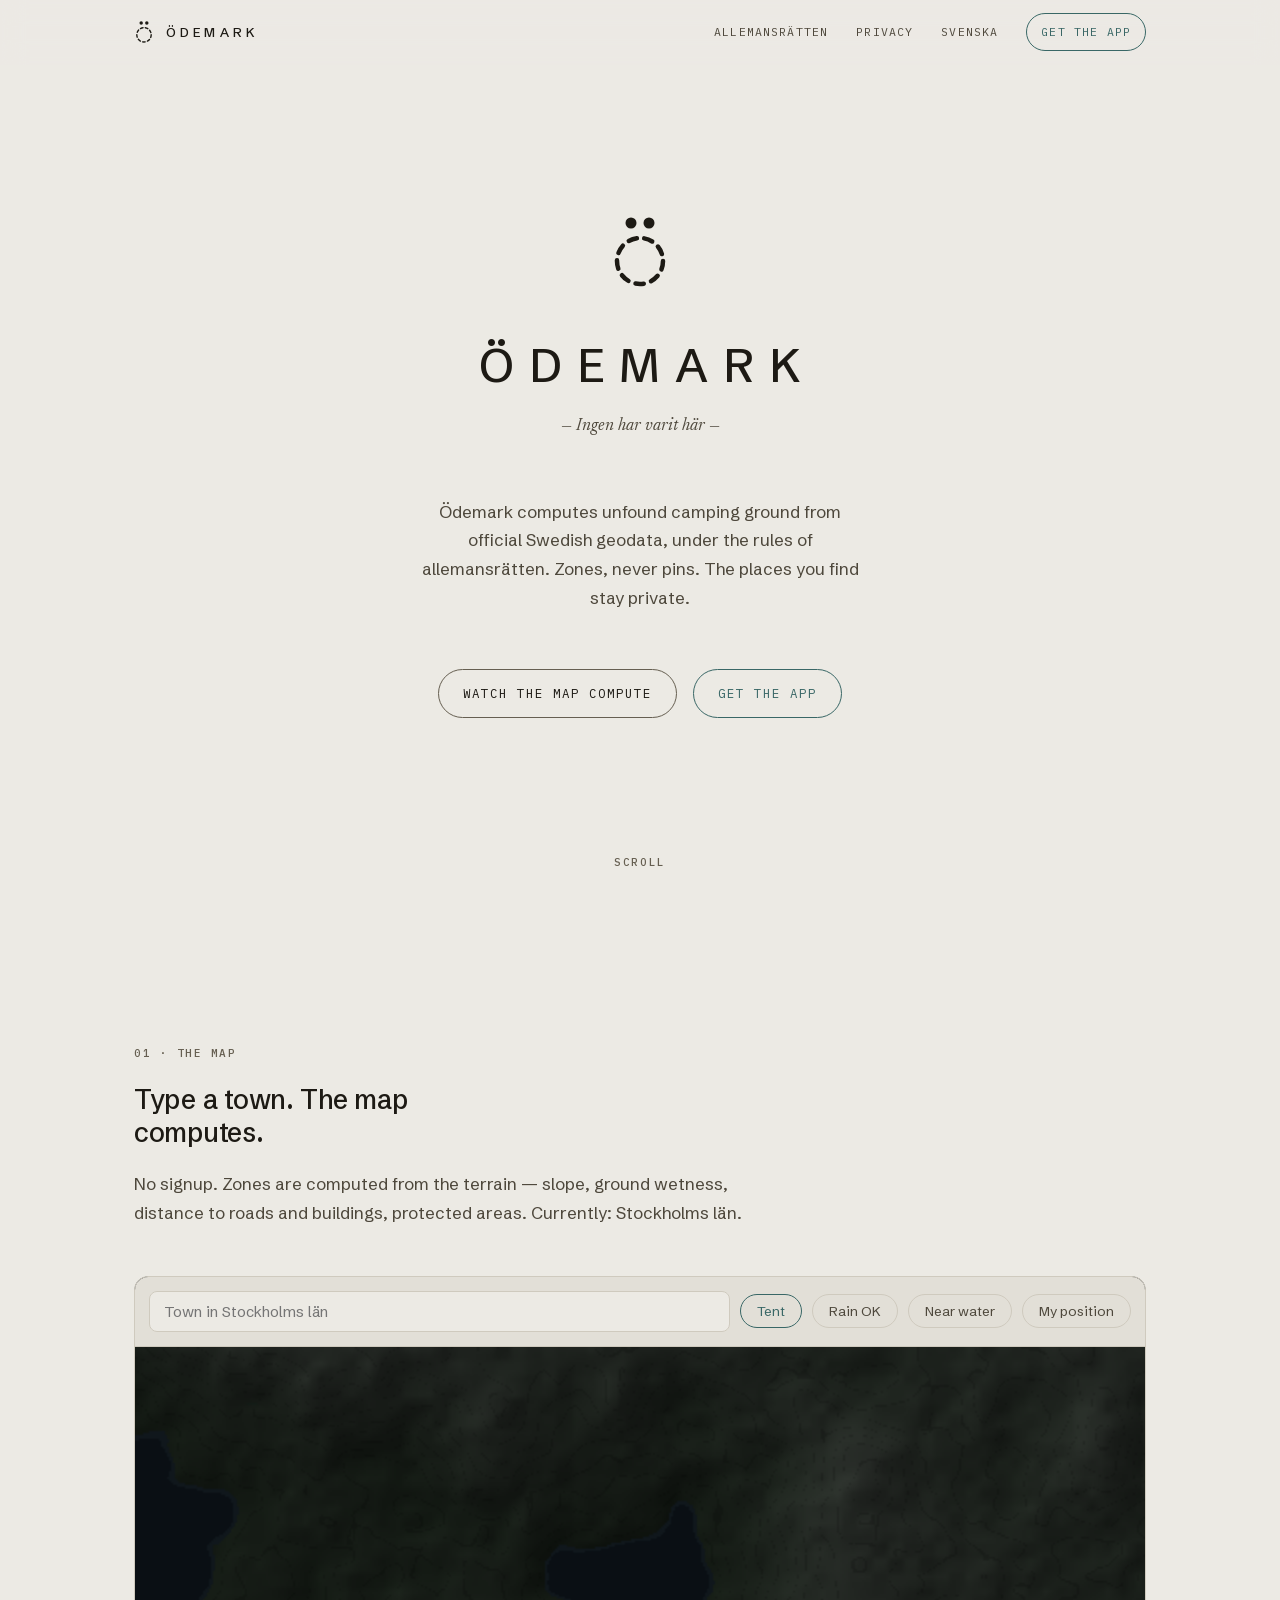
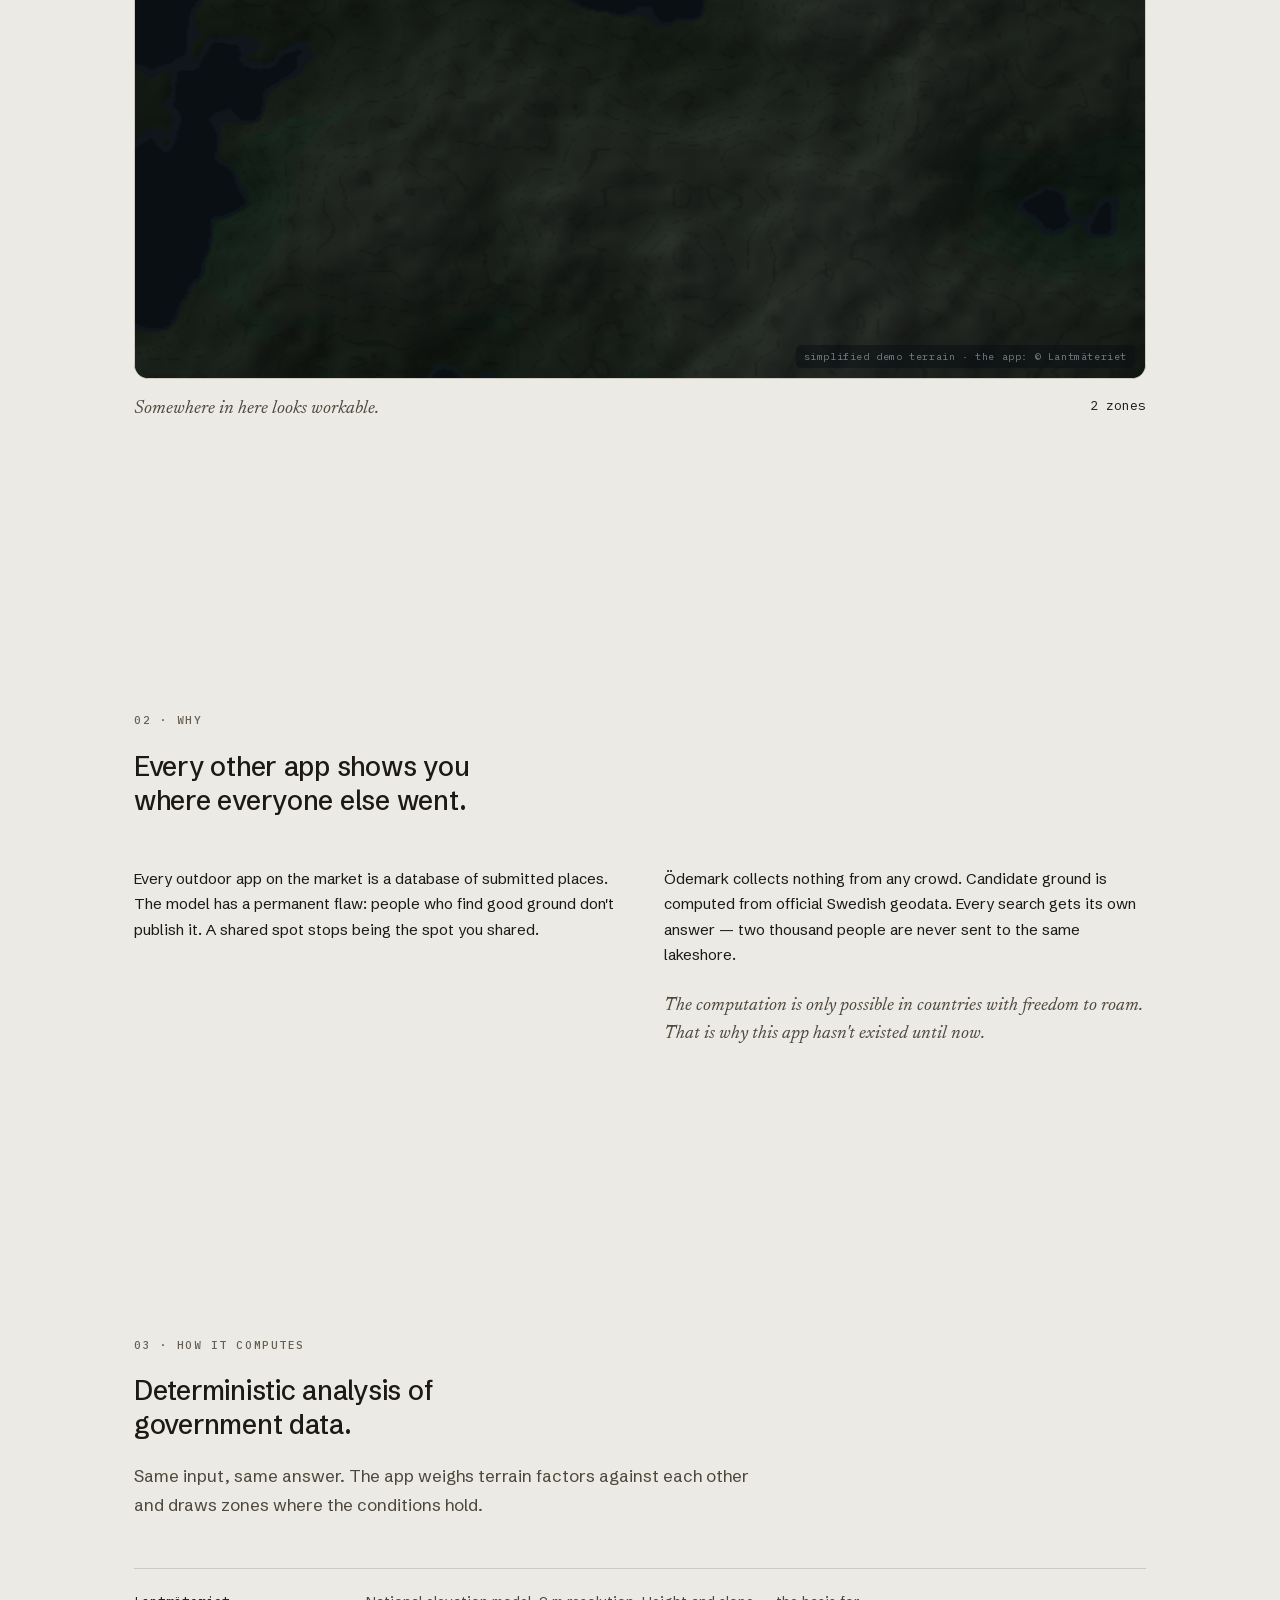
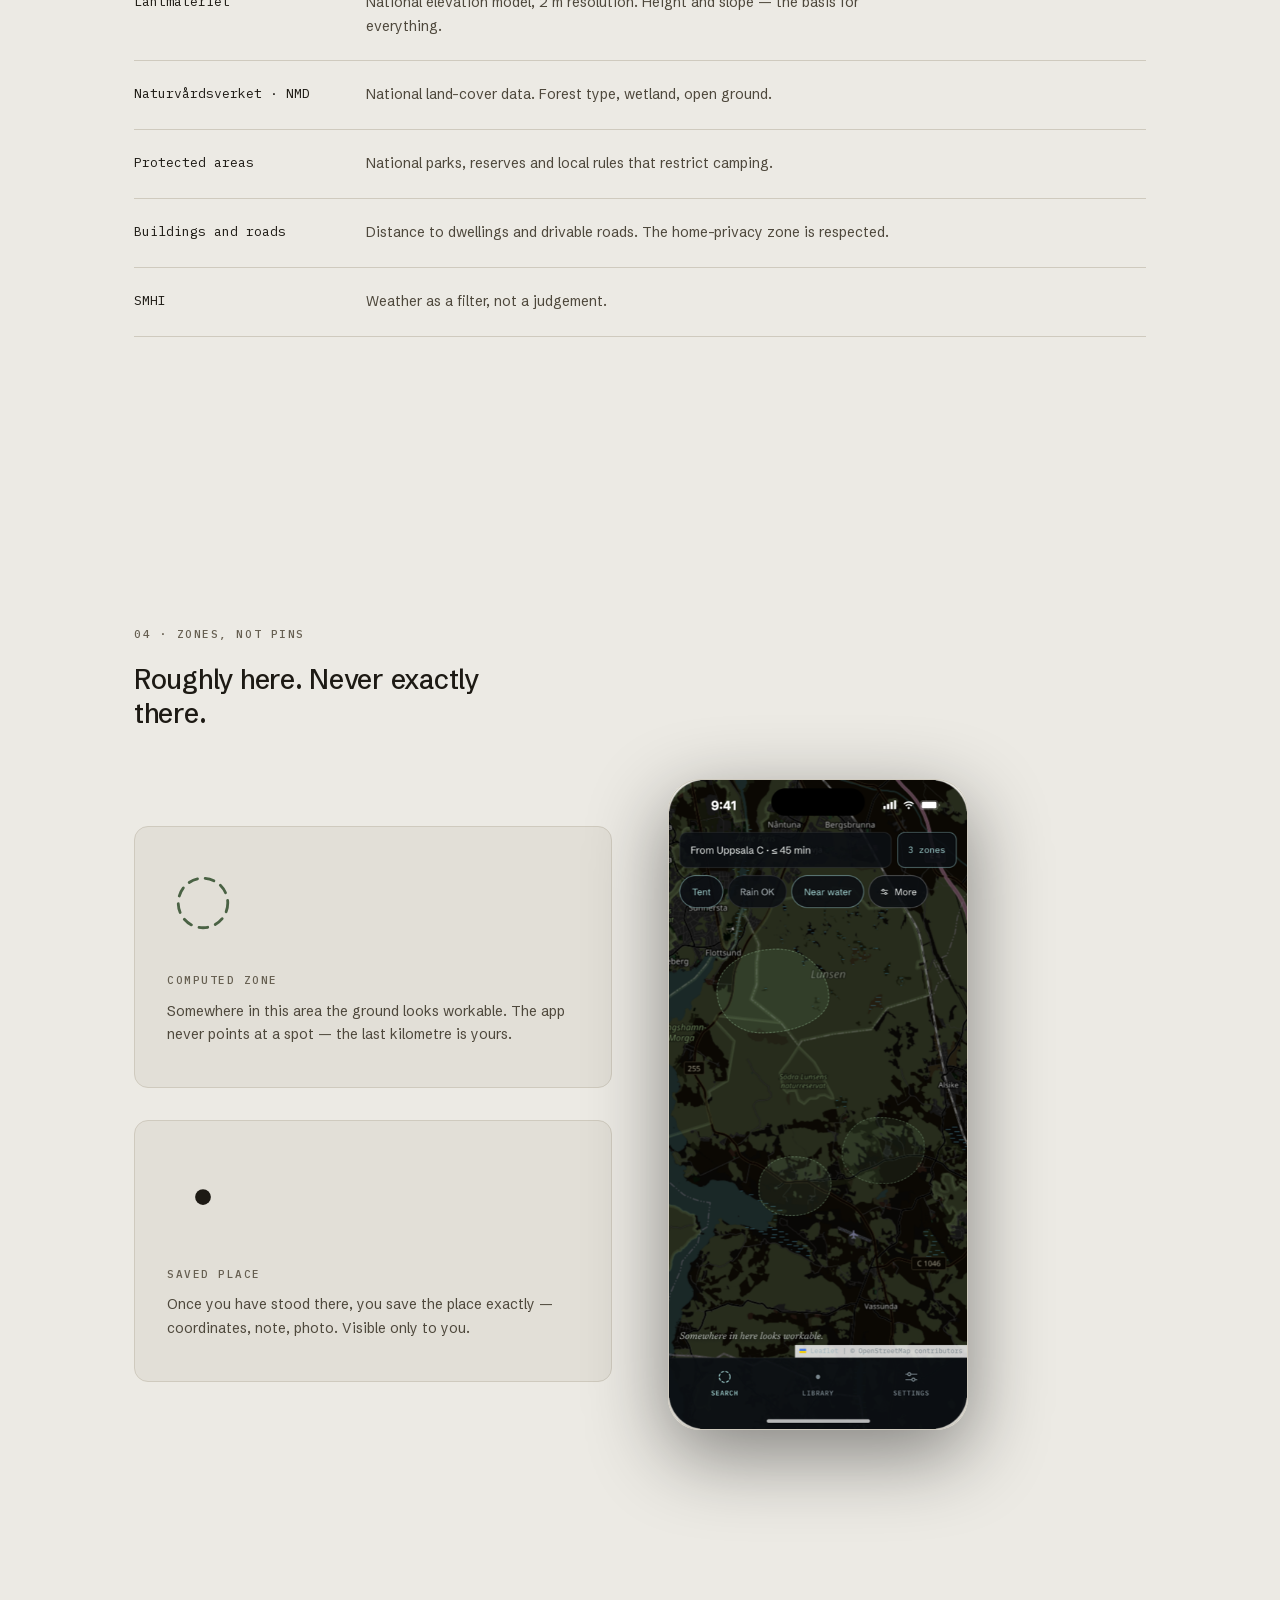
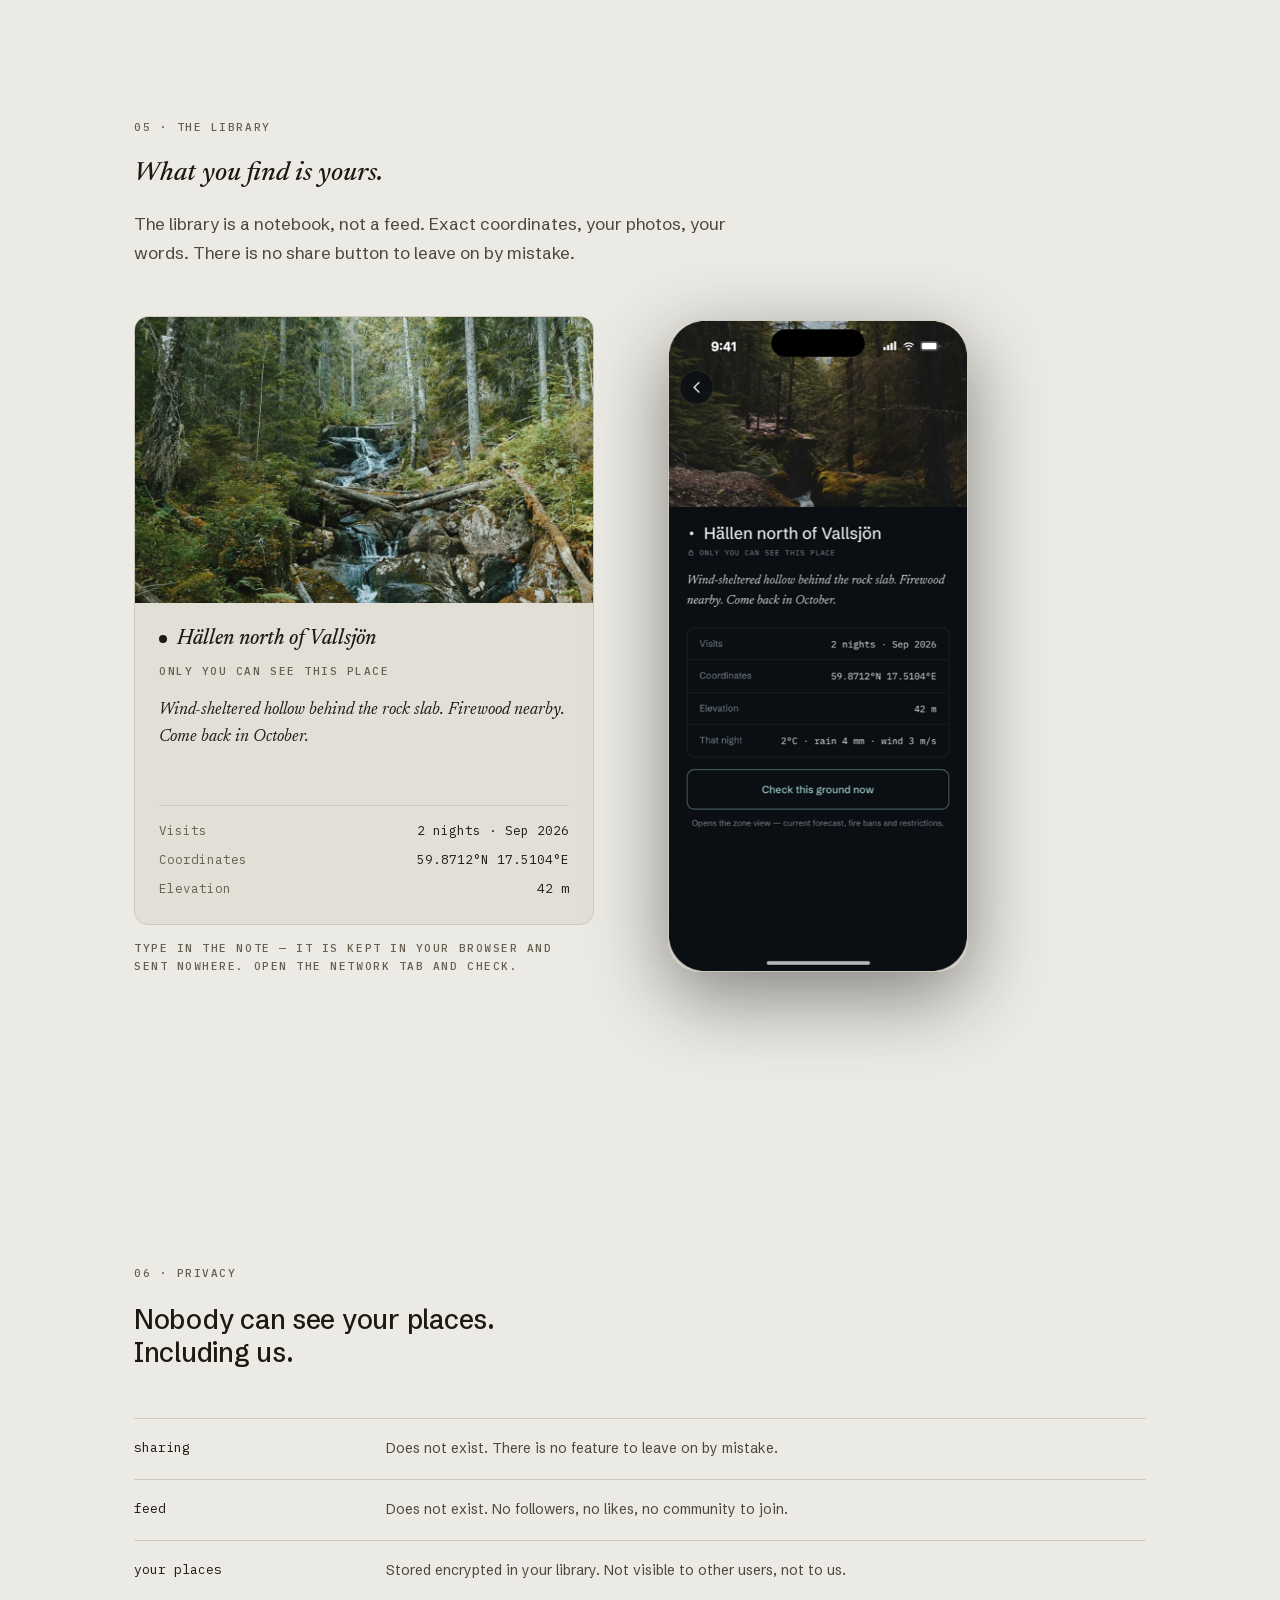
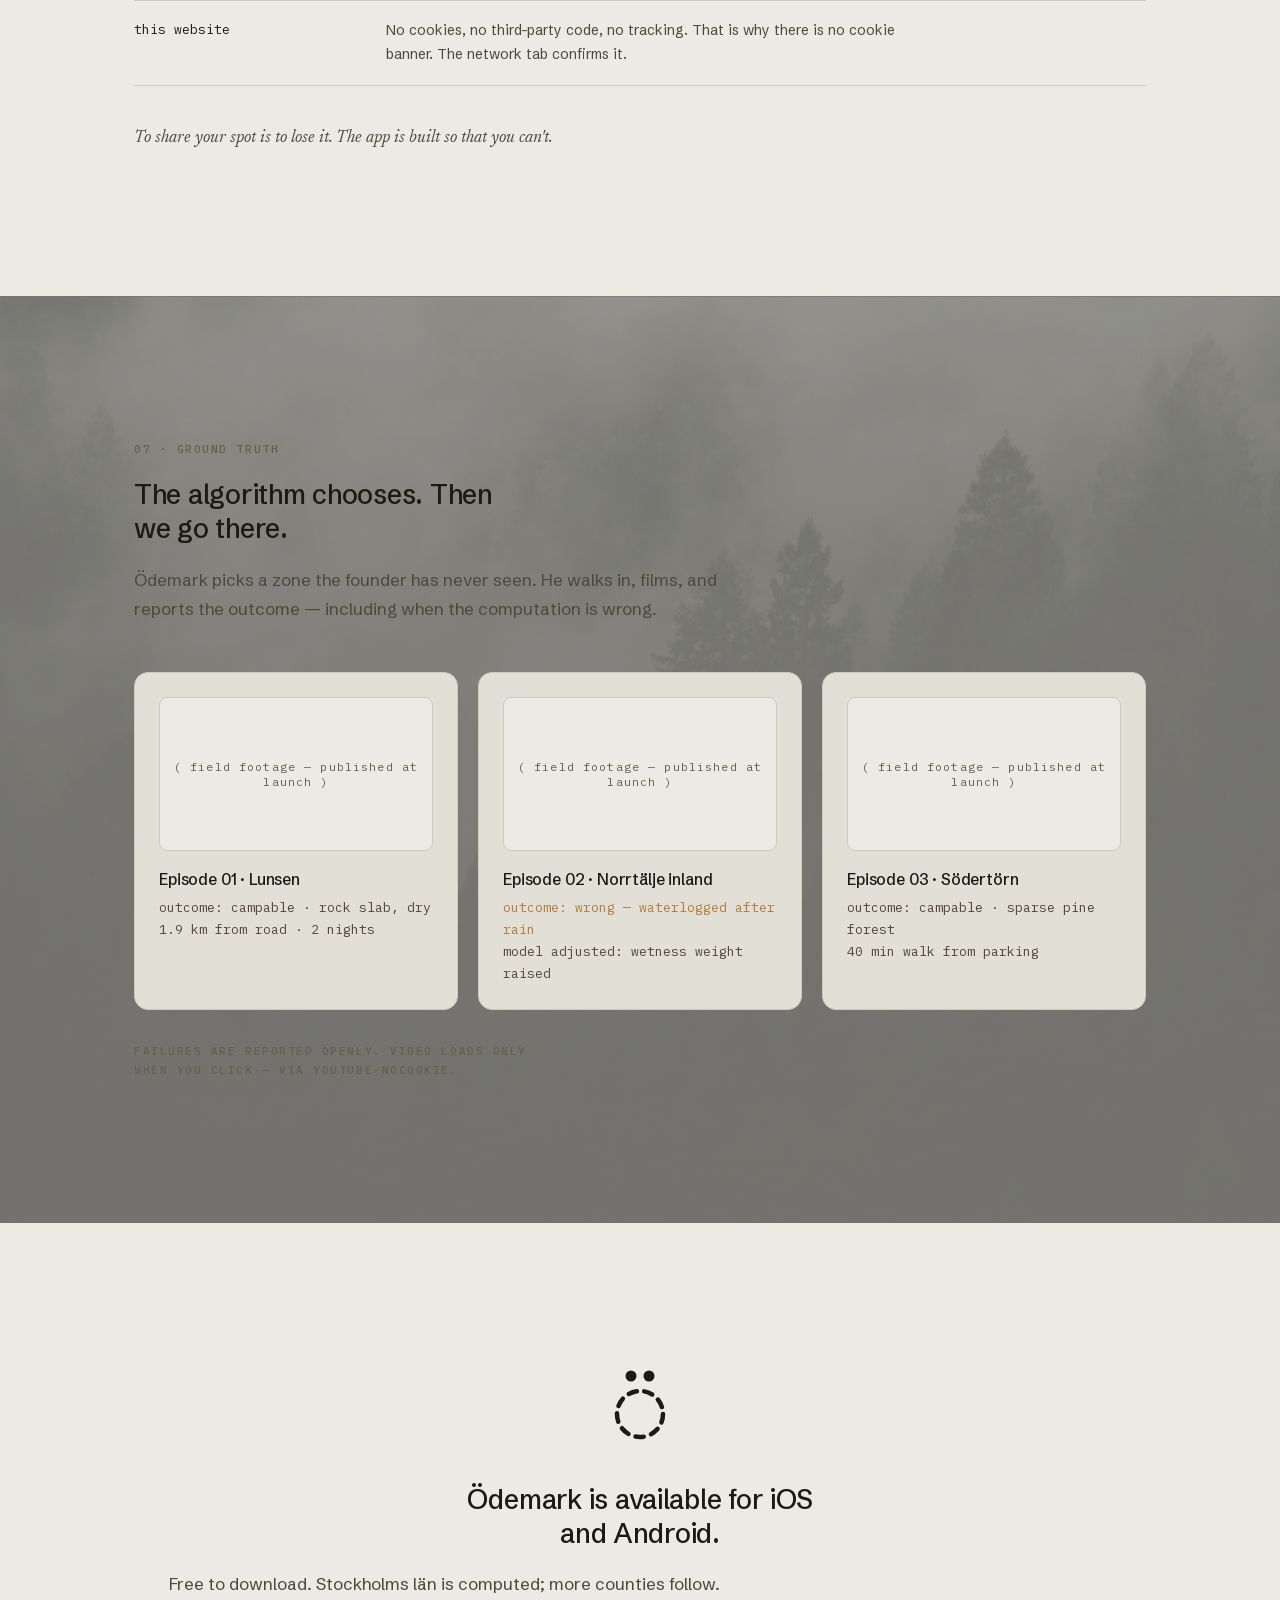
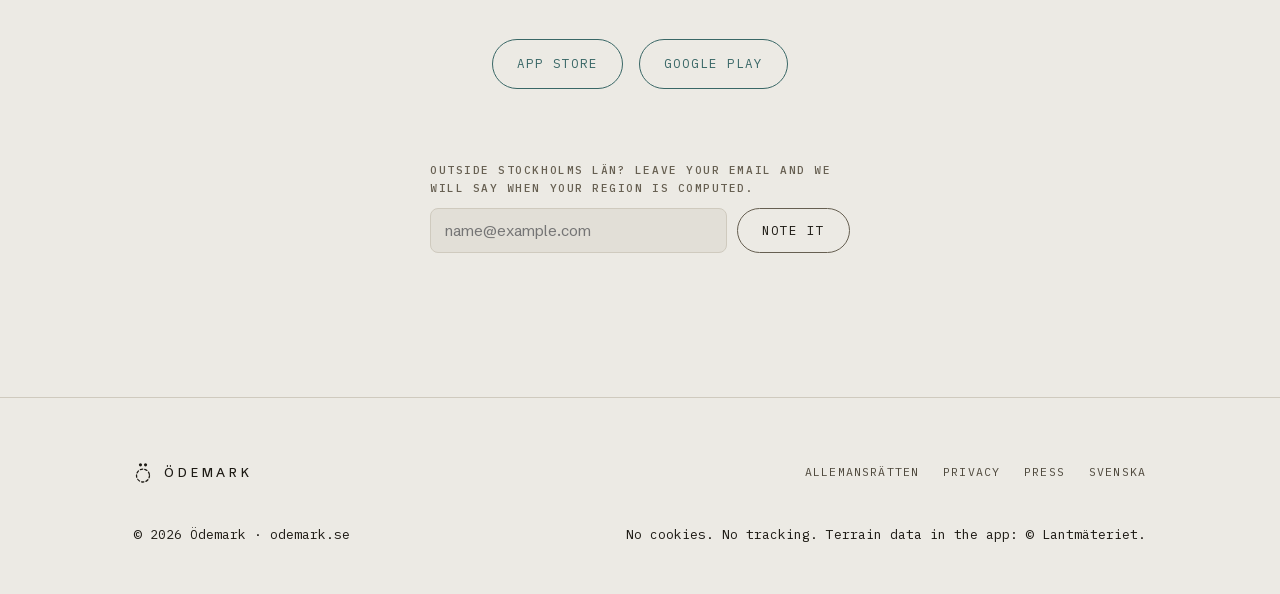
==== en/index.html @ 14883371 "starts website" ====
<!DOCTYPE html>
<html lang="en">
<head>
<meta charset="utf-8">
<meta name="viewport" content="width=device-width, initial-scale=1">
<title>Ödemark — computed camping ground. Ingen har varit här.</title>
<meta name="description" content="Ödemark computes unfound camping ground from official Swedish geodata, under the rules of allemansrätten. Zones, never pins. The places you find stay private.">
<link rel="canonical" href="https://odemark.se/en/">
<link rel="alternate" hreflang="sv" href="https://odemark.se/">
<link rel="alternate" hreflang="en" href="https://odemark.se/en/">
<link rel="alternate" hreflang="x-default" href="https://odemark.se/en/">
<meta name="color-scheme" content="dark light">
<meta name="theme-color" content="#0B0F13">
<meta property="og:title" content="Ödemark — Ingen har varit här">
<meta property="og:description" content="Computed camping ground from public geodata. Zones, never pins. Private, permanently.">
<meta property="og:image" content="https://odemark.se/img/og.png">
<meta property="og:type" content="website">
<meta property="og:url" content="https://odemark.se/en/">
<meta name="twitter:card" content="summary_large_image">
<link rel="icon" href="/img/odemark-app-icon.png">
<link rel="apple-touch-icon" href="/img/odemark-app-icon.png">
<!-- app store smart banner — real app id at launch -->
<!-- <meta name="apple-itunes-app" content="app-id=XXXXXXXXX"> -->
<link rel="preload" href="/fonts/schibsted-grotesk-500-latin.woff2" as="font" type="font/woff2" crossorigin>
<link rel="preload" href="/fonts/newsreader-400-italic-latin.woff2" as="font" type="font/woff2" crossorigin>
<link rel="preload" href="/fonts/ibm-plex-mono-400-latin.woff2" as="font" type="font/woff2" crossorigin>
<link rel="stylesheet" href="/css/fonts.css">
<link rel="stylesheet" href="/css/main.css">
</head>
<body>
<a class="skip" href="#main">Skip to content</a>

<header class="nav">
  <div class="nav-inner">
    <a class="nav-brand" href="/en/" aria-label="Ödemark — home">
      <svg viewBox="0 0 64 76" aria-hidden="true"><circle cx="32" cy="47" r="23" fill="none" stroke="currentColor" stroke-width="4.5" stroke-dasharray="8.5 7.5" stroke-linecap="round"/><circle cx="23" cy="9" r="5.5" fill="currentColor"/><circle cx="41" cy="9" r="5.5" fill="currentColor"/></svg>
      <span>Ödemark</span>
    </a>
    <a class="nav-link nav-optional" href="/en/allemansratten.html">Allemansrätten</a>
    <a class="nav-link nav-optional" href="/en/privacy.html">Privacy</a>
    <a class="nav-link" href="/" lang="sv">Svenska</a>
    <a class="nav-cta" href="#get">Get the app</a>
  </div>
</header>

<main id="main">

  <!-- arrival: nearly nothing -->
  <section class="hero" aria-labelledby="hero-title">
    <div>
      <svg class="hero-symbol" viewBox="0 0 64 76" aria-hidden="true">
        <circle class="ring" cx="32" cy="47" r="23" fill="none" stroke="currentColor" stroke-width="4.5" stroke-dasharray="8.5 7.5" stroke-linecap="round"/>
        <circle cx="23" cy="9" r="5.5" fill="currentColor"/>
        <circle cx="41" cy="9" r="5.5" fill="currentColor"/>
      </svg>
      <h1 id="hero-title" class="display">Ödemark</h1>
      <p class="tagline" lang="sv">— Ingen har varit här —</p>
      <p class="hero-line">Ödemark computes unfound camping ground from official
      Swedish geodata, under the rules of allemansrätten. Zones, never pins.
      The places you find stay private.</p>
      <div class="hero-actions">
        <a class="btn" href="#map">Watch the map compute</a>
        <a class="btn btn-accent" href="#get">Get the app</a>
      </div>
    </div>
    <span class="hero-scroll caption" aria-hidden="true">Scroll</span>
  </section>

  <!-- the demo: the site runs the algorithm -->
  <section id="map" aria-labelledby="map-title">
    <div class="wrap">
      <div class="section-head reveal">
        <span class="caption">01 · The map</span>
        <h2 id="map-title">Type a town. The map computes.</h2>
        <p class="lede">No signup. Zones are computed from the terrain — slope,
        ground wetness, distance to roads and buildings, protected areas.
        Currently: Stockholms län.</p>
      </div>

      <div class="demo-frame reveal" style="--stagger:1">
        <div class="demo-toolbar">
          <input type="text" id="demo-place" list="towns" placeholder="Town in Stockholms län"
                 aria-label="Town in Stockholms län" autocomplete="off" spellcheck="false">
          <datalist id="towns">
            <option>Stockholm</option><option>Norrtälje</option><option>Nynäshamn</option>
            <option>Södertälje</option><option>Vaxholm</option><option>Gustavsberg</option>
            <option>Åkersberga</option><option>Märsta</option><option>Hallstavik</option>
            <option>Rimbo</option><option>Dalarö</option><option>Grisslehamn</option>
          </datalist>
          <button class="chip" data-filter="tent" aria-pressed="true">Tent</button>
          <button class="chip" data-filter="rainok" aria-pressed="false">Rain OK</button>
          <button class="chip" data-filter="water" aria-pressed="false">Near water</button>
          <button class="chip" id="demo-locate">My position</button>
        </div>
        <div class="demo-stage" id="demo-stage">
          <canvas id="terrain-canvas" aria-label="Terrain map with computed zones" role="img"></canvas>
          <svg id="zones-svg" aria-label="Computed zones"></svg>
          <div class="demo-log" id="demo-log" aria-hidden="true"></div>
          <div class="demo-readout" id="demo-readout" role="status"></div>
          <div class="demo-empty" id="demo-empty">
            <div>
              <p>Not computed here yet. Coverage rolls out county by county —
              Stockholms län is first.</p>
              <a class="btn" href="#region">Tell me when my region is computed</a>
            </div>
          </div>
          <span class="demo-attrib">simplified demo terrain · the app: © Lantmäteriet</span>
        </div>
      </div>

      <div class="demo-note reveal" style="--stagger:2">
        <p class="quiet">Somewhere in here looks workable.</p>
        <span class="data" id="demo-count" aria-live="polite"></span>
      </div>
    </div>
  </section>

  <!-- the inversion -->
  <section aria-labelledby="why-title">
    <div class="wrap">
      <div class="section-head reveal">
        <span class="caption">02 · Why</span>
        <h2 id="why-title">Every other app shows you where everyone else went.</h2>
      </div>
      <div class="two-col">
        <div class="reveal" style="--stagger:1">
          <p>Every outdoor app on the market is a database of submitted places.
          The model has a permanent flaw: people who find good ground don't
          publish it. A shared spot stops being the spot you shared.</p>
        </div>
        <div class="reveal" style="--stagger:2">
          <p>Ödemark collects nothing from any crowd. Candidate ground is computed
          from official Swedish geodata. Every search gets its own answer — two
          thousand people are never sent to the same lakeshore.</p>
          <p class="quiet" style="margin-top:24px">The computation is only possible in
          countries with freedom to roam. That is why this app hasn't existed
          until now.</p>
        </div>
      </div>
    </div>
  </section>

  <!-- how it works -->
  <section aria-labelledby="how-title">
    <div class="wrap">
      <div class="section-head reveal">
        <span class="caption">03 · How it computes</span>
        <h2 id="how-title">Deterministic analysis of government data.</h2>
        <p class="lede">Same input, same answer. The app weighs terrain factors
        against each other and draws zones where the conditions hold.</p>
      </div>
      <div class="sources reveal" style="--stagger:1">
        <div class="source-row">
          <span class="data">Lantmäteriet</span>
          <p>National elevation model, 2 m resolution. Height and slope — the basis for everything.</p>
        </div>
        <div class="source-row">
          <span class="data">Naturvårdsverket · NMD</span>
          <p>National land-cover data. Forest type, wetland, open ground.</p>
        </div>
        <div class="source-row">
          <span class="data">Protected areas</span>
          <p>National parks, reserves and local rules that restrict camping.</p>
        </div>
        <div class="source-row">
          <span class="data">Buildings and roads</span>
          <p>Distance to dwellings and drivable roads. The home-privacy zone is respected.</p>
        </div>
        <div class="source-row">
          <span class="data">SMHI</span>
          <p>Weather as a filter, not a judgement.</p>
        </div>
      </div>
    </div>
  </section>

  <!-- zones, not pins -->
  <section aria-labelledby="zones-title">
    <div class="wrap">
      <div class="section-head reveal">
        <span class="caption">04 · Zones, not pins</span>
        <h2 id="zones-title">Roughly here. Never exactly there.</h2>
      </div>
      <div class="library-grid">
        <div>
          <div class="zones-figure" style="margin-top:0">
            <div class="zone-card reveal" style="--stagger:1">
              <svg viewBox="0 0 64 64" aria-hidden="true"><circle cx="32" cy="32" r="22" fill="none" stroke="var(--zone)" stroke-width="2.5" stroke-dasharray="8 7" stroke-linecap="round"/></svg>
              <span class="caption">Computed zone</span>
              <p>Somewhere in this area the ground looks workable. The app never
              points at a spot — the last kilometre is yours.</p>
            </div>
            <div class="zone-card reveal" style="--stagger:2">
              <svg viewBox="0 0 64 64" aria-hidden="true"><circle cx="32" cy="32" r="7" fill="currentColor"/></svg>
              <span class="caption">Saved place</span>
              <p>Once you have stood there, you save the place exactly —
              coordinates, note, photo. Visible only to you.</p>
            </div>
          </div>
        </div>
        <div class="reveal" style="--stagger:3">
          <img class="phone" src="/img/02-search.png" width="880" height="1913"
               loading="lazy" decoding="async"
               alt="The app's search view: dark terrain map of Lunsen with three dashed zones and the filters Tent, Rain OK, Near water">
        </div>
      </div>
    </div>
  </section>

  <!-- the library — the register shifts here -->
  <section id="library" class="library" aria-labelledby="lib-title">
    <div class="wrap">
      <div class="section-head reveal">
        <span class="caption">05 · The library</span>
        <h2 id="lib-title">What you find is yours.</h2>
        <p class="lede">The library is a notebook, not a feed. Exact coordinates,
        your photos, your words. There is no share button to leave on by mistake.</p>
      </div>
      <div class="library-grid">
        <div class="reveal" style="--stagger:1">
          <div class="spot-card">
            <img class="photo" src="/img/spot-photo.jpg" width="1200" height="1500"
                 loading="lazy" decoding="async"
                 alt="Conifer forest with a stream and mossy boulders">
            <div class="body">
              <div class="spot-title"><span class="dot" aria-hidden="true"></span><h3>Hällen north of Vallsjön</h3></div>
              <span class="caption only-you">Only you can see this place</span>
              <label class="caption" for="field-note" style="display:none">Field note</label>
              <textarea class="spot-note" id="field-note" rows="3"
                spellcheck="false">Wind-sheltered hollow behind the rock slab. Firewood nearby. Come back in October.</textarea>
              <dl class="spot-meta">
                <div><dt>Visits</dt><dd>2 nights · Sep 2026</dd></div>
                <div><dt>Coordinates</dt><dd>59.8712°N 17.5104°E</dd></div>
                <div><dt>Elevation</dt><dd>42 m</dd></div>
              </dl>
            </div>
          </div>
          <p class="caption net-proof">Type in the note — it is kept in your browser
          and sent nowhere. Open the network tab and check.</p>
        </div>
        <div class="reveal" style="--stagger:2">
          <img class="phone" src="/img/07-spot-detail.png" width="880" height="1913"
               loading="lazy" decoding="async"
               alt="The app's place view: Hällen north of Vallsjön, only you can see this place, an italic serif note and exact coordinates">
        </div>
      </div>
    </div>
  </section>

  <!-- privacy, stated flatly -->
  <section class="privacy-flat" aria-labelledby="priv-title">
    <div class="wrap">
      <div class="section-head reveal">
        <span class="caption">06 · Privacy</span>
        <h2 id="priv-title">Nobody can see your places. Including us.</h2>
      </div>
      <div class="rows reveal" style="--stagger:1">
        <div>
          <span class="data">sharing</span>
          <p>Does not exist. There is no feature to leave on by mistake.</p>
        </div>
        <div>
          <span class="data">feed</span>
          <p>Does not exist. No followers, no likes, no community to join.</p>
        </div>
        <div>
          <span class="data">your places</span>
          <p>Stored encrypted in your library. Not visible to other users, not to us.</p>
        </div>
        <div>
          <span class="data">this website</span>
          <p>No cookies, no third-party code, no tracking. That is why there is no
          cookie banner. The network tab confirms it.</p>
        </div>
      </div>
      <p class="quiet reveal" style="--stagger:2; margin-top:40px">To share your spot is
      to lose it. The app is built so that you can't.</p>
    </div>
  </section>

  <!-- ground truth -->
  <section class="ground-truth" aria-labelledby="ground-title">
    <div class="backdrop" style="--mist-url:url('/img/mist.jpg')" aria-hidden="true"></div>
    <div class="wrap">
      <div class="section-head reveal">
        <span class="caption">07 · Ground truth</span>
        <h2 id="ground-title">The algorithm chooses. Then we go there.</h2>
        <p class="lede">Ödemark picks a zone the founder has never seen. He walks in,
        films, and reports the outcome — including when the computation is wrong.</p>
      </div>
      <div class="episodes">
        <article class="episode reveal" style="--stagger:1">
          <button class="thumb" data-yt="" data-title="Episode 01 · Lunsen" disabled>( field footage — published at launch )</button>
          <h3>Episode 01 · Lunsen</h3>
          <span class="data">outcome: campable · rock slab, dry</span>
          <span class="data">1.9 km from road · 2 nights</span>
        </article>
        <article class="episode reveal" style="--stagger:2">
          <button class="thumb" data-yt="" data-title="Episode 02 · Norrtälje inland" disabled>( field footage — published at launch )</button>
          <h3>Episode 02 · Norrtälje inland</h3>
          <span class="data verdict-bad">outcome: wrong — waterlogged after rain</span>
          <span class="data">model adjusted: wetness weight raised</span>
        </article>
        <article class="episode reveal" style="--stagger:3">
          <button class="thumb" data-yt="" data-title="Episode 03 · Södertörn" disabled>( field footage — published at launch )</button>
          <h3>Episode 03 · Södertörn</h3>
          <span class="data">outcome: campable · sparse pine forest</span>
          <span class="data">40 min walk from parking</span>
        </article>
      </div>
      <p class="caption reveal" style="--stagger:4; margin-top:32px">Failures are reported
      openly. Video loads only when you click — via youtube-nocookie.</p>
    </div>
  </section>

  <!-- install -->
  <section id="get" class="install" aria-labelledby="get-title">
    <div class="wrap">
      <svg class="hero-symbol reveal" viewBox="0 0 64 76" aria-hidden="true">
        <circle cx="32" cy="47" r="23" fill="none" stroke="currentColor" stroke-width="4.5" stroke-dasharray="8.5 7.5" stroke-linecap="round"/>
        <circle cx="23" cy="9" r="5.5" fill="currentColor"/>
        <circle cx="41" cy="9" r="5.5" fill="currentColor"/>
      </svg>
      <h2 id="get-title" class="reveal" style="--stagger:1">Ödemark is available for iOS and Android.</h2>
      <p class="lede reveal" style="--stagger:2">Free to download. Stockholms län is
      computed; more counties follow.</p>
      <div class="store-row reveal" style="--stagger:3">
        <a class="btn btn-accent" href="https://apps.apple.com/se/app/odemark" rel="noopener">App Store</a>
        <a class="btn btn-accent" href="https://play.google.com/store/apps/details?id=se.odemark.app" rel="noopener">Google Play</a>
      </div>

      <form id="region-form" class="region-form reveal" style="--stagger:4" data-endpoint="">
        <label class="caption" id="region" for="region-email">Outside Stockholms län?
        Leave your email and we will say when your region is computed.</label>
        <div class="row">
          <input type="email" id="region-email" name="email" required
                 placeholder="name@example.com" autocomplete="email">
          <button class="btn" type="submit">Note it</button>
        </div>
        <p class="confirm" role="status">Noted. One row in a list — not a newsletter.</p>
      </form>
    </div>
  </section>

</main>

<footer>
  <div class="wrap">
    <div class="foot-grid">
      <div class="foot-brand">
        <svg viewBox="0 0 64 76" aria-hidden="true"><circle cx="32" cy="47" r="23" fill="none" stroke="currentColor" stroke-width="4.5" stroke-dasharray="8.5 7.5" stroke-linecap="round"/><circle cx="23" cy="9" r="5.5" fill="currentColor"/><circle cx="41" cy="9" r="5.5" fill="currentColor"/></svg>
        <span>Ödemark</span>
      </div>
      <nav class="foot-links" aria-label="Footer">
        <a href="/en/allemansratten.html">Allemansrätten</a>
        <a href="/en/privacy.html">Privacy</a>
        <a href="/press.html">Press</a>
        <a href="/" lang="sv">Svenska</a>
      </nav>
    </div>
    <div class="foot-meta">
      <span class="data">© 2026 Ödemark · odemark.se</span>
      <span class="data">No cookies. No tracking. Terrain data in the app: © Lantmäteriet.</span>
    </div>
  </div>
</footer>

<script>
window.ODEMARK_DEMO_I18N = {
  log: [
    "reading elevation model (2 m)",
    "slope < 15°",
    "ground wetness",
    "distance to road > 200 m",
    "distance to building > 150 m",
    "protected areas",
    "allemansrätten"
  ],
  grounds: [
    "dry moraine · sparse pine",
    "rock slab with moss",
    "sandy heath",
    "firm ground above wet seam"
  ],
  zoneLabel: "zone",
  zones: "zones",
  fromRoad: "from nearest road"
};
</script>
<script src="/js/main.js" defer></script>
<script src="/js/terrain.js" defer></script>
</body>
</html>
---- css/fonts.css ----
/* latin-ext */
@font-face {
  font-family: 'IBM Plex Mono';
  font-style: normal;
  font-weight: 400;
  font-display: swap;
  src: url(../fonts/ibm-plex-mono-400-latin-ext.woff2) format('woff2');
  unicode-range: U+0100-02BA, U+02BD-02C5, U+02C7-02CC, U+02CE-02D7, U+02DD-02FF, U+0304, U+0308, U+0329, U+1D00-1DBF, U+1E00-1E9F, U+1EF2-1EFF, U+2020, U+20A0-20AB, U+20AD-20C0, U+2113, U+2C60-2C7F, U+A720-A7FF;
}
/* latin */
@font-face {
  font-family: 'IBM Plex Mono';
  font-style: normal;
  font-weight: 400;
  font-display: swap;
  src: url(../fonts/ibm-plex-mono-400-latin.woff2) format('woff2');
  unicode-range: U+0000-00FF, U+0131, U+0152-0153, U+02BB-02BC, U+02C6, U+02DA, U+02DC, U+0304, U+0308, U+0329, U+2000-206F, U+20AC, U+2122, U+2191, U+2193, U+2212, U+2215, U+FEFF, U+FFFD;
}
/* latin-ext */
@font-face {
  font-family: 'IBM Plex Mono';
  font-style: normal;
  font-weight: 500;
  font-display: swap;
  src: url(../fonts/ibm-plex-mono-500-latin-ext.woff2) format('woff2');
  unicode-range: U+0100-02BA, U+02BD-02C5, U+02C7-02CC, U+02CE-02D7, U+02DD-02FF, U+0304, U+0308, U+0329, U+1D00-1DBF, U+1E00-1E9F, U+1EF2-1EFF, U+2020, U+20A0-20AB, U+20AD-20C0, U+2113, U+2C60-2C7F, U+A720-A7FF;
}
/* latin */
@font-face {
  font-family: 'IBM Plex Mono';
  font-style: normal;
  font-weight: 500;
  font-display: swap;
  src: url(../fonts/ibm-plex-mono-500-latin.woff2) format('woff2');
  unicode-range: U+0000-00FF, U+0131, U+0152-0153, U+02BB-02BC, U+02C6, U+02DA, U+02DC, U+0304, U+0308, U+0329, U+2000-206F, U+20AC, U+2122, U+2191, U+2193, U+2212, U+2215, U+FEFF, U+FFFD;
}
/* latin-ext */
@font-face {
  font-family: 'Newsreader';
  font-style: italic;
  font-weight: 400;
  font-display: swap;
  src: url(../fonts/newsreader-400-italic-latin-ext.woff2) format('woff2');
  unicode-range: U+0100-02BA, U+02BD-02C5, U+02C7-02CC, U+02CE-02D7, U+02DD-02FF, U+0304, U+0308, U+0329, U+1D00-1DBF, U+1E00-1E9F, U+1EF2-1EFF, U+2020, U+20A0-20AB, U+20AD-20C0, U+2113, U+2C60-2C7F, U+A720-A7FF;
}
/* latin */
@font-face {
  font-family: 'Newsreader';
  font-style: italic;
  font-weight: 400;
  font-display: swap;
  src: url(../fonts/newsreader-400-italic-latin.woff2) format('woff2');
  unicode-range: U+0000-00FF, U+0131, U+0152-0153, U+02BB-02BC, U+02C6, U+02DA, U+02DC, U+0304, U+0308, U+0329, U+2000-206F, U+20AC, U+2122, U+2191, U+2193, U+2212, U+2215, U+FEFF, U+FFFD;
}
/* latin-ext */
@font-face {
  font-family: 'Newsreader';
  font-style: italic;
  font-weight: 500;
  font-display: swap;
  src: url(../fonts/newsreader-500-italic-latin-ext.woff2) format('woff2');
  unicode-range: U+0100-02BA, U+02BD-02C5, U+02C7-02CC, U+02CE-02D7, U+02DD-02FF, U+0304, U+0308, U+0329, U+1D00-1DBF, U+1E00-1E9F, U+1EF2-1EFF, U+2020, U+20A0-20AB, U+20AD-20C0, U+2113, U+2C60-2C7F, U+A720-A7FF;
}
/* latin */
@font-face {
  font-family: 'Newsreader';
  font-style: italic;
  font-weight: 500;
  font-display: swap;
  src: url(../fonts/newsreader-500-italic-latin.woff2) format('woff2');
  unicode-range: U+0000-00FF, U+0131, U+0152-0153, U+02BB-02BC, U+02C6, U+02DA, U+02DC, U+0304, U+0308, U+0329, U+2000-206F, U+20AC, U+2122, U+2191, U+2193, U+2212, U+2215, U+FEFF, U+FFFD;
}
/* latin-ext */
@font-face {
  font-family: 'Schibsted Grotesk';
  font-style: normal;
  font-weight: 400;
  font-display: swap;
  src: url(../fonts/schibsted-grotesk-400-latin-ext.woff2) format('woff2');
  unicode-range: U+0100-02BA, U+02BD-02C5, U+02C7-02CC, U+02CE-02D7, U+02DD-02FF, U+0304, U+0308, U+0329, U+1D00-1DBF, U+1E00-1E9F, U+1EF2-1EFF, U+2020, U+20A0-20AB, U+20AD-20C0, U+2113, U+2C60-2C7F, U+A720-A7FF;
}
/* latin */
@font-face {
  font-family: 'Schibsted Grotesk';
  font-style: normal;
  font-weight: 400;
  font-display: swap;
  src: url(../fonts/schibsted-grotesk-400-latin.woff2) format('woff2');
  unicode-range: U+0000-00FF, U+0131, U+0152-0153, U+02BB-02BC, U+02C6, U+02DA, U+02DC, U+0304, U+0308, U+0329, U+2000-206F, U+20AC, U+2122, U+2191, U+2193, U+2212, U+2215, U+FEFF, U+FFFD;
}
/* latin-ext */
@font-face {
  font-family: 'Schibsted Grotesk';
  font-style: normal;
  font-weight: 500;
  font-display: swap;
  src: url(../fonts/schibsted-grotesk-500-latin-ext.woff2) format('woff2');
  unicode-range: U+0100-02BA, U+02BD-02C5, U+02C7-02CC, U+02CE-02D7, U+02DD-02FF, U+0304, U+0308, U+0329, U+1D00-1DBF, U+1E00-1E9F, U+1EF2-1EFF, U+2020, U+20A0-20AB, U+20AD-20C0, U+2113, U+2C60-2C7F, U+A720-A7FF;
}
/* latin */
@font-face {
  font-family: 'Schibsted Grotesk';
  font-style: normal;
  font-weight: 500;
  font-display: swap;
  src: url(../fonts/schibsted-grotesk-500-latin.woff2) format('woff2');
  unicode-range: U+0000-00FF, U+0131, U+0152-0153, U+02BB-02BC, U+02C6, U+02DA, U+02DC, U+0304, U+0308, U+0329, U+2000-206F, U+20AC, U+2122, U+2191, U+2193, U+2212, U+2215, U+FEFF, U+FFFD;
}
/* latin-ext */
@font-face {
  font-family: 'Schibsted Grotesk';
  font-style: normal;
  font-weight: 700;
  font-display: swap;
  src: url(../fonts/schibsted-grotesk-700-latin-ext.woff2) format('woff2');
  unicode-range: U+0100-02BA, U+02BD-02C5, U+02C7-02CC, U+02CE-02D7, U+02DD-02FF, U+0304, U+0308, U+0329, U+1D00-1DBF, U+1E00-1E9F, U+1EF2-1EFF, U+2020, U+20A0-20AB, U+20AD-20C0, U+2113, U+2C60-2C7F, U+A720-A7FF;
}
/* latin */
@font-face {
  font-family: 'Schibsted Grotesk';
  font-style: normal;
  font-weight: 700;
  font-display: swap;
  src: url(../fonts/schibsted-grotesk-700-latin.woff2) format('woff2');
  unicode-range: U+0000-00FF, U+0131, U+0152-0153, U+02BB-02BC, U+02C6, U+02DA, U+02DC, U+0304, U+0308, U+0329, U+2000-206F, U+20AC, U+2122, U+2191, U+2193, U+2212, U+2215, U+FEFF, U+FFFD;
}
---- css/main.css ----
/* ————————————————————————————————————————————————
   Ödemark — odemark.se
   Palette, type and motion per Brand Guidelines v1.0.
   Motion extensions per docs/motion-charter.md.
   ———————————————————————————————————————————————— */

:root {
  /* dark — primary */
  --night: #0B0F13;
  --panel: #151C22;
  --bone: #E8ECEA;
  --haze: #79868D;
  --haze-strong: #93A0A7;   /* AA-safe secondary at small sizes */
  --glacier: oklch(82% 0.05 195);
  --glacier-deep: oklch(48% 0.05 195);
  --line: #232B32;

  /* data — reserved, never brand */
  --zone: #74906E;
  --zone-fill: rgba(96, 128, 90, 0.16);
  --caution: #B07C3E;
  --fireban: #BC5F49;

  /* live tokens */
  --bg: var(--night);
  --bg-card: var(--panel);
  --fg: var(--bone);
  --fg-2: var(--haze-strong);
  --fg-3: var(--haze);
  --accent: var(--glacier);
  --edge: var(--line);

  --sans: "Schibsted Grotesk", Helvetica, "Helvetica Neue", Arial, sans-serif;
  --serif: "Newsreader", Georgia, serif;
  --mono: "IBM Plex Mono", ui-monospace, SFMono-Regular, Menlo, monospace;

  --ease: cubic-bezier(0.2, 0, 0, 1);
  --t-ui: 300ms;
  --t-surface: 1600ms;

  --w: 1060px;
  color-scheme: dark;
}

@media (prefers-color-scheme: light) {
  :root {
    --bg: #E9EBE9;
    --bg-card: #DFE2DF;
    --fg: #12181D;
    --fg-2: #3E4A51;
    --fg-3: #5A666D;
    --accent: var(--glacier-deep);
    --edge: #C9CEC9;
    --zone: #4A6244;
    --zone-fill: rgba(74, 98, 68, 0.14);
    color-scheme: light;
  }
}

/* the register shift — search is an instrument, the library is a notebook.
   the whole surface warms a step when you cross over. */
html.register-library {
  --bg: #12110F;
  --bg-card: #1B1916;
  --fg: #ECE9E2;
  --fg-2: #A29B8E;
  --fg-3: #877F72;
  --edge: #2B2822;
}
@media (prefers-color-scheme: light) {
  html.register-library {
    --bg: #ECEAE4;
    --bg-card: #E2DFD7;
    --fg: #1D1A14;
    --fg-2: #4E483C;
    --fg-3: #665F51;
    --edge: #CFCABE;
  }
}

* { margin: 0; padding: 0; box-sizing: border-box; }

html { scroll-behavior: smooth; }

body {
  background: var(--bg);
  color: var(--fg);
  font-family: var(--sans);
  font-size: 15px;
  line-height: 1.7;
  font-weight: 400;
  -webkit-font-smoothing: antialiased;
  transition: background-color var(--t-surface) var(--ease),
              color var(--t-surface) var(--ease);
}

::selection { background: var(--glacier-deep); color: var(--bone); }

/* —— type scale (guidelines p.05) —— */

h1, h2, h3 { font-weight: 500; line-height: 1.25; letter-spacing: -0.01em; }
h1 { font-size: clamp(27px, 4.6vw, 46px); }
h2 { font-size: clamp(22px, 3vw, 27px); }
h3 { font-size: 19px; }

.display {
  font-size: clamp(28px, 5vw, 46px);
  font-weight: 500;
  letter-spacing: 0.32em;
  text-transform: uppercase;
  text-indent: 0.32em; /* optical centre for tracked caps */
}

.caption {
  font-family: var(--mono);
  font-size: 11px;
  font-weight: 500;
  letter-spacing: 0.14em;
  text-transform: uppercase;
  color: var(--fg-3);
}

.data { font-family: var(--mono); font-size: 13px; font-weight: 400; }

.quiet {
  font-family: var(--serif);
  font-style: italic;
  font-weight: 400;
  font-size: 1.25em;
  line-height: 1.5;
  color: var(--fg-2);
}

p { max-width: 62ch; }
a { color: inherit; text-decoration-color: var(--fg-3); text-underline-offset: 3px; }
a:hover { text-decoration-color: var(--accent); }
a:focus-visible, button:focus-visible, input:focus-visible, [tabindex]:focus-visible {
  outline: 2px solid var(--accent);
  outline-offset: 3px;
  border-radius: 2px;
}

img { max-width: 100%; height: auto; display: block; }

/* —— layout —— */

.wrap { max-width: var(--w); margin: 0 auto; padding: 0 24px; }

section { padding: clamp(96px, 16vh, 180px) 0; }

.section-head { margin-bottom: 48px; }
.section-head .caption { display: block; margin-bottom: 20px; }
.section-head h2 { max-width: 24ch; }

.lede { font-size: 17px; color: var(--fg-2); margin-top: 20px; }

hr.rule { border: 0; border-top: 1px solid var(--edge); }

/* —— nav —— */

.nav {
  position: fixed; inset: 0 0 auto 0; z-index: 50;
  background: color-mix(in srgb, var(--bg) 82%, transparent);
  backdrop-filter: blur(12px);
  -webkit-backdrop-filter: blur(12px);
  border-bottom: 1px solid transparent;
  transition: border-color var(--t-ui) var(--ease),
              background-color var(--t-surface) var(--ease);
}
.nav.is-scrolled { border-bottom-color: var(--edge); }
.nav-inner {
  max-width: var(--w); margin: 0 auto; padding: 0 24px;
  height: 64px; display: flex; align-items: center; gap: 28px;
}
.nav-brand {
  display: flex; align-items: center; gap: 12px;
  text-decoration: none; margin-right: auto;
}
.nav-brand svg { width: 20px; height: 24px; }
.nav-brand span {
  font-size: 13px; font-weight: 500;
  letter-spacing: 0.32em; text-transform: uppercase;
}
.nav a.nav-link {
  font-family: var(--mono); font-size: 11.5px; letter-spacing: 0.1em;
  text-transform: uppercase; text-decoration: none; color: var(--fg-2);
}
.nav a.nav-link:hover { color: var(--fg); }
.nav a.nav-cta {
  font-family: var(--mono); font-size: 11.5px; letter-spacing: 0.1em;
  text-transform: uppercase; text-decoration: none;
  color: var(--accent); border: 1px solid var(--glacier-deep);
  padding: 8px 14px; border-radius: 999px;
  transition: border-color var(--t-ui) var(--ease);
}
.nav a.nav-cta:hover { border-color: var(--accent); }
@media (max-width: 640px) { .nav a.nav-link.nav-optional { display: none; } }

/* —— hero: the empty arrival —— */

.hero {
  min-height: 100svh;
  display: grid; place-items: center;
  text-align: center;
  padding: 96px 24px 64px;
  position: relative;
}
.hero-symbol { width: 64px; height: 76px; margin: 0 auto 40px; }
.hero-symbol .ring {
  stroke-dashoffset: 0;
}
@media (prefers-reduced-motion: no-preference) {
  .hero-symbol .ring {
    stroke-dasharray: 8.5 7.5;
    animation: none;
  }
  .hero-symbol.draw .ring {
    animation: ring-in 400ms var(--ease) both;
  }
  @keyframes ring-in { from { opacity: 0; } to { opacity: 1; } }
}
.hero .tagline {
  font-family: var(--serif); font-style: italic;
  font-size: 17px; color: var(--fg-2);
  margin-top: 18px;
}
.hero .hero-line {
  margin: 56px auto 0; max-width: 44ch;
  font-size: 17px; color: var(--fg-2);
}
.hero-actions {
  margin-top: 56px; display: flex; gap: 16px; justify-content: center; flex-wrap: wrap;
}
.hero-scroll {
  position: absolute; bottom: 28px; left: 50%; transform: translateX(-50%);
}

/* buttons — glacier is chrome, never a bright block */
.btn {
  display: inline-block;
  font-family: var(--mono); font-size: 12.5px; letter-spacing: 0.08em;
  text-transform: uppercase; text-decoration: none;
  color: var(--fg);
  border: 1px solid var(--fg-3);
  padding: 13px 24px; border-radius: 999px;
  background: transparent; cursor: pointer;
  transition: border-color var(--t-ui) var(--ease), color var(--t-ui) var(--ease);
}
.btn:hover { border-color: var(--fg); }
.btn.btn-accent { color: var(--accent); border-color: var(--glacier-deep); }
.btn.btn-accent:hover { border-color: var(--accent); }

/* —— map demo —— */

.demo-frame {
  border: 1px solid var(--edge);
  border-radius: 14px;
  overflow: hidden;
  background: #0A0D10;
}
.demo-toolbar {
  display: flex; gap: 10px; flex-wrap: wrap; align-items: center;
  padding: 14px;
  border-bottom: 1px solid var(--edge);
  background: var(--bg-card);
  transition: background-color var(--t-surface) var(--ease);
}
.demo-toolbar input[type="text"] {
  flex: 1 1 220px;
  background: var(--bg);
  border: 1px solid var(--edge);
  border-radius: 8px;
  color: var(--fg);
  font-family: var(--sans); font-size: 15px;
  padding: 10px 14px;
  transition: border-color var(--t-ui) var(--ease);
}
.demo-toolbar input[type="text"]:focus { border-color: var(--glacier-deep); outline: none; }
.chip {
  font-family: var(--sans); font-size: 13.5px;
  color: var(--fg-2);
  background: transparent;
  border: 1px solid var(--edge);
  border-radius: 999px;
  padding: 8px 16px; cursor: pointer;
  transition: color var(--t-ui) var(--ease), border-color var(--t-ui) var(--ease);
}
.chip[aria-pressed="true"] { color: var(--accent); border-color: var(--glacier-deep); }
.chip:hover { border-color: var(--fg-3); }

.demo-stage { position: relative; aspect-ratio: 16 / 10; min-height: 320px; }
.demo-stage canvas { position: absolute; inset: 0; width: 100%; height: 100%; }
#zones-svg { position: absolute; inset: 0; width: 100%; height: 100%; pointer-events: none; }
#zones-svg path {
  pointer-events: auto; cursor: pointer;
  fill: var(--zone-fill);
  stroke: var(--zone);
  stroke-width: 1.6;
  stroke-dasharray: 7 6;
  stroke-linecap: round;
  opacity: 0;
  transition: opacity 400ms var(--ease);
}
#zones-svg.zones-in path { opacity: 1; }
#zones-svg path:hover, #zones-svg path:focus { fill: rgba(96, 128, 90, 0.26); outline: none; }

.demo-log {
  position: absolute; left: 14px; top: 14px;
  font-family: var(--mono); font-size: 11.5px; line-height: 1.9;
  color: var(--haze-strong);
  background: rgba(11, 15, 19, 0.72);
  border: 1px solid rgba(35, 43, 50, 0.9);
  border-radius: 8px;
  padding: 10px 14px;
  max-width: min(72vw, 340px);
  pointer-events: none;
  opacity: 0;
  transition: opacity var(--t-ui) var(--ease);
}
.demo-log.show { opacity: 1; }
.demo-log .done { color: var(--zone); }

.demo-readout {
  position: absolute; right: 14px; bottom: 40px;
  font-family: var(--mono); font-size: 12px; line-height: 1.9;
  color: var(--bone);
  background: rgba(11, 15, 19, 0.82);
  border: 1px solid rgba(35, 43, 50, 0.9);
  border-radius: 8px;
  padding: 12px 16px;
  opacity: 0; pointer-events: none;
  transition: opacity var(--t-ui) var(--ease);
  max-width: min(78vw, 320px);
}
.demo-readout.show { opacity: 1; }
.demo-readout .caption { display: block; margin-bottom: 4px; }

.demo-attrib {
  position: absolute; right: 10px; bottom: 10px;
  font-family: var(--mono); font-size: 10px; letter-spacing: 0.06em;
  color: rgba(147, 160, 167, 0.75);
  background: rgba(11, 15, 19, 0.55);
  padding: 3px 8px; border-radius: 5px;
  max-width: calc(100% - 20px);
}
@media (max-width: 520px) { .demo-attrib { font-size: 9px; letter-spacing: 0.02em; } }
button.thumb:disabled { cursor: default; }

.demo-note { margin-top: 16px; display: flex; justify-content: space-between; gap: 16px; flex-wrap: wrap; }

.demo-empty {
  position: absolute; inset: 0;
  display: grid; place-items: center; text-align: center;
  padding: 24px;
  background: rgba(11, 15, 19, 0.86);
  opacity: 0; pointer-events: none;
  transition: opacity var(--t-ui) var(--ease);
}
.demo-empty.show { opacity: 1; pointer-events: auto; }
.demo-empty p { margin: 0 auto 16px; }

/* —— inversion / how it works —— */

.two-col {
  display: grid; gap: 48px;
  grid-template-columns: repeat(auto-fit, minmax(300px, 1fr));
  align-items: start;
}

.sources { border-top: 1px solid var(--edge); margin-top: 48px; }
.source-row {
  display: grid; gap: 8px 32px;
  grid-template-columns: 200px 1fr;
  padding: 22px 0;
  border-bottom: 1px solid var(--edge);
}
.source-row .data { color: var(--fg); }
.source-row p { color: var(--fg-2); font-size: 14px; margin: 0; }
@media (max-width: 560px) { .source-row { grid-template-columns: 1fr; } }

.factor-list { list-style: none; }
.factor-list li {
  font-family: var(--mono); font-size: 13px;
  color: var(--fg-2);
  padding: 10px 0;
  border-bottom: 1px solid var(--edge);
  display: flex; justify-content: space-between; gap: 16px; flex-wrap: wrap;
}
.factor-list li span:last-child { color: var(--fg-3); }

/* —— zones not pins —— */

.zones-figure {
  display: grid; gap: 32px;
  grid-template-columns: repeat(auto-fit, minmax(260px, 1fr));
  margin-top: 48px;
}
.zone-card {
  border: 1px solid var(--edge);
  border-radius: 14px;
  padding: 40px 32px;
  background: var(--bg-card);
  transition: background-color var(--t-surface) var(--ease);
}
.zone-card svg { width: 72px; height: 72px; margin-bottom: 24px; }
.zone-card .caption { display: block; margin-bottom: 10px; }
.zone-card p { font-size: 14px; color: var(--fg-2); margin: 0; }

.phone {
  border: 1px solid var(--edge);
  border-radius: 32px;
  overflow: hidden;
  max-width: 300px;
  box-shadow: 0 24px 80px rgba(0, 0, 0, 0.45);
}

/* —— the library (register shifts here) —— */

.library h2, .library h3 { font-family: var(--serif); font-style: italic; font-weight: 500; letter-spacing: 0; }

.spot-card {
  border: 1px solid var(--edge);
  border-radius: 14px;
  overflow: hidden;
  background: var(--bg-card);
  max-width: 460px;
  transition: background-color var(--t-surface) var(--ease);
}
.spot-card .photo { aspect-ratio: 16 / 10; object-fit: cover; width: 100%; }
.spot-card .body { padding: 24px; }
.spot-title { display: flex; align-items: baseline; gap: 10px; }
.spot-title .dot { width: 8px; height: 8px; border-radius: 50%; background: var(--fg); flex: none; transform: translateY(-1px); }
.spot-title h3 { font-size: 21px; }
.spot-card .only-you { margin: 8px 0 16px; display: flex; gap: 8px; align-items: center; }
.spot-note {
  font-family: var(--serif); font-style: italic;
  font-size: 17px; line-height: 1.55; color: var(--fg);
  border: 0; background: transparent; width: 100%; resize: none;
  padding: 2px 0; min-height: 78px;
}
.spot-note:focus { outline: none; border-bottom: 1px solid var(--edge); }
.spot-meta {
  margin-top: 18px; border-top: 1px solid var(--edge); padding-top: 14px;
  display: grid; gap: 8px;
  font-family: var(--mono); font-size: 12.5px;
}
.spot-meta div { display: flex; justify-content: space-between; gap: 16px; }
.spot-meta dt { color: var(--fg-3); font-style: normal; }
.spot-meta dd { color: var(--fg); }

.library-grid {
  display: grid; gap: 56px;
  grid-template-columns: repeat(auto-fit, minmax(300px, 1fr));
  align-items: center;
}

.net-proof {
  margin-top: 14px;
}

/* —— privacy —— */

.privacy-flat p { font-size: 17px; }
.privacy-flat .rows { margin-top: 40px; border-top: 1px solid var(--edge); }
.privacy-flat .rows > div {
  display: grid; grid-template-columns: 220px 1fr; gap: 8px 32px;
  padding: 18px 0; border-bottom: 1px solid var(--edge);
}
.privacy-flat .rows .data { color: var(--fg); }
.privacy-flat .rows p { font-size: 14px; color: var(--fg-2); margin: 0; }
@media (max-width: 560px) { .privacy-flat .rows > div { grid-template-columns: 1fr; } }

/* —— ground truth —— */

.ground-truth { position: relative; }
.ground-truth .backdrop {
  position: absolute; inset: 0; z-index: -1;
  background-image: linear-gradient(rgba(11,15,19,0.68), rgba(11,15,19,0.94)), var(--mist-url, none);
  background-size: cover; background-position: center;
  opacity: 0.55;
}
html.register-library .ground-truth .backdrop {
  background-image: linear-gradient(rgba(18,17,15,0.7), rgba(18,17,15,0.95)), var(--mist-url, none);
}
.episodes { display: grid; gap: 20px; grid-template-columns: repeat(auto-fit, minmax(260px, 1fr)); margin-top: 48px; }
.episode {
  border: 1px solid var(--edge); border-radius: 14px;
  background: var(--bg-card);
  padding: 24px;
  transition: background-color var(--t-surface) var(--ease);
}
.episode .thumb {
  aspect-ratio: 16 / 9; border-radius: 8px; border: 1px solid var(--edge);
  display: grid; place-items: center;
  font-family: var(--mono); font-size: 11.5px; letter-spacing: 0.1em;
  color: var(--fg-3);
  margin-bottom: 18px;
  background: var(--bg);
  cursor: pointer; width: 100%;
  transition: color var(--t-ui) var(--ease), border-color var(--t-ui) var(--ease);
}
button.thumb:hover { color: var(--fg); border-color: var(--fg-3); }
.episode .thumb iframe { width: 100%; height: 100%; border: 0; border-radius: 8px; }
.episode h3 { font-size: 16px; margin-bottom: 8px; }
.episode .data { color: var(--fg-2); display: block; }
.episode .verdict-bad { color: var(--caution); }

/* —— install —— */

.install { text-align: center; }
.install .hero-symbol { margin-bottom: 32px; }
.install h2 { margin: 0 auto; max-width: 22ch; }
.store-row { margin-top: 40px; display: flex; gap: 16px; justify-content: center; flex-wrap: wrap; }
.region-form { margin: 72px auto 0; max-width: 420px; text-align: left; }
.region-form label { display: block; margin-bottom: 10px; }
.region-form .row { display: flex; gap: 10px; }
.region-form input[type="email"] {
  flex: 1;
  background: var(--bg-card); border: 1px solid var(--edge); border-radius: 8px;
  color: var(--fg); font-family: var(--sans); font-size: 15px;
  padding: 12px 14px;
}
.region-form input[type="email"]:focus { border-color: var(--glacier-deep); outline: none; }
.region-form .confirm { margin-top: 10px; color: var(--fg-2); display: none; }
.region-form.sent .row { display: none; }
.region-form.sent .confirm { display: block; }

/* —— footer —— */

footer {
  border-top: 1px solid var(--edge);
  padding: 64px 0 48px;
}
.foot-grid { display: flex; justify-content: space-between; gap: 32px; flex-wrap: wrap; align-items: flex-start; }
.foot-brand { display: flex; align-items: center; gap: 12px; }
.foot-brand svg { width: 18px; height: 22px; }
.foot-brand span { font-size: 12px; font-weight: 500; letter-spacing: 0.32em; text-transform: uppercase; }
.foot-links { display: flex; gap: 24px; flex-wrap: wrap; }
.foot-links a { font-family: var(--mono); font-size: 11.5px; letter-spacing: 0.1em; text-transform: uppercase; text-decoration: none; color: var(--fg-2); }
.foot-links a:hover { color: var(--fg); }
.foot-meta { margin-top: 40px; display: flex; justify-content: space-between; gap: 16px; flex-wrap: wrap; }

/* —— subpages —— */

.page { padding: 160px 0 96px; }
.page .prose h2 { margin: 56px 0 16px; }
.page .prose h3 { margin: 36px 0 12px; }
.page .prose p { margin-bottom: 16px; color: var(--fg); }
.page .prose p.muted { color: var(--fg-2); }
.page .prose ul { margin: 0 0 16px 20px; }
.page .prose li { margin-bottom: 8px; }
.page .prose .caption { display: block; margin: 40px 0 8px; }

.press-grid { display: grid; gap: 20px; grid-template-columns: repeat(auto-fit, minmax(220px, 1fr)); margin-top: 40px; }
.press-item { border: 1px solid var(--edge); border-radius: 14px; padding: 24px; background: var(--bg-card); }
.press-item img { border-radius: 8px; margin-bottom: 16px; border: 1px solid var(--edge); }

/* —— reveals (charter: opacity + ≤4px, ≤80ms stagger, max 5) —— */

@media (prefers-reduced-motion: no-preference) {
  .reveal { opacity: 0; transform: translateY(4px); }
  .reveal.in {
    opacity: 1; transform: none;
    transition: opacity 400ms var(--ease), transform 400ms var(--ease);
    transition-delay: calc(var(--stagger, 0) * 80ms);
  }
}

@media (prefers-reduced-motion: reduce) {
  html { scroll-behavior: auto; }
  *, *::before, *::after { transition: none !important; animation: none !important; }
}

/* skip link */
.skip {
  position: absolute; left: -9999px; top: 12px; z-index: 100;
  background: var(--bg-card); color: var(--fg);
  padding: 10px 16px; border-radius: 8px;
}
.skip:focus { left: 12px; }
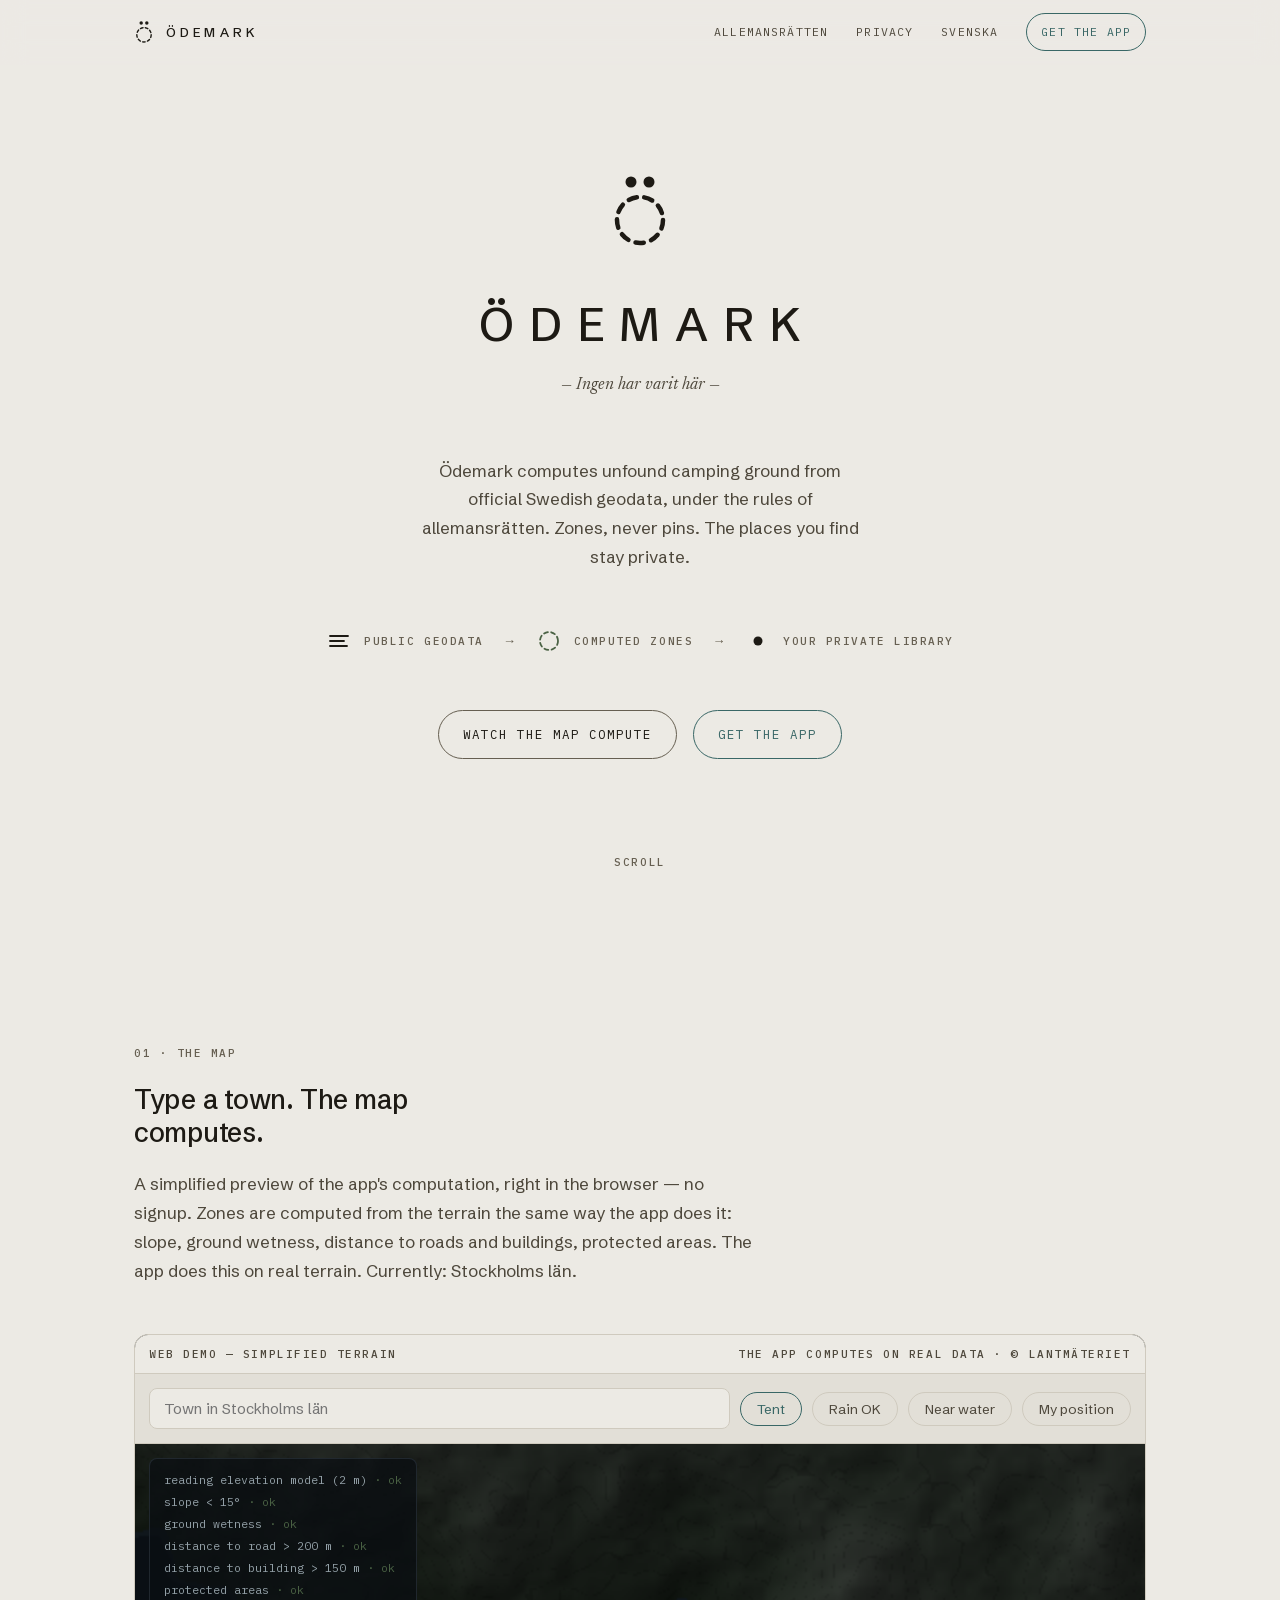
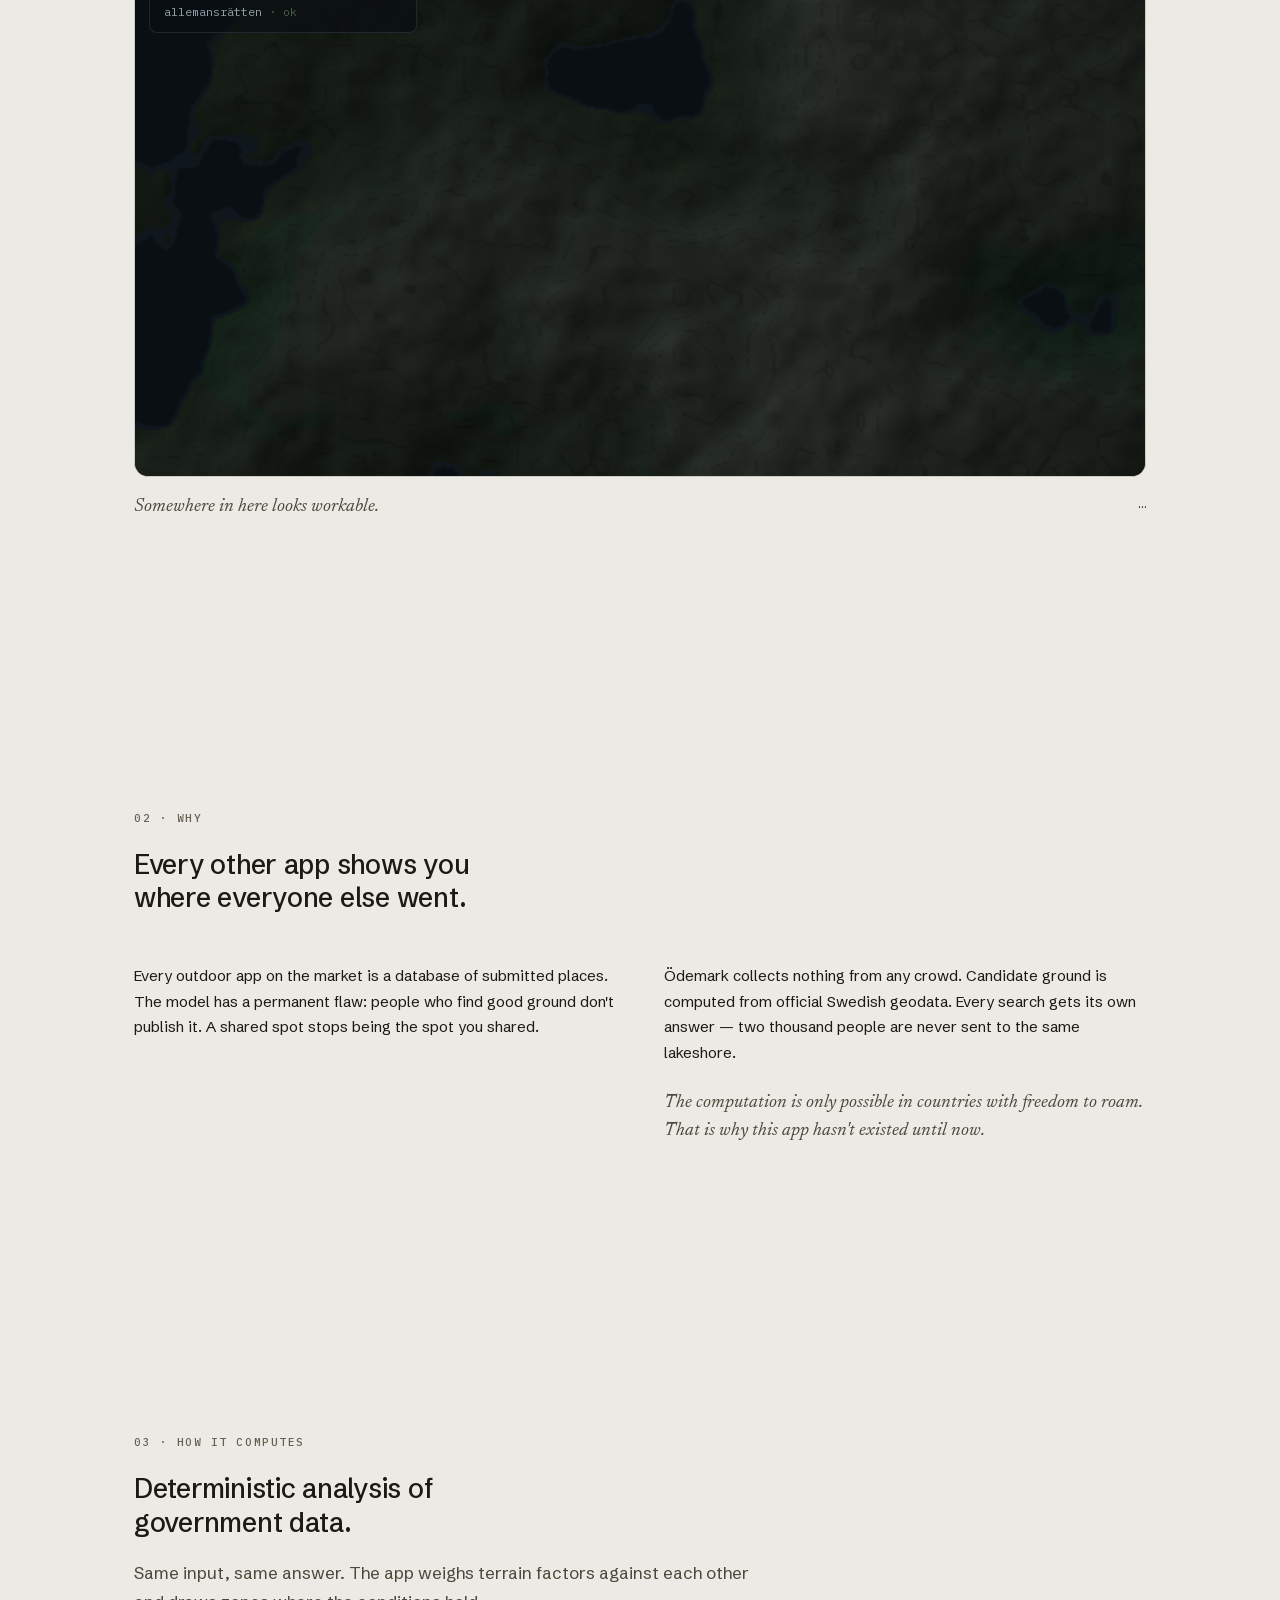
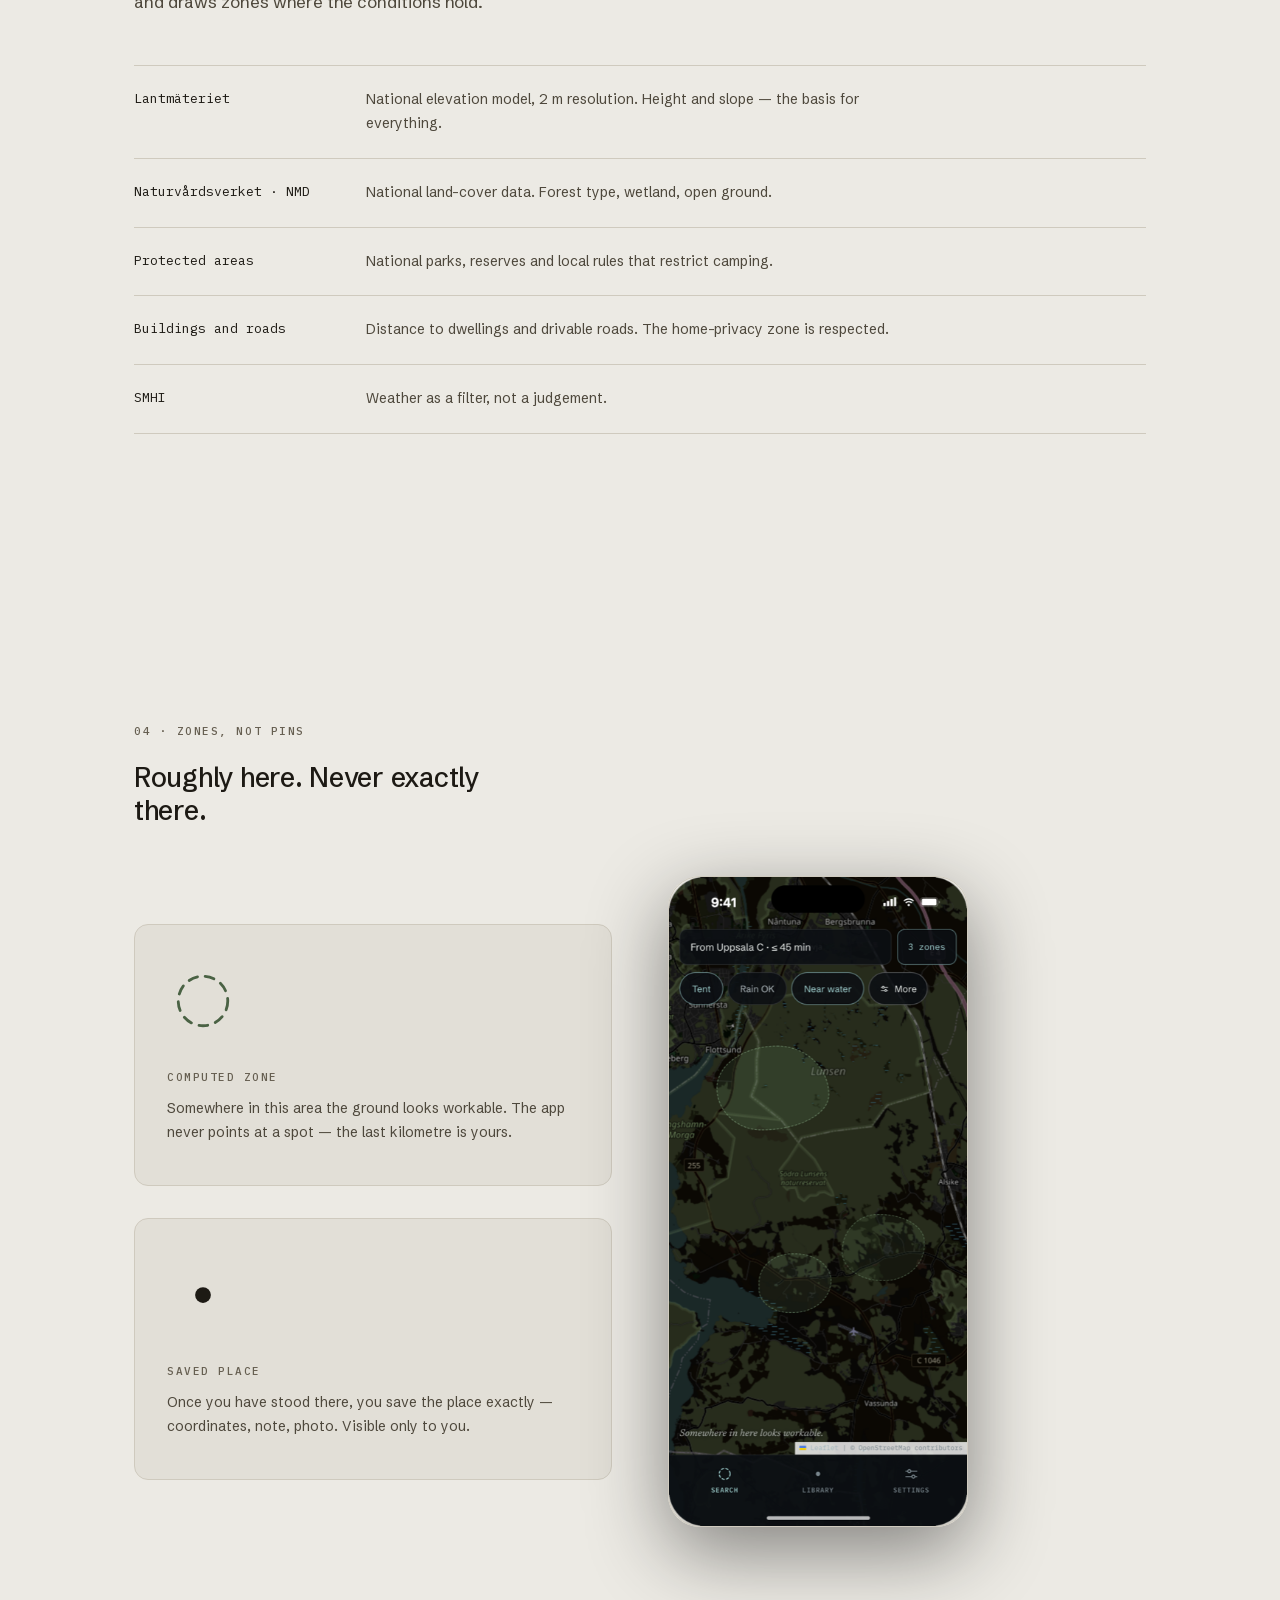
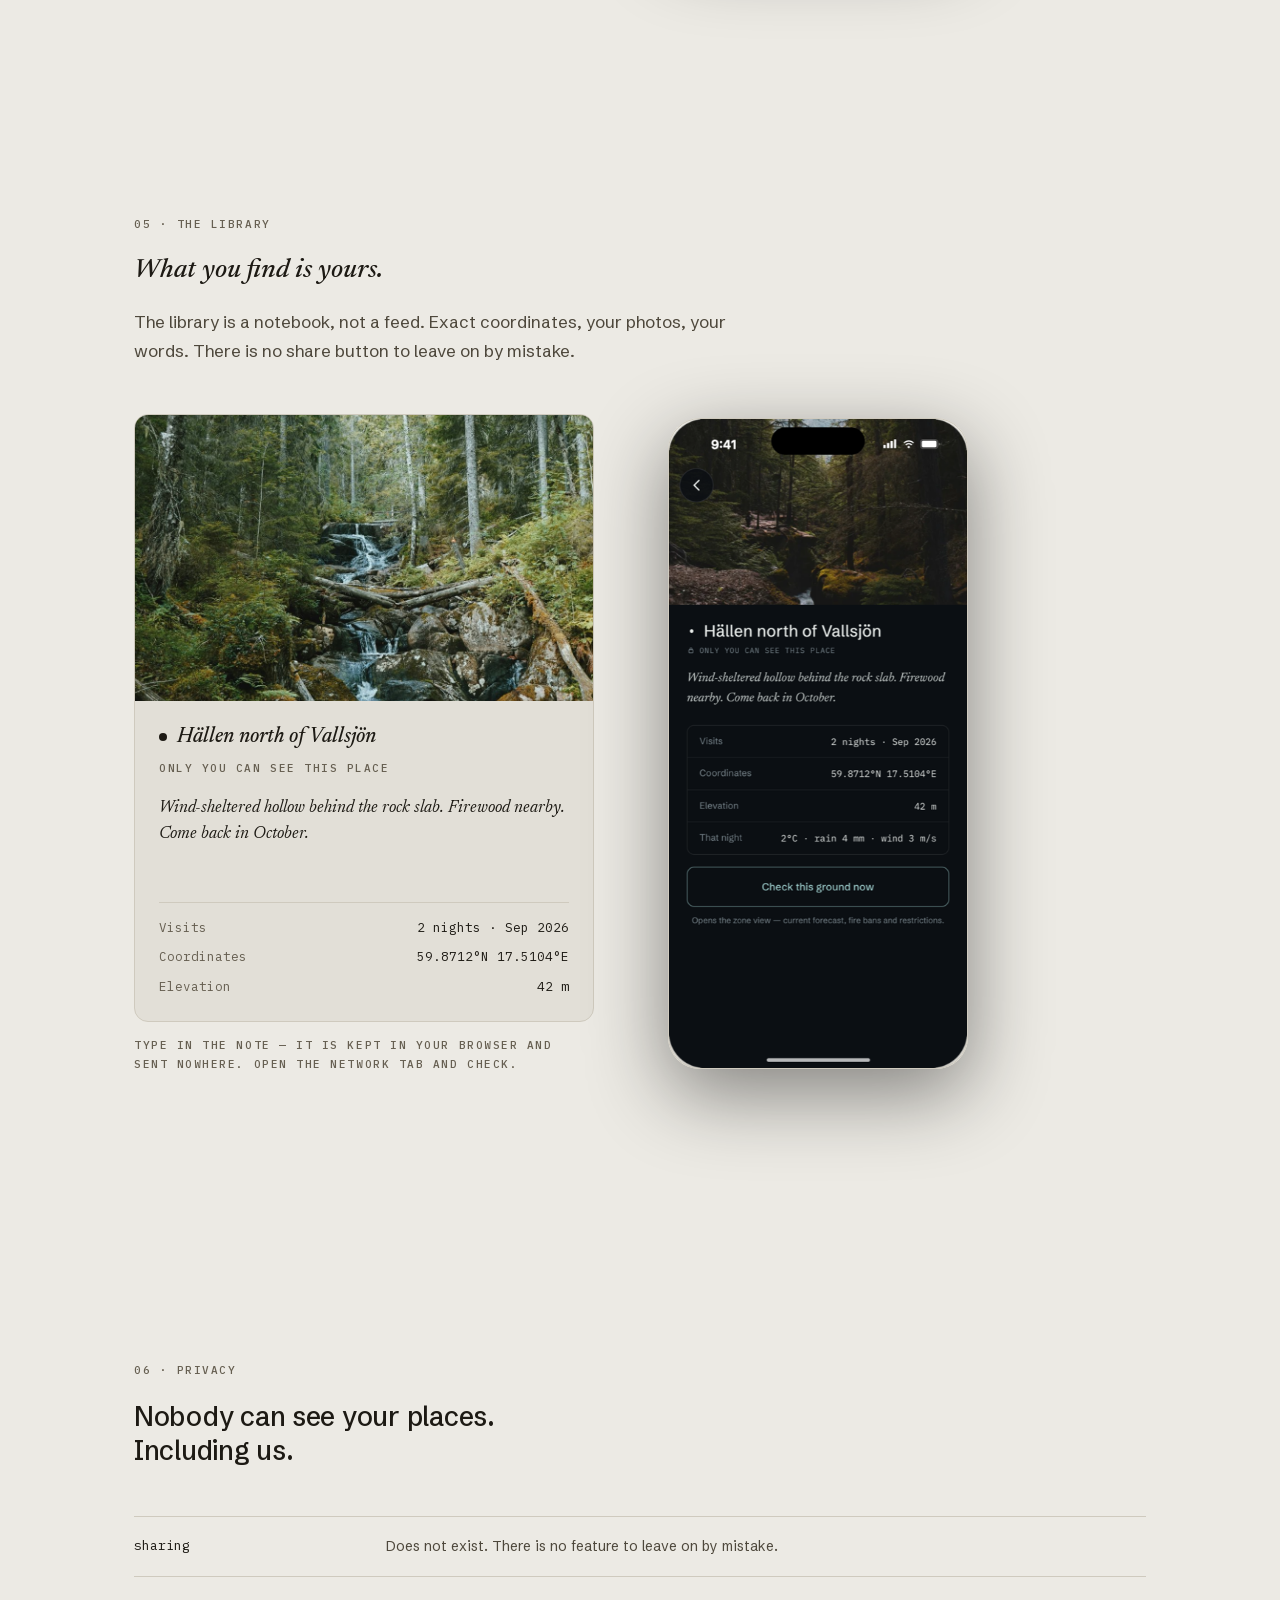
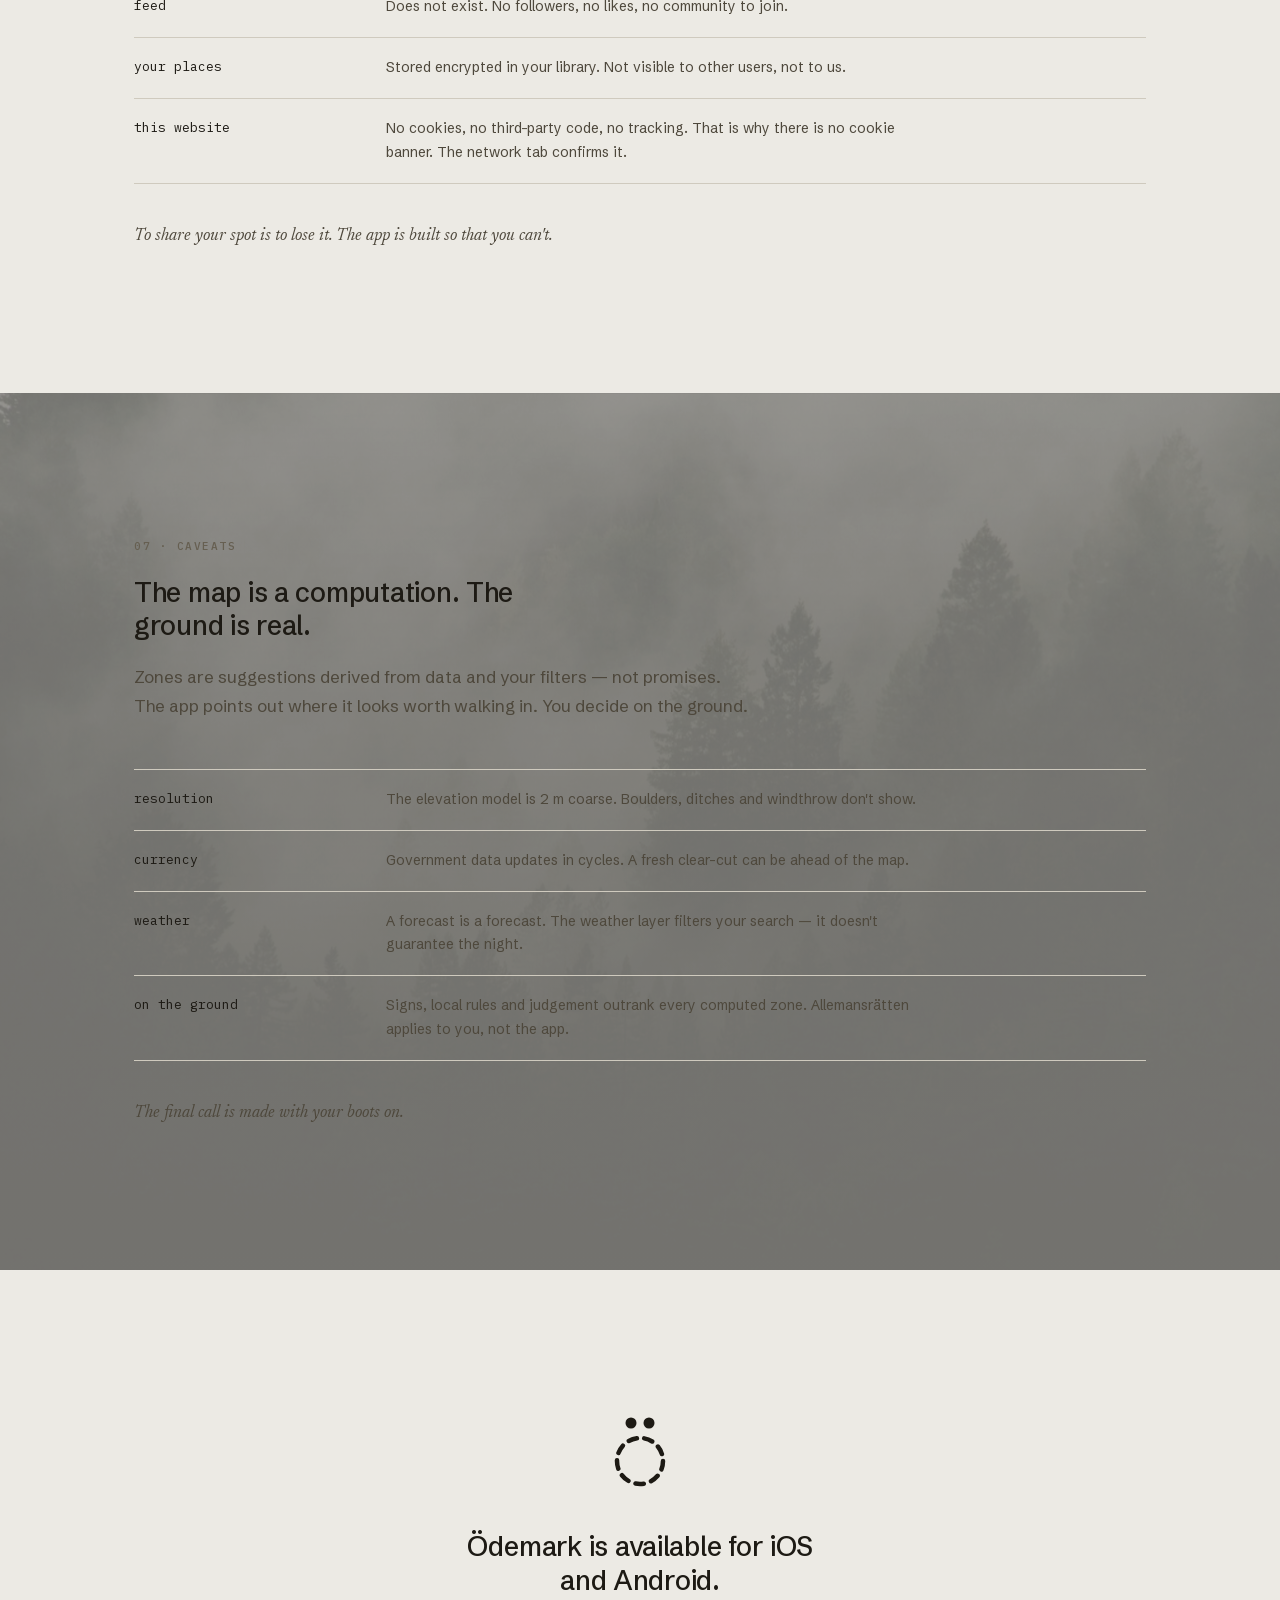
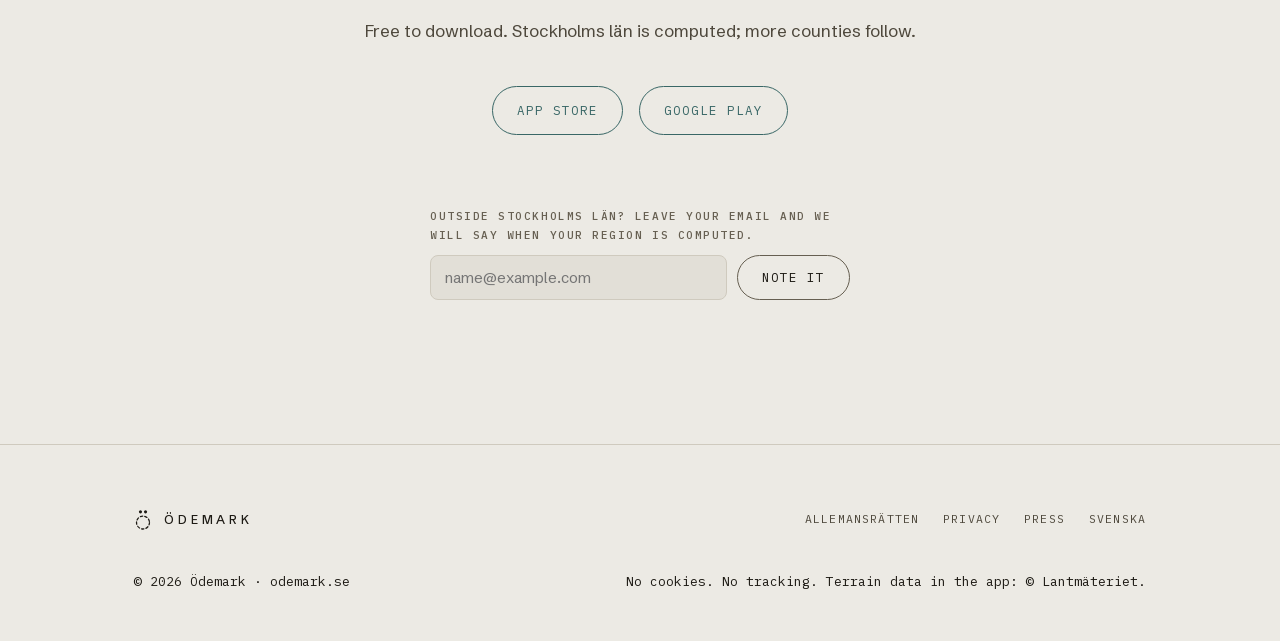
==== commit b7a50b02: "Enhance website content and layout with new hero grammar section, updated descriptions, and improved" ====
--- a/en/index.html
+++ b/en/index.html
@@ -58,6 +58,23 @@
       <p class="hero-line">Ödemark computes unfound camping ground from official
       Swedish geodata, under the rules of allemansrätten. Zones, never pins.
       The places you find stay private.</p>
+      <div class="hero-grammar" role="img"
+           aria-label="Public geodata becomes computed zones, which become your private library">
+        <span class="g-item">
+          <svg viewBox="0 0 26 26" aria-hidden="true"><g stroke="currentColor" stroke-width="1.8" stroke-linecap="round"><line x1="4" y1="8" x2="22" y2="8"/><line x1="4" y1="13" x2="18" y2="13"/><line x1="4" y1="18" x2="21" y2="18"/></g></svg>
+          <span class="caption">Public geodata</span>
+        </span>
+        <span class="g-arrow" aria-hidden="true">→</span>
+        <span class="g-item">
+          <svg viewBox="0 0 26 26" aria-hidden="true"><circle cx="13" cy="13" r="9" fill="none" stroke="var(--zone)" stroke-width="1.8" stroke-dasharray="4 3.4" stroke-linecap="round"/></svg>
+          <span class="caption">Computed zones</span>
+        </span>
+        <span class="g-arrow" aria-hidden="true">→</span>
+        <span class="g-item">
+          <svg viewBox="0 0 26 26" aria-hidden="true"><circle cx="13" cy="13" r="4.5" fill="currentColor"/></svg>
+          <span class="caption">Your private library</span>
+        </span>
+      </div>
       <div class="hero-actions">
         <a class="btn" href="#map">Watch the map compute</a>
         <a class="btn btn-accent" href="#get">Get the app</a>
@@ -72,12 +89,17 @@
       <div class="section-head reveal">
         <span class="caption">01 · The map</span>
         <h2 id="map-title">Type a town. The map computes.</h2>
-        <p class="lede">No signup. Zones are computed from the terrain — slope,
-        ground wetness, distance to roads and buildings, protected areas.
-        Currently: Stockholms län.</p>
+        <p class="lede">A simplified preview of the app's computation, right in the
+        browser — no signup. Zones are computed from the terrain the same way the
+        app does it: slope, ground wetness, distance to roads and buildings,
+        protected areas. The app does this on real terrain. Currently: Stockholms län.</p>
       </div>
 
       <div class="demo-frame reveal" style="--stagger:1">
+        <div class="demo-head">
+          <span class="caption">Web demo — simplified terrain</span>
+          <span class="caption">The app computes on real data · © Lantmäteriet</span>
+        </div>
         <div class="demo-toolbar">
           <input type="text" id="demo-place" list="towns" placeholder="Town in Stockholms län"
                  aria-label="Town in Stockholms län" autocomplete="off" spellcheck="false">
@@ -104,7 +126,6 @@
               <a class="btn" href="#region">Tell me when my region is computed</a>
             </div>
           </div>
-          <span class="demo-attrib">simplified demo terrain · the app: © Lantmäteriet</span>
         </div>
       </div>
 
@@ -278,38 +299,41 @@
     </div>
   </section>
 
-  <!-- ground truth -->
-  <section class="ground-truth" aria-labelledby="ground-title">
+  <!-- the data's limits -->
+  <section class="ground-truth privacy-flat" aria-labelledby="ground-title">
     <div class="backdrop" style="--mist-url:url('/img/mist.jpg')" aria-hidden="true"></div>
     <div class="wrap">
       <div class="section-head reveal">
-        <span class="caption">07 · Ground truth</span>
-        <h2 id="ground-title">The algorithm chooses. Then we go there.</h2>
-        <p class="lede">Ödemark picks a zone the founder has never seen. He walks in,
-        films, and reports the outcome — including when the computation is wrong.</p>
-      </div>
-      <div class="episodes">
-        <article class="episode reveal" style="--stagger:1">
-          <button class="thumb" data-yt="" data-title="Episode 01 · Lunsen" disabled>( field footage — published at launch )</button>
-          <h3>Episode 01 · Lunsen</h3>
-          <span class="data">outcome: campable · rock slab, dry</span>
-          <span class="data">1.9 km from road · 2 nights</span>
-        </article>
-        <article class="episode reveal" style="--stagger:2">
-          <button class="thumb" data-yt="" data-title="Episode 02 · Norrtälje inland" disabled>( field footage — published at launch )</button>
-          <h3>Episode 02 · Norrtälje inland</h3>
-          <span class="data verdict-bad">outcome: wrong — waterlogged after rain</span>
-          <span class="data">model adjusted: wetness weight raised</span>
-        </article>
-        <article class="episode reveal" style="--stagger:3">
-          <button class="thumb" data-yt="" data-title="Episode 03 · Södertörn" disabled>( field footage — published at launch )</button>
-          <h3>Episode 03 · Södertörn</h3>
-          <span class="data">outcome: campable · sparse pine forest</span>
-          <span class="data">40 min walk from parking</span>
-        </article>
-      </div>
-      <p class="caption reveal" style="--stagger:4; margin-top:32px">Failures are reported
-      openly. Video loads only when you click — via youtube-nocookie.</p>
+        <span class="caption">07 · Caveats</span>
+        <h2 id="ground-title">The map is a computation. The ground is real.</h2>
+        <p class="lede">Zones are suggestions derived from data and your filters —
+        not promises. The app points out where it looks worth walking in. You
+        decide on the ground.</p>
+      </div>
+      <div class="rows reveal" style="--stagger:1">
+        <div>
+          <span class="data">resolution</span>
+          <p>The elevation model is 2 m coarse. Boulders, ditches and windthrow
+          don't show.</p>
+        </div>
+        <div>
+          <span class="data">currency</span>
+          <p>Government data updates in cycles. A fresh clear-cut can be ahead
+          of the map.</p>
+        </div>
+        <div>
+          <span class="data">weather</span>
+          <p>A forecast is a forecast. The weather layer filters your search —
+          it doesn't guarantee the night.</p>
+        </div>
+        <div>
+          <span class="data">on the ground</span>
+          <p>Signs, local rules and judgement outrank every computed zone.
+          Allemansrätten applies to you, not the app.</p>
+        </div>
+      </div>
+      <p class="quiet reveal" style="--stagger:2; margin-top:40px">The final call is
+      made with your boots on.</p>
     </div>
   </section>
 
--- a/css/main.css
+++ b/css/main.css
@@ -222,7 +222,7 @@
 .hero .tagline {
   font-family: var(--serif); font-style: italic;
   font-size: 17px; color: var(--fg-2);
-  margin-top: 18px;
+  margin: 18px auto 0;
 }
 .hero .hero-line {
   margin: 56px auto 0; max-width: 44ch;
@@ -230,6 +230,22 @@
 }
 .hero-actions {
   margin-top: 56px; display: flex; gap: 16px; justify-content: center; flex-wrap: wrap;
+}
+
+/* hero grammar — the product in one glance, in the symbol's own notation */
+.hero-grammar {
+  margin: 56px auto 0;
+  display: flex; gap: 14px 22px; justify-content: center; align-items: center; flex-wrap: wrap;
+}
+.hero-grammar .g-item { display: flex; align-items: center; gap: 12px; }
+.hero-grammar .g-item svg { width: 26px; height: 26px; flex: none; }
+.hero-grammar .g-arrow {
+  font-family: var(--mono); font-size: 13px; color: var(--fg-3);
+  user-select: none;
+}
+@media (max-width: 640px) {
+  .hero-grammar { flex-direction: column; gap: 14px; }
+  .hero-grammar .g-arrow { transform: rotate(90deg); }
 }
 .hero-scroll {
   position: absolute; bottom: 28px; left: 50%; transform: translateX(-50%);
@@ -258,6 +274,15 @@
   overflow: hidden;
   background: #0A0D10;
 }
+.demo-head {
+  display: flex; justify-content: space-between; gap: 8px 24px; flex-wrap: wrap;
+  padding: 10px 14px;
+  border-bottom: 1px solid var(--edge);
+  background: var(--bg);
+  transition: background-color var(--t-surface) var(--ease);
+}
+.demo-head .caption { color: var(--fg-2); }
+
 .demo-toolbar {
   display: flex; gap: 10px; flex-wrap: wrap; align-items: center;
   padding: 14px;
@@ -510,6 +535,7 @@
 .install { text-align: center; }
 .install .hero-symbol { margin-bottom: 32px; }
 .install h2 { margin: 0 auto; max-width: 22ch; }
+.install .lede { margin-left: auto; margin-right: auto; }
 .store-row { margin-top: 40px; display: flex; gap: 16px; justify-content: center; flex-wrap: wrap; }
 .region-form { margin: 72px auto 0; max-width: 420px; text-align: left; }
 .region-form label { display: block; margin-bottom: 10px; }
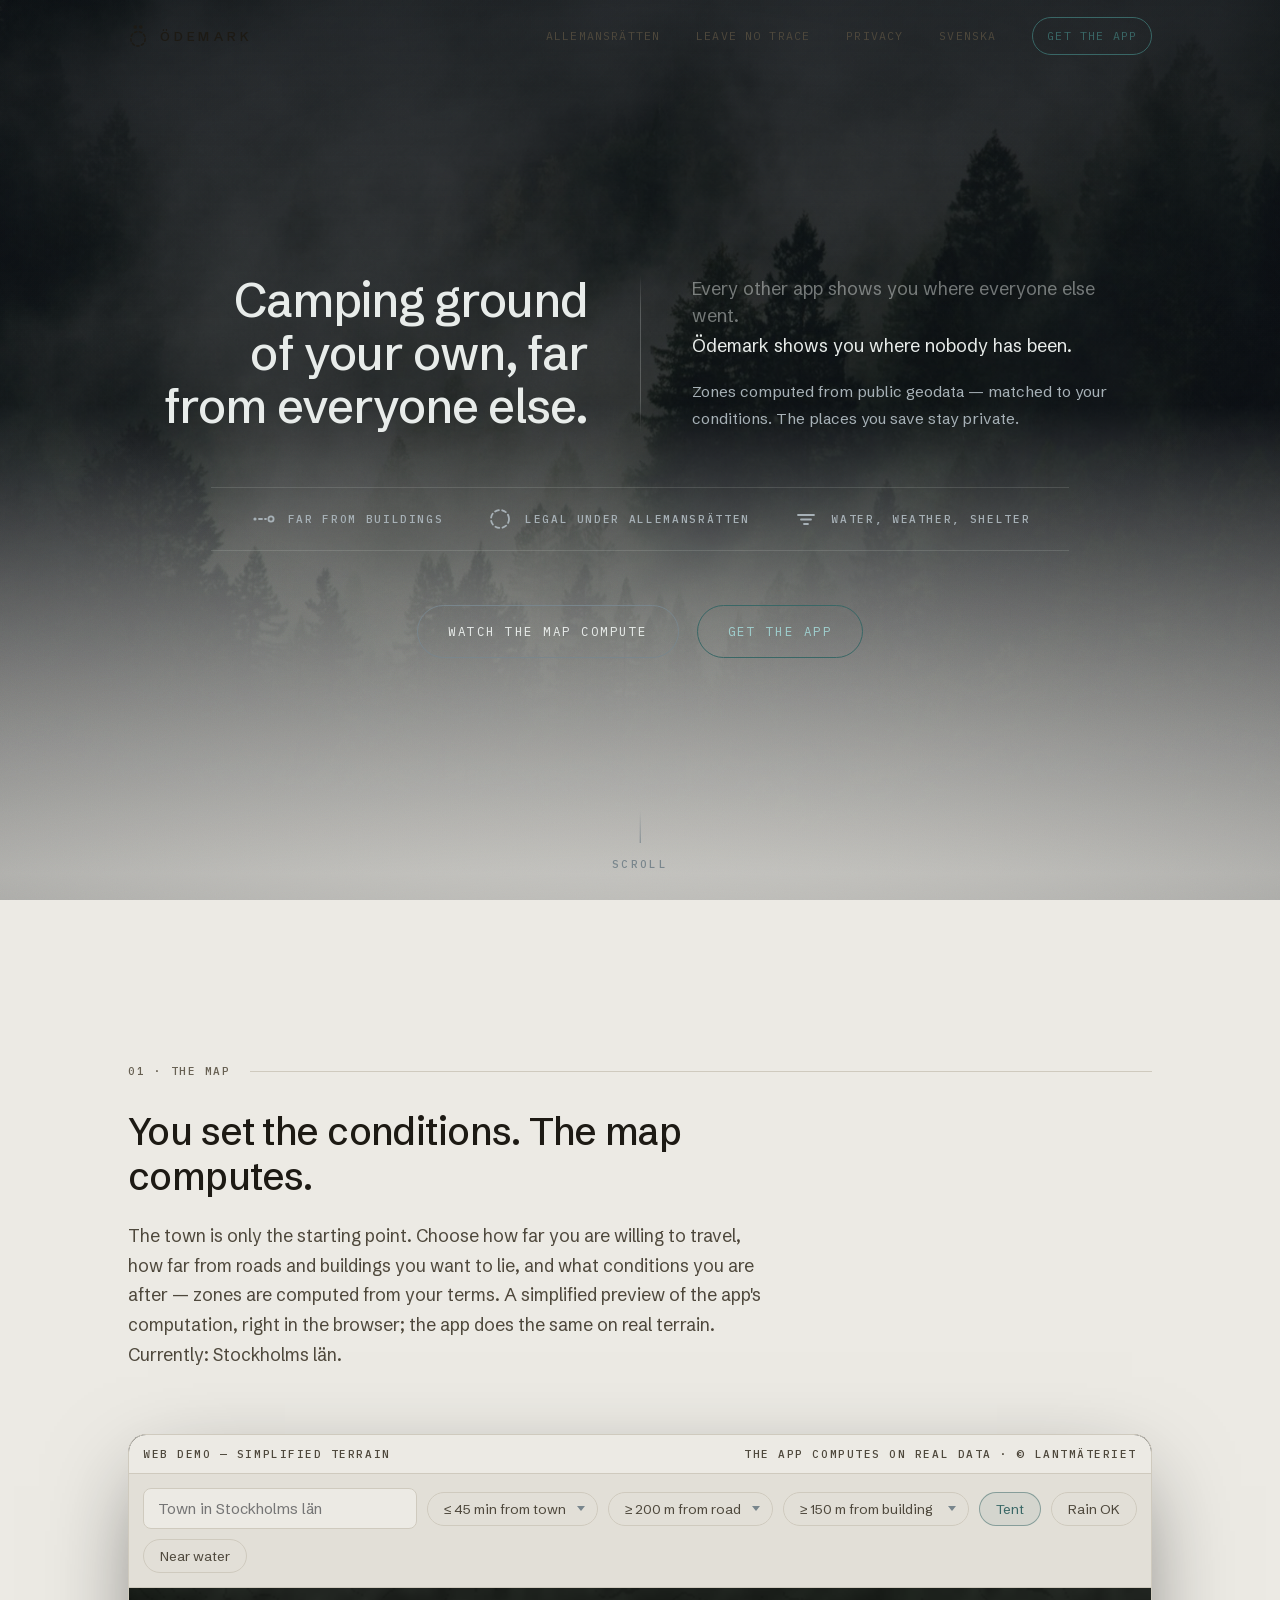
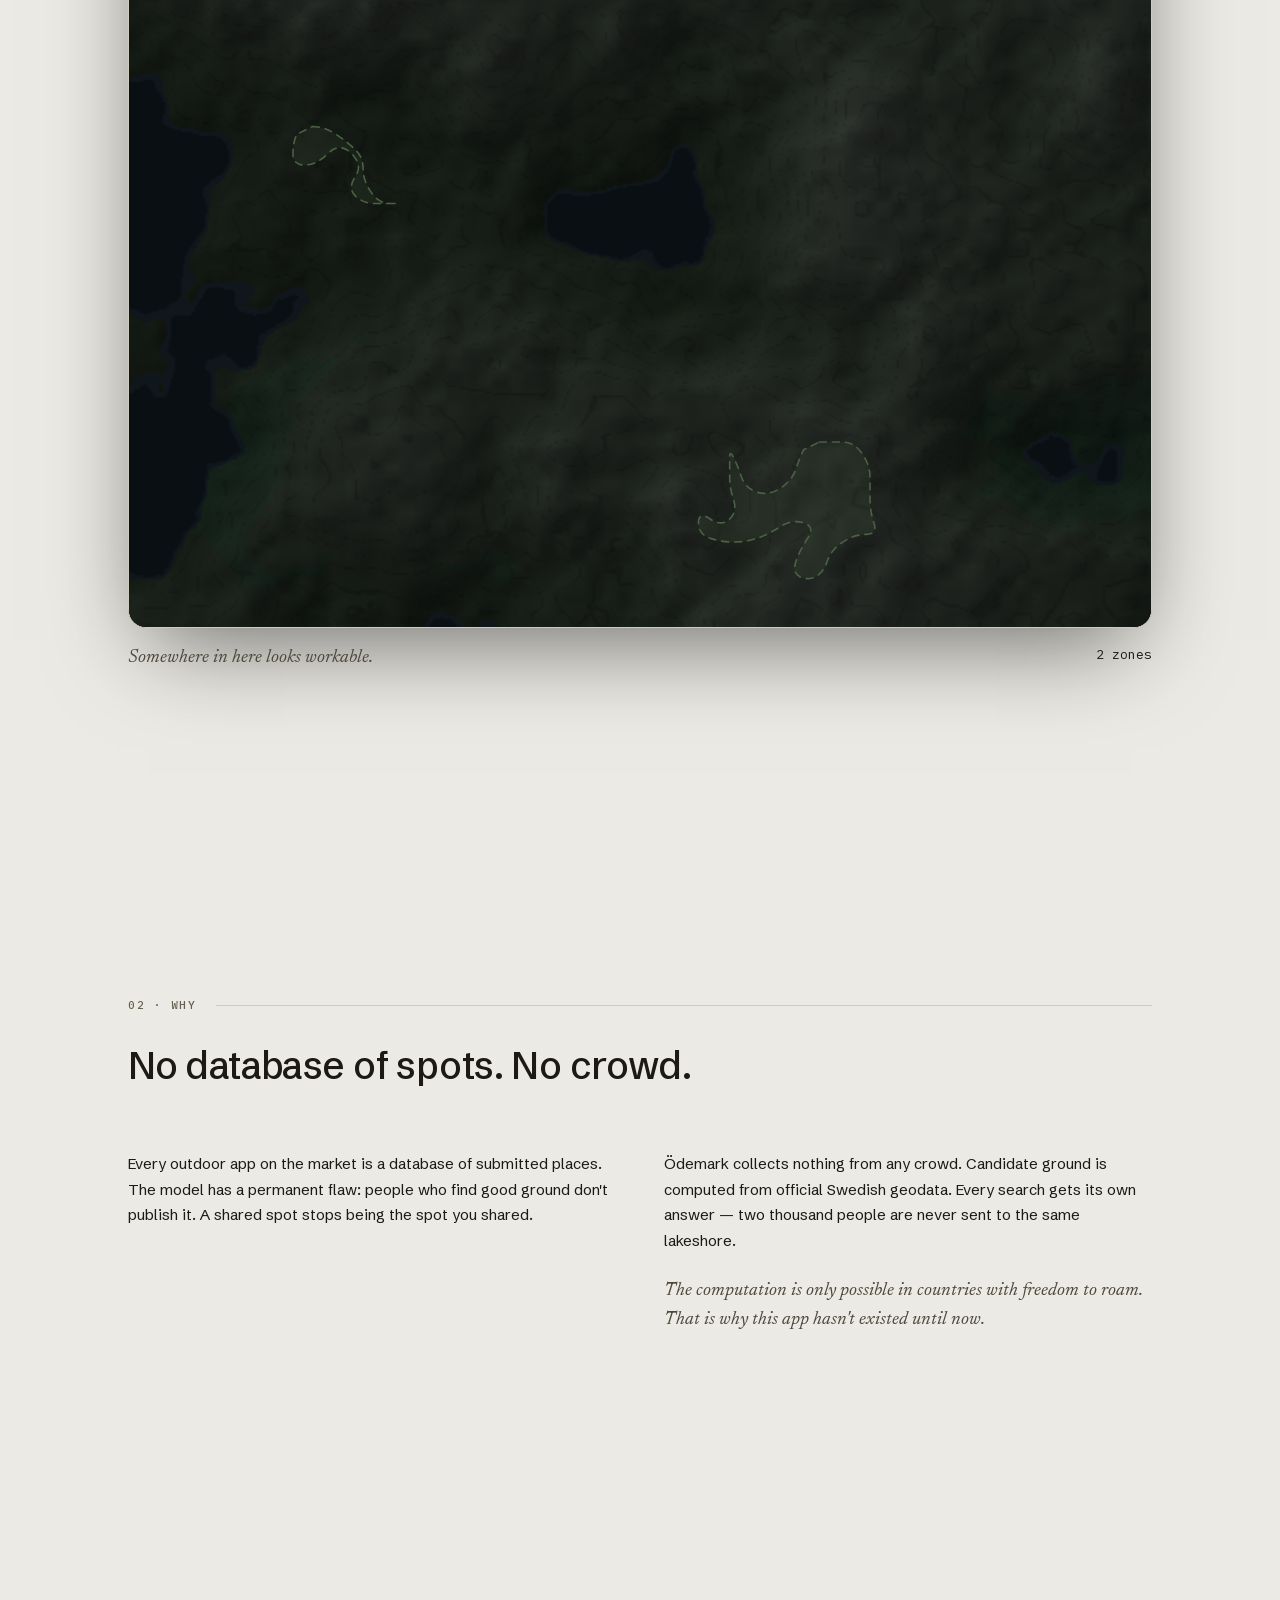
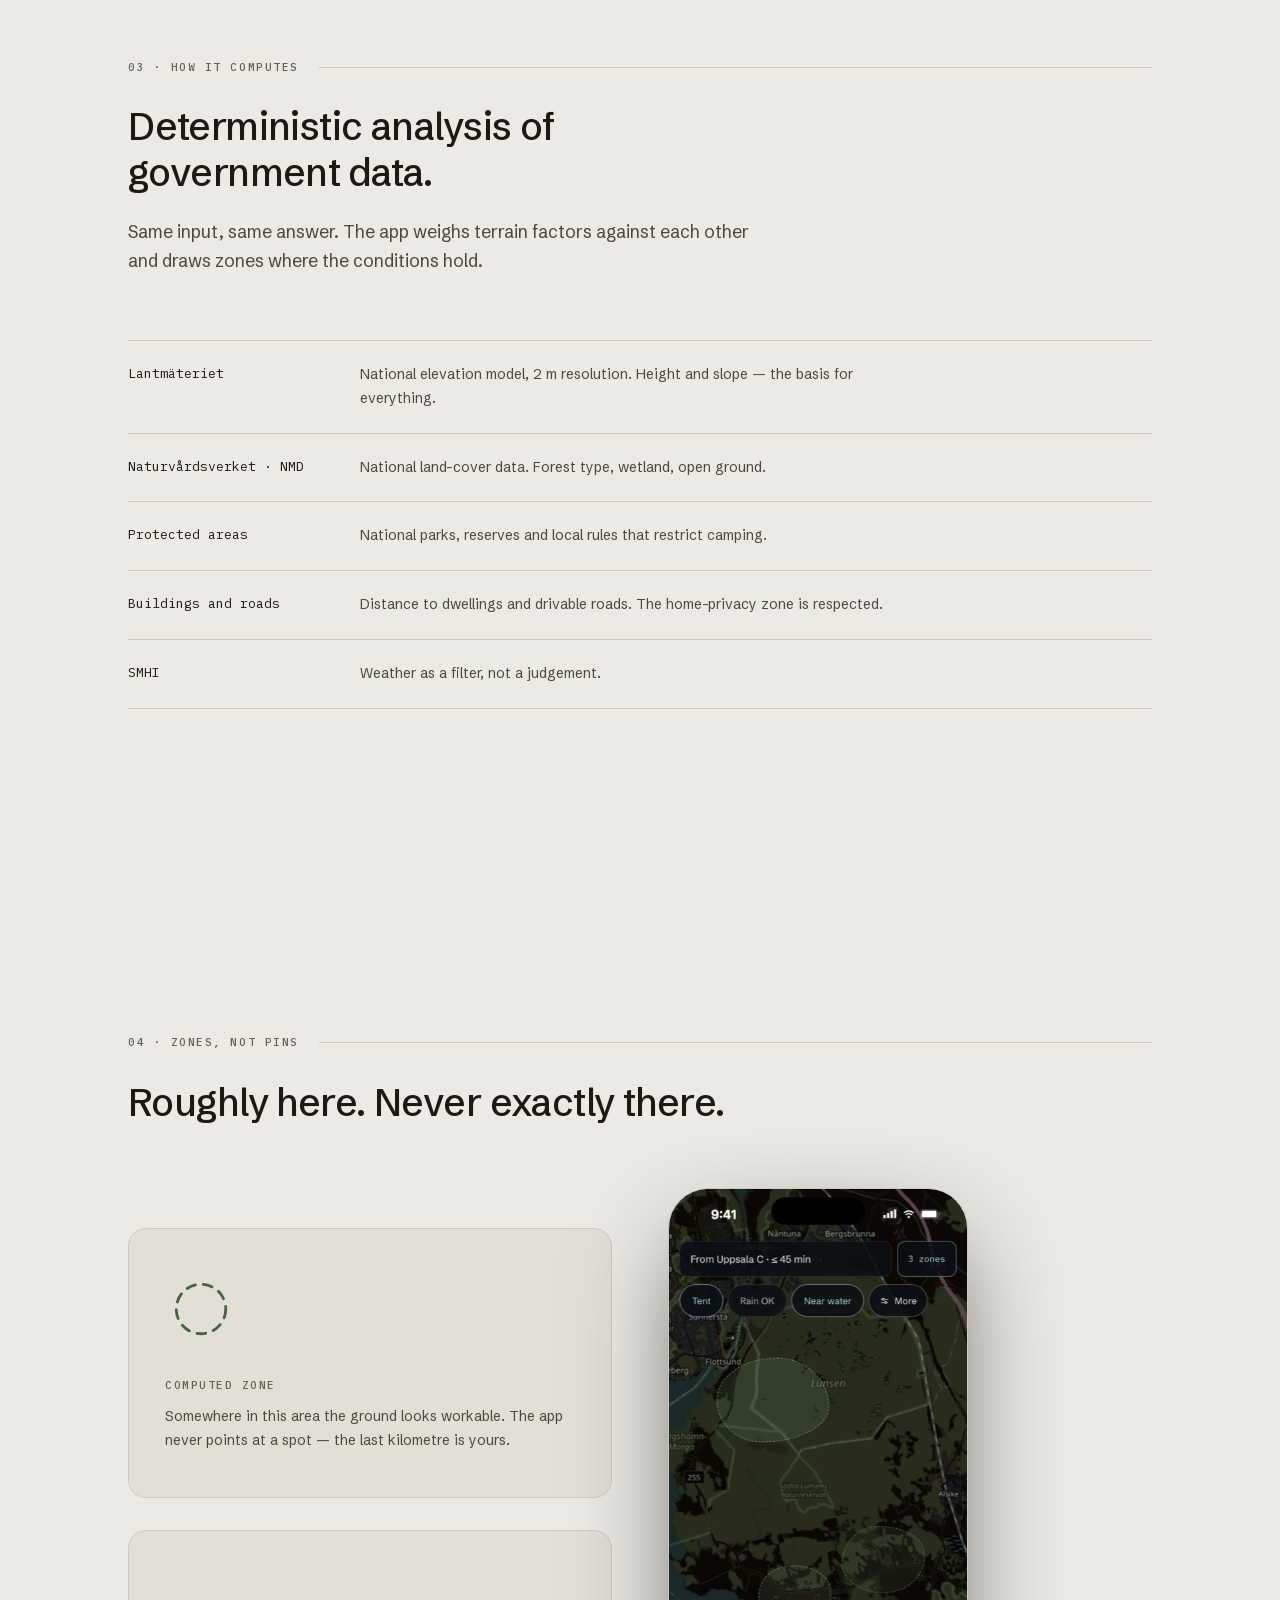
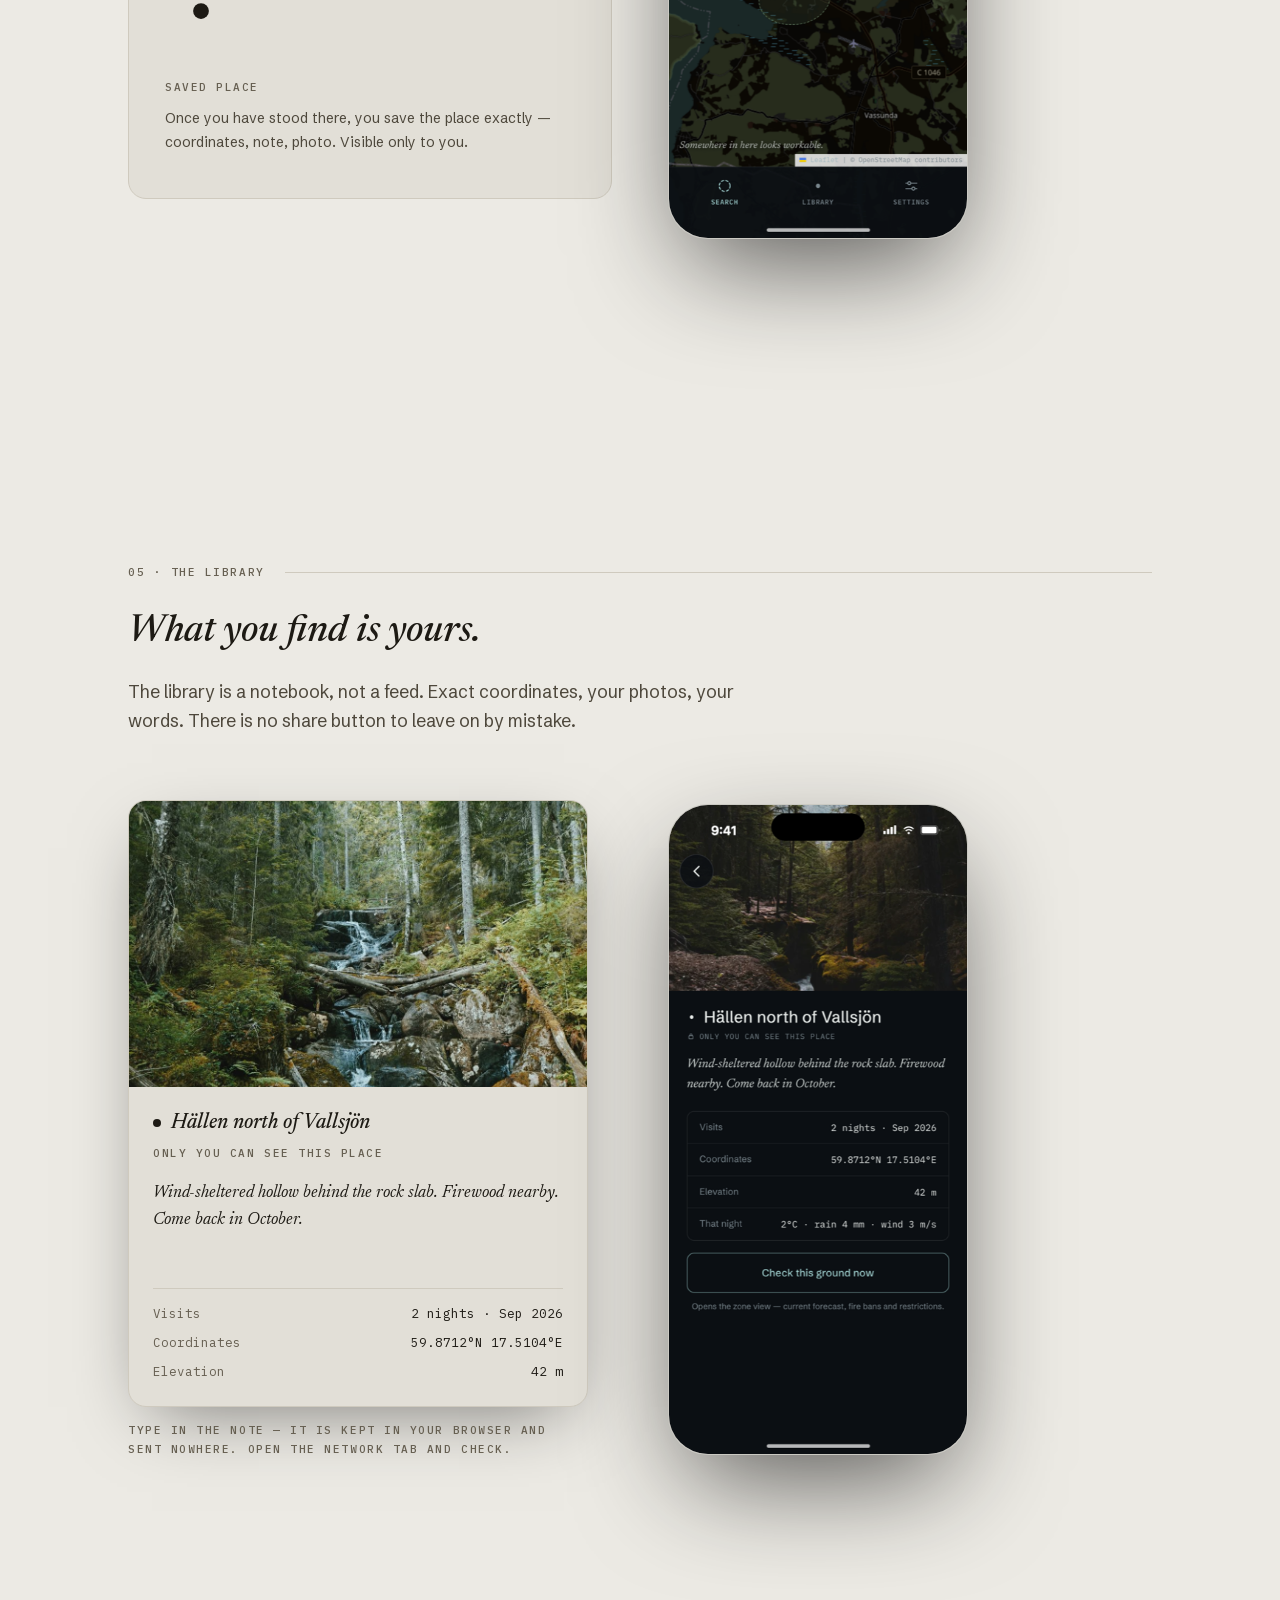
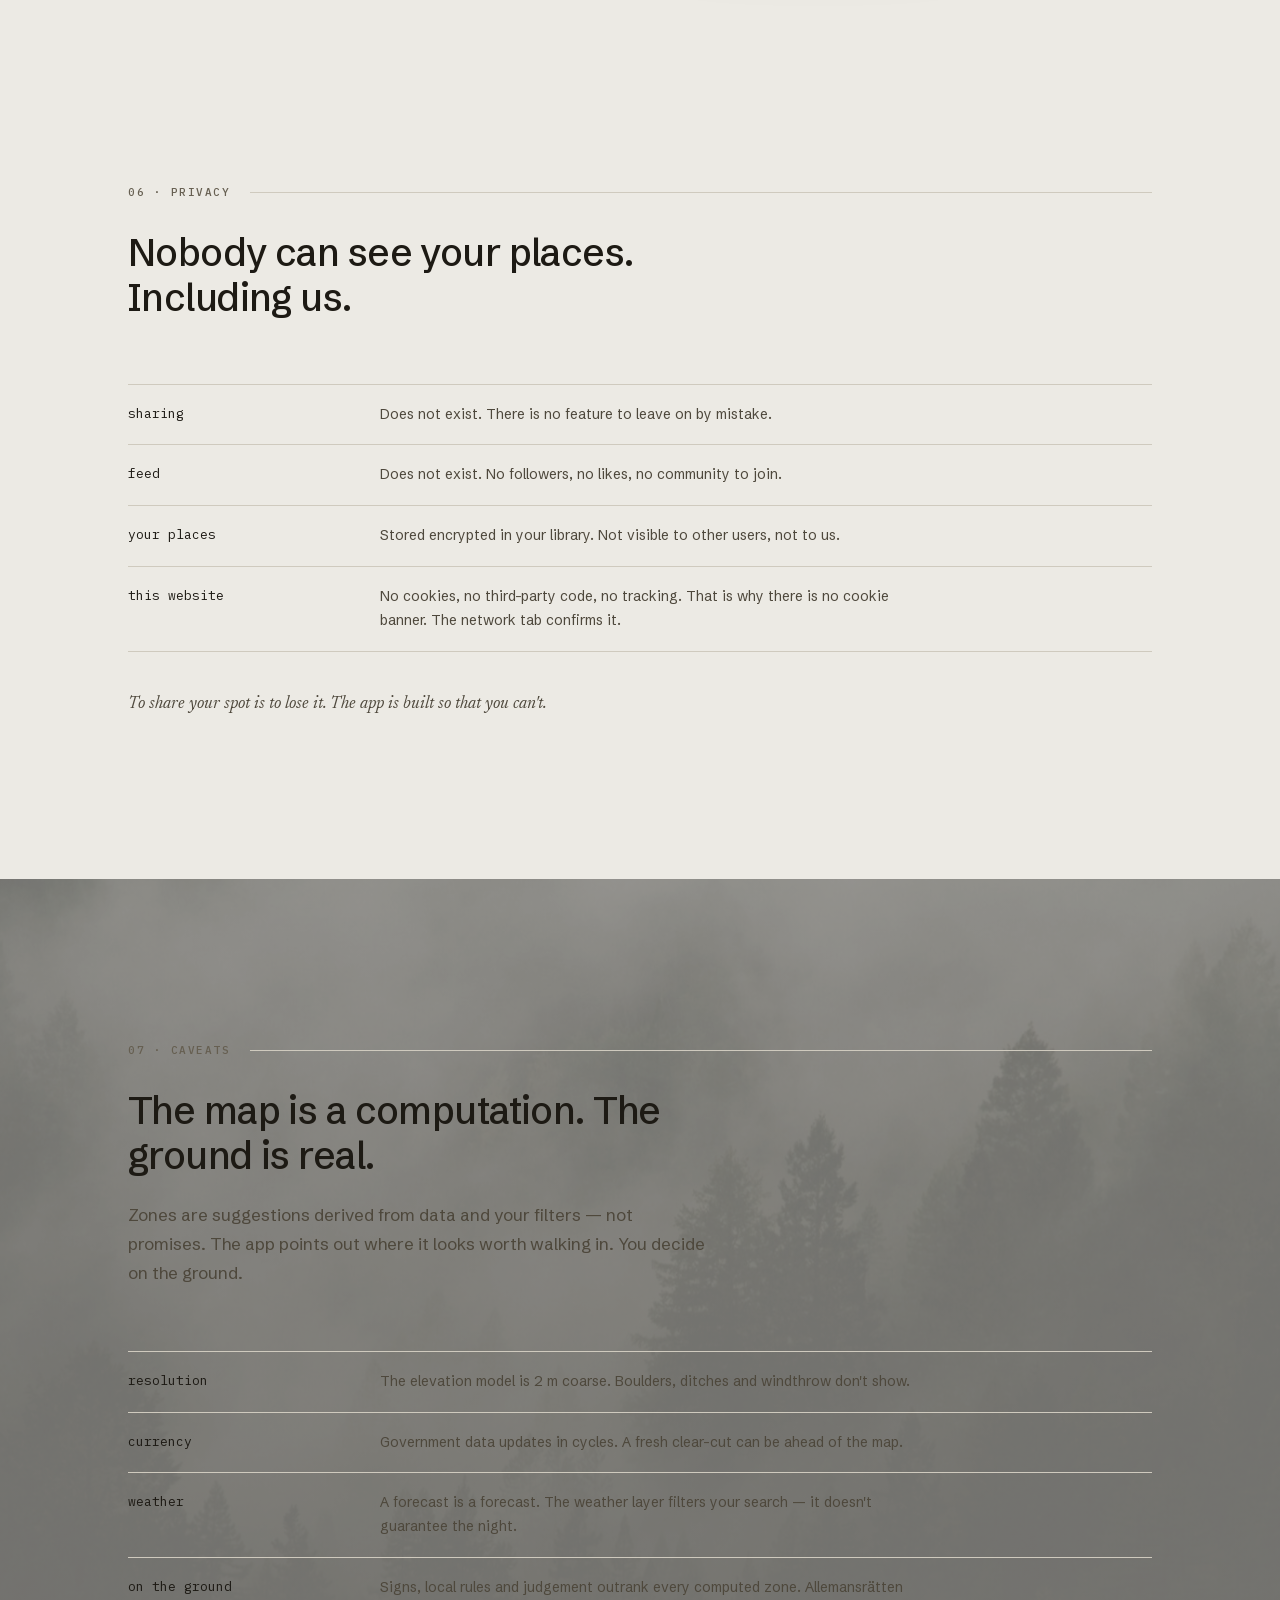
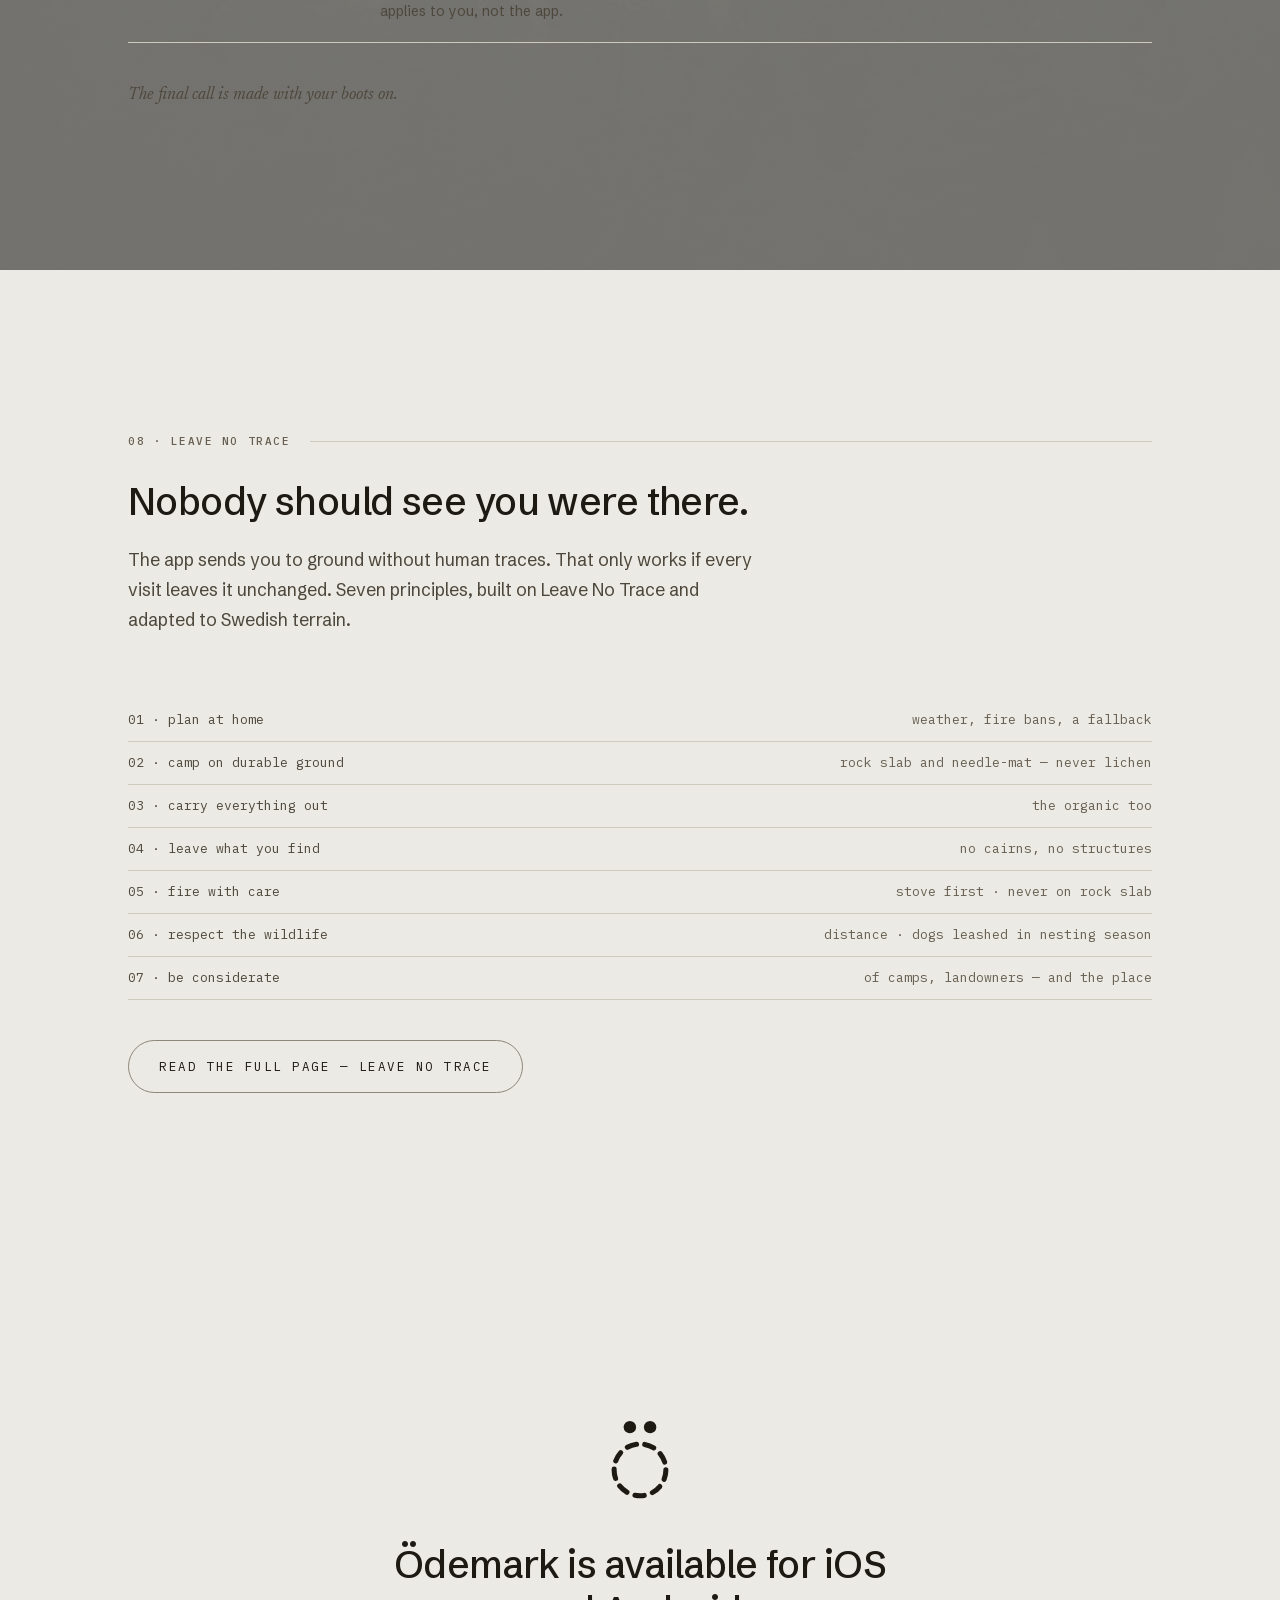
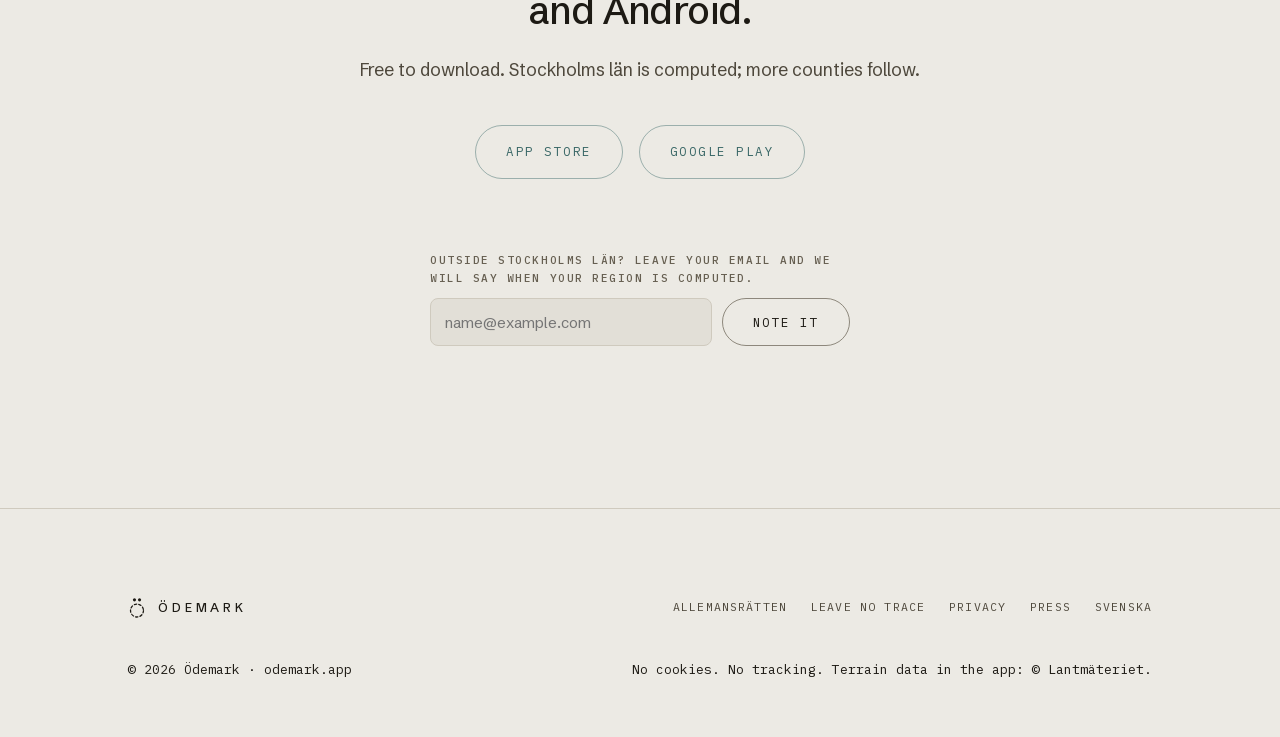
==== commit 8dd766d8: "Update website to use new domain (odemark.app), enhance navigation structure, and improve hero secti" ====
--- a/en/index.html
+++ b/en/index.html
@@ -5,22 +5,23 @@
 <meta name="viewport" content="width=device-width, initial-scale=1">
 <title>Ödemark — computed camping ground. Ingen har varit här.</title>
 <meta name="description" content="Ödemark computes unfound camping ground from official Swedish geodata, under the rules of allemansrätten. Zones, never pins. The places you find stay private.">
-<link rel="canonical" href="https://odemark.se/en/">
-<link rel="alternate" hreflang="sv" href="https://odemark.se/">
-<link rel="alternate" hreflang="en" href="https://odemark.se/en/">
-<link rel="alternate" hreflang="x-default" href="https://odemark.se/en/">
+<link rel="canonical" href="https://odemark.app/en/">
+<link rel="alternate" hreflang="sv" href="https://odemark.app/">
+<link rel="alternate" hreflang="en" href="https://odemark.app/en/">
+<link rel="alternate" hreflang="x-default" href="https://odemark.app/en/">
 <meta name="color-scheme" content="dark light">
 <meta name="theme-color" content="#0B0F13">
 <meta property="og:title" content="Ödemark — Ingen har varit här">
 <meta property="og:description" content="Computed camping ground from public geodata. Zones, never pins. Private, permanently.">
-<meta property="og:image" content="https://odemark.se/img/og.png">
+<meta property="og:image" content="https://odemark.app/img/og.png">
 <meta property="og:type" content="website">
-<meta property="og:url" content="https://odemark.se/en/">
+<meta property="og:url" content="https://odemark.app/en/">
 <meta name="twitter:card" content="summary_large_image">
 <link rel="icon" href="/img/odemark-app-icon.png">
 <link rel="apple-touch-icon" href="/img/odemark-app-icon.png">
 <!-- app store smart banner — real app id at launch -->
 <!-- <meta name="apple-itunes-app" content="app-id=XXXXXXXXX"> -->
+<link rel="preload" href="/img/mist.jpg" as="image">
 <link rel="preload" href="/fonts/schibsted-grotesk-500-latin.woff2" as="font" type="font/woff2" crossorigin>
 <link rel="preload" href="/fonts/newsreader-400-italic-latin.woff2" as="font" type="font/woff2" crossorigin>
 <link rel="preload" href="/fonts/ibm-plex-mono-400-latin.woff2" as="font" type="font/woff2" crossorigin>
@@ -36,45 +37,61 @@
       <svg viewBox="0 0 64 76" aria-hidden="true"><circle cx="32" cy="47" r="23" fill="none" stroke="currentColor" stroke-width="4.5" stroke-dasharray="8.5 7.5" stroke-linecap="round"/><circle cx="23" cy="9" r="5.5" fill="currentColor"/><circle cx="41" cy="9" r="5.5" fill="currentColor"/></svg>
       <span>Ödemark</span>
     </a>
-    <a class="nav-link nav-optional" href="/en/allemansratten.html">Allemansrätten</a>
-    <a class="nav-link nav-optional" href="/en/privacy.html">Privacy</a>
-    <a class="nav-link" href="/" lang="sv">Svenska</a>
+    <nav class="nav-links" id="nav-menu" aria-label="Main menu">
+      <a class="nav-link" href="/en/allemansratten.html">Allemansrätten</a>
+      <a class="nav-link" href="/en/leave-no-trace.html">Leave no trace</a>
+      <a class="nav-link" href="/en/privacy.html">Privacy</a>
+      <a class="nav-link" href="/" lang="sv">Svenska</a>
+    </nav>
     <a class="nav-cta" href="#get">Get the app</a>
+    <button class="nav-toggle" aria-expanded="false" aria-controls="nav-menu" aria-label="Menu">
+      <svg class="i-open" viewBox="0 0 20 20" aria-hidden="true"><g stroke="currentColor" stroke-width="1.8" stroke-linecap="round"><line x1="3" y1="7" x2="17" y2="7"/><line x1="3" y1="13" x2="17" y2="13"/></g></svg>
+      <svg class="i-close" viewBox="0 0 20 20" aria-hidden="true"><g stroke="currentColor" stroke-width="1.8" stroke-linecap="round"><line x1="5" y1="5" x2="15" y2="15"/><line x1="15" y1="5" x2="5" y2="15"/></g></svg>
+    </button>
   </div>
 </header>
 
 <main id="main">
 
-  <!-- arrival: nearly nothing -->
-  <section class="hero" aria-labelledby="hero-title">
-    <div>
-      <svg class="hero-symbol" viewBox="0 0 64 76" aria-hidden="true">
-        <circle class="ring" cx="32" cy="47" r="23" fill="none" stroke="currentColor" stroke-width="4.5" stroke-dasharray="8.5 7.5" stroke-linecap="round"/>
-        <circle cx="23" cy="9" r="5.5" fill="currentColor"/>
-        <circle cx="41" cy="9" r="5.5" fill="currentColor"/>
-      </svg>
-      <h1 id="hero-title" class="display">Ödemark</h1>
-      <p class="tagline" lang="sv">— Ingen har varit här —</p>
-      <p class="hero-line">Ödemark computes unfound camping ground from official
-      Swedish geodata, under the rules of allemansrätten. Zones, never pins.
-      The places you find stay private.</p>
-      <div class="hero-grammar" role="img"
-           aria-label="Public geodata becomes computed zones, which become your private library">
-        <span class="g-item">
-          <svg viewBox="0 0 26 26" aria-hidden="true"><g stroke="currentColor" stroke-width="1.8" stroke-linecap="round"><line x1="4" y1="8" x2="22" y2="8"/><line x1="4" y1="13" x2="18" y2="13"/><line x1="4" y1="18" x2="21" y2="18"/></g></svg>
-          <span class="caption">Public geodata</span>
-        </span>
-        <span class="g-arrow" aria-hidden="true">→</span>
-        <span class="g-item">
-          <svg viewBox="0 0 26 26" aria-hidden="true"><circle cx="13" cy="13" r="9" fill="none" stroke="var(--zone)" stroke-width="1.8" stroke-dasharray="4 3.4" stroke-linecap="round"/></svg>
-          <span class="caption">Computed zones</span>
-        </span>
-        <span class="g-arrow" aria-hidden="true">→</span>
-        <span class="g-item">
-          <svg viewBox="0 0 26 26" aria-hidden="true"><circle cx="13" cy="13" r="4.5" fill="currentColor"/></svg>
-          <span class="caption">Your private library</span>
-        </span>
-      </div>
+  <!-- arrival -->
+  <section class="hero has-media" aria-labelledby="hero-title">
+    <div class="hero-media" aria-hidden="true">
+      <video id="hero-video" muted autoplay loop playsinline
+             preload="metadata" poster="/img/mist.jpg" disablepictureinpicture>
+        <source src="/img/hero.mp4" type="video/mp4">
+      </video>
+      <div class="hero-still" style="background-image:url('/img/mist.jpg')"></div>
+      <div class="hero-still" style="background-image:url('/img/hero-2.jpg')"></div>
+      <div class="hero-still" style="background-image:url('/img/hero-3.jpg')"></div>
+      <div class="hero-scrim"></div>
+    </div>
+    <div class="hero-content">
+      <div class="hero-split">
+        <h1 id="hero-title" class="hero-title">Camping ground of your own, far from everyone else.</h1>
+        <div class="hero-divider" aria-hidden="true"></div>
+        <div class="hero-copy">
+          <p class="hero-inversion">
+            <span class="inv-others">Every other app shows you where everyone else went.</span>
+            <span class="inv-us">Ödemark shows you where nobody has been.</span>
+          </p>
+          <p class="hero-line">Zones computed from public geodata — matched to your
+          conditions. The places you save stay private.</p>
+        </div>
+      </div>
+      <ul class="hero-grammar" aria-label="What the computation guarantees">
+        <li class="g-item">
+          <svg viewBox="0 0 26 26" aria-hidden="true"><g stroke="currentColor" stroke-width="1.8" stroke-linecap="round" fill="none"><circle cx="5" cy="13" r="1.6" fill="currentColor" stroke="none"/><line x1="9" y1="13" x2="12" y2="13"/><line x1="15" y1="13" x2="16" y2="13"/><circle cx="21" cy="13" r="2.6"/></g></svg>
+          <span class="caption">Far from buildings</span>
+        </li>
+        <li class="g-item">
+          <svg viewBox="0 0 26 26" aria-hidden="true"><circle cx="13" cy="13" r="9" fill="none" stroke="currentColor" stroke-width="1.8" stroke-dasharray="4 3.4" stroke-linecap="round"/></svg>
+          <span class="caption">Legal under allemansrätten</span>
+        </li>
+        <li class="g-item">
+          <svg viewBox="0 0 26 26" aria-hidden="true"><g stroke="currentColor" stroke-width="1.8" stroke-linecap="round"><line x1="5" y1="9" x2="21" y2="9"/><line x1="8" y1="13.5" x2="18" y2="13.5"/><line x1="11" y1="18" x2="15" y2="18"/></g></svg>
+          <span class="caption">Water, weather, shelter</span>
+        </li>
+      </ul>
       <div class="hero-actions">
         <a class="btn" href="#map">Watch the map compute</a>
         <a class="btn btn-accent" href="#get">Get the app</a>
@@ -88,11 +105,12 @@
     <div class="wrap">
       <div class="section-head reveal">
         <span class="caption">01 · The map</span>
-        <h2 id="map-title">Type a town. The map computes.</h2>
-        <p class="lede">A simplified preview of the app's computation, right in the
-        browser — no signup. Zones are computed from the terrain the same way the
-        app does it: slope, ground wetness, distance to roads and buildings,
-        protected areas. The app does this on real terrain. Currently: Stockholms län.</p>
+        <h2 id="map-title">You set the conditions. The map computes.</h2>
+        <p class="lede">The town is only the starting point. Choose how far you
+        are willing to travel, how far from roads and buildings you want to lie,
+        and what conditions you are after — zones are computed from your terms.
+        A simplified preview of the app's computation, right in the browser; the
+        app does the same on real terrain. Currently: Stockholms län.</p>
       </div>
 
       <div class="demo-frame reveal" style="--stagger:1">
@@ -109,10 +127,24 @@
             <option>Åkersberga</option><option>Märsta</option><option>Hallstavik</option>
             <option>Rimbo</option><option>Dalarö</option><option>Grisslehamn</option>
           </datalist>
+          <select class="chip-select" id="demo-travel" aria-label="Travel time from town">
+            <option value="30">≤ 30 min from town</option>
+            <option value="45" selected>≤ 45 min from town</option>
+            <option value="90">≤ 90 min from town</option>
+          </select>
+          <select class="chip-select" id="demo-road" aria-label="Minimum distance to road">
+            <option value="200" selected>≥ 200 m from road</option>
+            <option value="500">≥ 500 m from road</option>
+            <option value="1000">≥ 1 km from road</option>
+          </select>
+          <select class="chip-select" id="demo-building" aria-label="Minimum distance to building">
+            <option value="150" selected>≥ 150 m from building</option>
+            <option value="300">≥ 300 m from building</option>
+            <option value="500">≥ 500 m from building</option>
+          </select>
           <button class="chip" data-filter="tent" aria-pressed="true">Tent</button>
           <button class="chip" data-filter="rainok" aria-pressed="false">Rain OK</button>
           <button class="chip" data-filter="water" aria-pressed="false">Near water</button>
-          <button class="chip" id="demo-locate">My position</button>
         </div>
         <div class="demo-stage" id="demo-stage">
           <canvas id="terrain-canvas" aria-label="Terrain map with computed zones" role="img"></canvas>
@@ -141,7 +173,7 @@
     <div class="wrap">
       <div class="section-head reveal">
         <span class="caption">02 · Why</span>
-        <h2 id="why-title">Every other app shows you where everyone else went.</h2>
+        <h2 id="why-title">No database of spots. No crowd.</h2>
       </div>
       <div class="two-col">
         <div class="reveal" style="--stagger:1">
@@ -337,6 +369,31 @@
     </div>
   </section>
 
+  <!-- leave no trace -->
+  <section aria-labelledby="lnt-title">
+    <div class="wrap">
+      <div class="section-head reveal">
+        <span class="caption">08 · Leave no trace</span>
+        <h2 id="lnt-title">Nobody should see you were there.</h2>
+        <p class="lede">The app sends you to ground without human traces. That
+        only works if every visit leaves it unchanged. Seven principles, built
+        on Leave No Trace and adapted to Swedish terrain.</p>
+      </div>
+      <ol class="factor-list reveal" style="--stagger:1">
+        <li><span>01 · plan at home</span><span>weather, fire bans, a fallback</span></li>
+        <li><span>02 · camp on durable ground</span><span>rock slab and needle-mat — never lichen</span></li>
+        <li><span>03 · carry everything out</span><span>the organic too</span></li>
+        <li><span>04 · leave what you find</span><span>no cairns, no structures</span></li>
+        <li><span>05 · fire with care</span><span>stove first · never on rock slab</span></li>
+        <li><span>06 · respect the wildlife</span><span>distance · dogs leashed in nesting season</span></li>
+        <li><span>07 · be considerate</span><span>of camps, landowners — and the place</span></li>
+      </ol>
+      <p class="reveal" style="--stagger:2; margin-top:40px">
+        <a class="btn" href="/en/leave-no-trace.html">Read the full page — leave no trace</a>
+      </p>
+    </div>
+  </section>
+
   <!-- install -->
   <section id="get" class="install" aria-labelledby="get-title">
     <div class="wrap">
@@ -377,13 +434,14 @@
       </div>
       <nav class="foot-links" aria-label="Footer">
         <a href="/en/allemansratten.html">Allemansrätten</a>
+        <a href="/en/leave-no-trace.html">Leave no trace</a>
         <a href="/en/privacy.html">Privacy</a>
         <a href="/press.html">Press</a>
         <a href="/" lang="sv">Svenska</a>
       </nav>
     </div>
     <div class="foot-meta">
-      <span class="data">© 2026 Ödemark · odemark.se</span>
+      <span class="data">© 2026 Ödemark · odemark.app</span>
       <span class="data">No cookies. No tracking. Terrain data in the app: © Lantmäteriet.</span>
     </div>
   </div>
@@ -408,10 +466,13 @@
   ],
   zoneLabel: "zone",
   zones: "zones",
-  fromRoad: "from nearest road"
+  fromRoad: "from nearest road",
+  labels: { ground: "ground", slope: "slope", travel: "travel", road: "road",
+            building: "building", water: "water", coords: "position" },
+  close: "Close"
 };
 </script>
-<script src="/js/main.js" defer></script>
-<script src="/js/terrain.js" defer></script>
+<script src="/js/main.js?v=2" defer></script>
+<script src="/js/terrain.js?v=3" defer></script>
 </body>
 </html>
--- a/css/main.css
+++ b/css/main.css
@@ -38,7 +38,7 @@
   --t-ui: 300ms;
   --t-surface: 1600ms;
 
-  --w: 1060px;
+  --w: 1120px;
   color-scheme: dark;
 }
 
@@ -98,17 +98,18 @@
 
 /* —— type scale (guidelines p.05) —— */
 
-h1, h2, h3 { font-weight: 500; line-height: 1.25; letter-spacing: -0.01em; }
-h1 { font-size: clamp(27px, 4.6vw, 46px); }
-h2 { font-size: clamp(22px, 3vw, 27px); }
+h1, h2, h3 { font-weight: 500; line-height: 1.2; letter-spacing: -0.015em; }
+h1 { font-size: clamp(28px, 4.6vw, 52px); }
+h2 { font-size: clamp(25px, 3.1vw, 38px); }
 h3 { font-size: 19px; }
 
 .display {
-  font-size: clamp(28px, 5vw, 46px);
+  font-size: clamp(30px, 4.8vw, 60px);
   font-weight: 500;
   letter-spacing: 0.32em;
   text-transform: uppercase;
   text-indent: 0.32em; /* optical centre for tracked caps */
+  line-height: 1.1;
 }
 
 .caption {
@@ -144,15 +145,22 @@
 
 /* —— layout —— */
 
-.wrap { max-width: var(--w); margin: 0 auto; padding: 0 24px; }
-
-section { padding: clamp(96px, 16vh, 180px) 0; }
-
-.section-head { margin-bottom: 48px; }
-.section-head .caption { display: block; margin-bottom: 20px; }
-.section-head h2 { max-width: 24ch; }
-
-.lede { font-size: 17px; color: var(--fg-2); margin-top: 20px; }
+.wrap { max-width: var(--w); margin: 0 auto; padding: 0 clamp(24px, 5vw, 48px); }
+
+section { padding: clamp(110px, 18vh, 220px) 0; }
+
+.section-head { margin-bottom: clamp(48px, 7vh, 72px); }
+.section-head .caption {
+  display: flex; align-items: center; gap: 20px;
+  margin-bottom: 28px;
+}
+.section-head .caption::after {
+  content: ""; flex: 1; height: 1px; background: var(--edge);
+  transition: background-color var(--t-surface) var(--ease);
+}
+.section-head h2 { max-width: 26ch; }
+
+.lede { font-size: 17.5px; color: var(--fg-2); margin-top: 22px; max-width: 58ch; }
 
 hr.rule { border: 0; border-top: 1px solid var(--edge); }
 
@@ -160,17 +168,20 @@
 
 .nav {
   position: fixed; inset: 0 0 auto 0; z-index: 50;
-  background: color-mix(in srgb, var(--bg) 82%, transparent);
-  backdrop-filter: blur(12px);
-  -webkit-backdrop-filter: blur(12px);
+  background: transparent;
   border-bottom: 1px solid transparent;
   transition: border-color var(--t-ui) var(--ease),
-              background-color var(--t-surface) var(--ease);
-}
-.nav.is-scrolled { border-bottom-color: var(--edge); }
+              background-color var(--t-ui) var(--ease);
+}
+.nav.is-scrolled {
+  border-bottom-color: var(--edge);
+  background: color-mix(in srgb, var(--bg) 78%, transparent);
+  backdrop-filter: blur(14px);
+  -webkit-backdrop-filter: blur(14px);
+}
 .nav-inner {
-  max-width: var(--w); margin: 0 auto; padding: 0 24px;
-  height: 64px; display: flex; align-items: center; gap: 28px;
+  max-width: var(--w); margin: 0 auto; padding: 0 clamp(24px, 5vw, 48px);
+  height: 72px; display: flex; align-items: center; gap: clamp(20px, 3vw, 36px);
 }
 .nav-brand {
   display: flex; align-items: center; gap: 12px;
@@ -181,16 +192,63 @@
   font-size: 13px; font-weight: 500;
   letter-spacing: 0.32em; text-transform: uppercase;
 }
+.nav-links {
+  display: flex; align-items: center; gap: clamp(20px, 3vw, 36px);
+}
 .nav a.nav-link {
   font-family: var(--mono); font-size: 11.5px; letter-spacing: 0.1em;
   text-transform: uppercase; text-decoration: none; color: var(--fg-2);
+  white-space: nowrap;
 }
 .nav a.nav-link:hover { color: var(--fg); }
+.nav a.nav-link[aria-current="page"] {
+  color: var(--fg);
+  border-bottom: 1px solid var(--accent);
+  padding-bottom: 3px;
+}
+.nav-toggle {
+  display: none;
+  background: transparent; border: 0; cursor: pointer;
+  color: var(--fg); padding: 10px; margin-right: -10px;
+}
+.nav-toggle svg { width: 20px; height: 20px; display: block; }
+.nav-toggle .i-close { display: none; }
+.nav.menu-open .nav-toggle .i-open { display: none; }
+.nav.menu-open .nav-toggle .i-close { display: block; }
+@media (max-width: 720px) {
+  .nav-toggle { display: inline-flex; }
+  .nav-links { display: none; }
+  .nav.menu-open {
+    background: color-mix(in srgb, var(--bg) 97%, transparent);
+    backdrop-filter: blur(16px);
+    -webkit-backdrop-filter: blur(16px);
+    border-bottom-color: var(--edge);
+  }
+  .nav.menu-open .nav-links {
+    display: flex; flex-direction: column; align-items: stretch; gap: 0;
+    position: absolute; top: 100%; left: 0; right: 0;
+    padding: 8px clamp(24px, 5vw, 48px) 20px;
+    background: color-mix(in srgb, var(--bg) 97%, transparent);
+    backdrop-filter: blur(16px);
+    -webkit-backdrop-filter: blur(16px);
+    border-bottom: 1px solid var(--edge);
+  }
+  .nav.menu-open .nav-links a.nav-link {
+    padding: 15px 0; font-size: 12.5px;
+    border-bottom: 1px solid color-mix(in srgb, var(--edge) 60%, transparent);
+  }
+  .nav.menu-open .nav-links a.nav-link:last-child { border-bottom: 0; }
+  .nav.menu-open .nav-links a.nav-link[aria-current="page"] {
+    border-bottom: 1px solid color-mix(in srgb, var(--edge) 60%, transparent);
+    color: var(--accent);
+  }
+}
 .nav a.nav-cta {
   font-family: var(--mono); font-size: 11.5px; letter-spacing: 0.1em;
   text-transform: uppercase; text-decoration: none;
   color: var(--accent); border: 1px solid var(--glacier-deep);
   padding: 8px 14px; border-radius: 999px;
+  white-space: nowrap;
   transition: border-color var(--t-ui) var(--ease);
 }
 .nav a.nav-cta:hover { border-color: var(--accent); }
@@ -205,6 +263,112 @@
   padding: 96px 24px 64px;
   position: relative;
 }
+
+/* hero media — ambient forest footage behind a dark scrim.
+   Falls back to slow-crossfading stills until hero.mp4 exists.
+   The media is always dark, so the hero pins its own dark tokens
+   regardless of colour scheme. */
+.hero.has-media {
+  --fg: #E8ECEA;
+  --fg-2: #A7B1B7;
+  --fg-3: #79868D;
+  --accent: oklch(82% 0.05 195);
+  --zone: #74906E;
+  color: var(--fg);
+  overflow: hidden;
+}
+.hero-media { position: absolute; inset: 0; z-index: 0; background: #0B0F13; }
+.hero-media video,
+.hero-still {
+  position: absolute; inset: 0; width: 100%; height: 100%;
+  object-fit: cover;
+  background-size: cover; background-position: center;
+}
+.hero-still { opacity: 0; transition: opacity 1600ms var(--ease); }
+.hero-still.on { opacity: 1; }
+/* drone drift — one slow shared zoom on the media layer only, so
+   crossfading stills never jump. Founder-approved charter exception:
+   background footage surrogate; interface content never scales. */
+@media (prefers-reduced-motion: no-preference) {
+  .hero-media video, .hero-still {
+    animation: hero-drift 32s ease-in-out infinite alternate;
+    will-change: transform;
+  }
+  @keyframes hero-drift {
+    from { transform: scale(1.02); }
+    to { transform: scale(1.16); }
+  }
+}
+.hero-scrim {
+  position: absolute; inset: 0;
+  background:
+    radial-gradient(ellipse 120% 90% at 50% 42%, transparent 30%, rgba(11, 15, 19, 0.42) 100%),
+    linear-gradient(180deg,
+      rgba(11, 15, 19, 0.86),
+      rgba(11, 15, 19, 0.72) 45%,
+      var(--bg) 97%);
+}
+/* film grain — static, hides banding in the dark stills */
+.hero-media::after {
+  content: ""; position: absolute; inset: 0;
+  background-image: url("data:image/svg+xml,%3Csvg xmlns='http://www.w3.org/2000/svg' width='180' height='180'%3E%3Cfilter id='n'%3E%3CfeTurbulence type='fractalNoise' baseFrequency='0.85' numOctaves='2' stitchTiles='stitch'/%3E%3C/filter%3E%3Crect width='180' height='180' filter='url(%23n)'/%3E%3C/svg%3E");
+  opacity: 0.06;
+  mix-blend-mode: overlay;
+  pointer-events: none;
+}
+.hero > .hero-content { position: relative; z-index: 1; }
+.hero > .hero-scroll { z-index: 1; }
+.hero.has-media .btn { color: var(--fg); border-color: var(--fg-3); }
+.hero.has-media .btn:hover { border-color: var(--fg); }
+.hero.has-media .btn.btn-accent { color: var(--accent); border-color: oklch(48% 0.05 195); }
+.hero.has-media .btn.btn-accent:hover { border-color: var(--accent); }
+
+/* hero split — headline set right against a hairline, copy set left */
+.hero-split {
+  display: grid;
+  grid-template-columns: minmax(0, 1fr) 1px minmax(0, 1fr);
+  gap: clamp(28px, 4vw, 60px);
+  align-items: center;
+  max-width: 1000px;
+  margin: 0 auto;
+}
+.hero-title {
+  margin: 0;
+  text-align: right;
+  font-size: clamp(30px, 3.7vw, 50px);
+  font-weight: 500; line-height: 1.12; letter-spacing: -0.02em;
+  text-wrap: balance;
+}
+.hero-divider {
+  justify-self: center;
+  width: 1px; height: 100%; min-height: 150px;
+  background: linear-gradient(180deg,
+    transparent,
+    color-mix(in srgb, var(--fg) 24%, transparent) 22% 78%,
+    transparent);
+}
+.hero-copy { text-align: left; }
+
+/* the inversion — the category, then the product */
+.hero-inversion {
+  margin: 0; max-width: 48ch;
+  font-size: clamp(16px, 1.4vw, 18.5px);
+  line-height: 1.55;
+}
+.hero-inversion .inv-others { display: block; color: color-mix(in srgb, var(--fg) 46%, transparent); }
+.hero-inversion .inv-us { display: block; color: var(--fg); margin-top: 2px; }
+
+@media (max-width: 860px) {
+  .hero-split { grid-template-columns: 1fr; gap: 24px; }
+  .hero-title { text-align: center; font-size: clamp(29px, 8vw, 38px); }
+  .hero-divider {
+    width: 64px; height: 1px; min-height: 0;
+    margin: 0 auto;
+    background: color-mix(in srgb, var(--fg) 26%, transparent);
+  }
+  .hero-copy { text-align: center; }
+  .hero-copy .hero-inversion { margin: 0 auto; }
+}
 .hero-symbol { width: 64px; height: 76px; margin: 0 auto 40px; }
 .hero-symbol .ring {
   stroke-dashoffset: 0;
@@ -221,58 +385,86 @@
 }
 .hero .tagline {
   font-family: var(--serif); font-style: italic;
-  font-size: 17px; color: var(--fg-2);
-  margin: 18px auto 0;
+  font-size: clamp(17px, 1.6vw, 20px); color: var(--fg-2);
+  margin: 20px auto 0;
 }
 .hero .hero-line {
-  margin: 56px auto 0; max-width: 44ch;
-  font-size: 17px; color: var(--fg-2);
-}
+  margin: 18px 0 0; max-width: 46ch;
+  font-size: 15.5px; line-height: 1.75; color: var(--fg-2);
+}
+@media (max-width: 860px) {
+  .hero .hero-line { margin: 16px auto 0; max-width: 40ch; font-size: 15px; }
+}
+.hero-symbol { width: clamp(56px, 6vw, 72px); height: auto; }
 .hero-actions {
-  margin-top: 56px; display: flex; gap: 16px; justify-content: center; flex-wrap: wrap;
-}
-
-/* hero grammar — the product in one glance, in the symbol's own notation */
+  margin-top: clamp(44px, 6vh, 60px);
+  display: flex; gap: 18px; justify-content: center; flex-wrap: wrap;
+}
+
+/* hero specs — what the computation guarantees, set like a spec strip */
 .hero-grammar {
-  margin: 56px auto 0;
-  display: flex; gap: 14px 22px; justify-content: center; align-items: center; flex-wrap: wrap;
+  margin: clamp(40px, 6vh, 60px) auto 0;
+  width: fit-content; max-width: 100%;
+  list-style: none;
+  padding: 18px clamp(16px, 3vw, 44px);
+  border-top: 1px solid color-mix(in srgb, var(--fg) 14%, transparent);
+  border-bottom: 1px solid color-mix(in srgb, var(--fg) 14%, transparent);
+  display: flex; gap: 16px clamp(28px, 3.4vw, 52px);
+  justify-content: center; align-items: center; flex-wrap: wrap;
 }
 .hero-grammar .g-item { display: flex; align-items: center; gap: 12px; }
-.hero-grammar .g-item svg { width: 26px; height: 26px; flex: none; }
-.hero-grammar .g-arrow {
-  font-family: var(--mono); font-size: 13px; color: var(--fg-3);
-  user-select: none;
-}
-@media (max-width: 640px) {
-  .hero-grammar { flex-direction: column; gap: 14px; }
-  .hero-grammar .g-arrow { transform: rotate(90deg); }
+.hero-grammar .g-item svg { width: 26px; height: 26px; flex: none; color: var(--fg-2); }
+.hero-grammar .g-item .caption { color: var(--fg-2); letter-spacing: 0.15em; }
+@media (max-width: 680px) {
+  .hero-grammar {
+    flex-direction: column; align-items: flex-start;
+    gap: 13px; padding: 16px 26px;
+    margin-top: 36px;
+  }
+  .hero-grammar .g-item svg { width: 22px; height: 22px; }
+  .hero-grammar .g-item { text-align: left; }
+  .hero-grammar .g-item .caption { line-height: 1.7; }
+  .hero-actions { margin-top: 36px; flex-direction: column; align-items: center; }
+  .hero-actions .btn { width: min(300px, 100%); text-align: center; }
 }
 .hero-scroll {
-  position: absolute; bottom: 28px; left: 50%; transform: translateX(-50%);
+  position: absolute; bottom: 26px; left: 50%; transform: translateX(-50%);
+  display: flex; flex-direction: column; align-items: center; gap: 12px;
+  letter-spacing: 0.22em;
+}
+.hero-scroll::before {
+  content: ""; width: 1px; height: 32px;
+  background: linear-gradient(180deg, transparent, var(--fg-3));
 }
 
 /* buttons — glacier is chrome, never a bright block */
 .btn {
   display: inline-block;
-  font-family: var(--mono); font-size: 12.5px; letter-spacing: 0.08em;
+  font-family: var(--mono); font-size: 12.5px; letter-spacing: 0.12em;
   text-transform: uppercase; text-decoration: none;
   color: var(--fg);
-  border: 1px solid var(--fg-3);
-  padding: 13px 24px; border-radius: 999px;
+  border: 1px solid color-mix(in srgb, var(--fg-3) 70%, transparent);
+  padding: 15px 30px; border-radius: 999px;
   background: transparent; cursor: pointer;
-  transition: border-color var(--t-ui) var(--ease), color var(--t-ui) var(--ease);
-}
-.btn:hover { border-color: var(--fg); }
-.btn.btn-accent { color: var(--accent); border-color: var(--glacier-deep); }
+  transition: border-color var(--t-ui) var(--ease),
+              color var(--t-ui) var(--ease),
+              background-color var(--t-ui) var(--ease);
+}
+.btn:hover {
+  border-color: var(--fg);
+  background: color-mix(in srgb, currentColor 7%, transparent);
+}
+.btn.btn-accent { color: var(--accent); border-color: color-mix(in srgb, var(--accent) 45%, transparent); }
 .btn.btn-accent:hover { border-color: var(--accent); }
 
 /* —— map demo —— */
 
 .demo-frame {
   border: 1px solid var(--edge);
-  border-radius: 14px;
+  border-radius: 18px;
   overflow: hidden;
   background: #0A0D10;
+  box-shadow: 0 32px 90px -20px rgba(0, 0, 0, 0.55);
 }
 .demo-head {
   display: flex; justify-content: space-between; gap: 8px 24px; flex-wrap: wrap;
@@ -310,7 +502,28 @@
   padding: 8px 16px; cursor: pointer;
   transition: color var(--t-ui) var(--ease), border-color var(--t-ui) var(--ease);
 }
-.chip[aria-pressed="true"] { color: var(--accent); border-color: var(--glacier-deep); }
+select.chip-select {
+  appearance: none; -webkit-appearance: none;
+  font-family: var(--sans); font-size: 13.5px;
+  color: var(--fg-2);
+  background-color: transparent;
+  border: 1px solid var(--edge);
+  border-radius: 999px;
+  padding: 8px 30px 8px 16px;
+  cursor: pointer;
+  background-image: url("data:image/svg+xml,%3Csvg xmlns='http://www.w3.org/2000/svg' width='8' height='5'%3E%3Cpath d='M0 0l4 5 4-5z' fill='%2379868D'/%3E%3C/svg%3E");
+  background-repeat: no-repeat;
+  background-position: right 12px center;
+  transition: color var(--t-ui) var(--ease), border-color var(--t-ui) var(--ease);
+}
+select.chip-select:hover { border-color: var(--fg-3); }
+select.chip-select:focus { border-color: var(--glacier-deep); outline: none; }
+
+.chip[aria-pressed="true"] {
+  color: var(--accent);
+  border-color: color-mix(in srgb, var(--accent) 50%, transparent);
+  background: color-mix(in srgb, var(--accent) 8%, transparent);
+}
 .chip:hover { border-color: var(--fg-3); }
 
 .demo-stage { position: relative; aspect-ratio: 16 / 10; min-height: 320px; }
@@ -349,16 +562,29 @@
   position: absolute; right: 14px; bottom: 40px;
   font-family: var(--mono); font-size: 12px; line-height: 1.9;
   color: var(--bone);
-  background: rgba(11, 15, 19, 0.82);
+  background: rgba(11, 15, 19, 0.88);
   border: 1px solid rgba(35, 43, 50, 0.9);
-  border-radius: 8px;
-  padding: 12px 16px;
+  border-radius: 10px;
+  padding: 14px 18px 14px 16px;
   opacity: 0; pointer-events: none;
   transition: opacity var(--t-ui) var(--ease);
-  max-width: min(78vw, 320px);
-}
-.demo-readout.show { opacity: 1; }
-.demo-readout .caption { display: block; margin-bottom: 4px; }
+  width: min(78vw, 300px);
+}
+.demo-readout.show { opacity: 1; pointer-events: auto; }
+.demo-readout .caption { display: block; margin-bottom: 6px; }
+.demo-readout .rr {
+  display: flex; justify-content: space-between; gap: 18px;
+  border-top: 1px solid rgba(35, 43, 50, 0.7);
+  padding: 3px 0;
+}
+.demo-readout .rr:first-of-type { border-top: 0; }
+.demo-readout .rr span:first-child { color: var(--haze-strong); }
+.demo-readout .rclose {
+  position: absolute; top: 6px; right: 8px;
+  background: none; border: 0; cursor: pointer;
+  color: var(--haze); font-size: 16px; line-height: 1; padding: 4px 6px;
+}
+.demo-readout .rclose:hover { color: var(--bone); }
 
 .demo-attrib {
   position: absolute; right: 10px; bottom: 10px;
@@ -422,8 +648,8 @@
 }
 .zone-card {
   border: 1px solid var(--edge);
-  border-radius: 14px;
-  padding: 40px 32px;
+  border-radius: 18px;
+  padding: 44px 36px;
   background: var(--bg-card);
   transition: background-color var(--t-surface) var(--ease);
 }
@@ -432,11 +658,11 @@
 .zone-card p { font-size: 14px; color: var(--fg-2); margin: 0; }
 
 .phone {
-  border: 1px solid var(--edge);
-  border-radius: 32px;
+  border: 1px solid color-mix(in srgb, var(--fg) 16%, transparent);
+  border-radius: 40px;
   overflow: hidden;
   max-width: 300px;
-  box-shadow: 0 24px 80px rgba(0, 0, 0, 0.45);
+  box-shadow: 0 40px 110px -20px rgba(0, 0, 0, 0.65);
 }
 
 /* —— the library (register shifts here) —— */
@@ -445,10 +671,11 @@
 
 .spot-card {
   border: 1px solid var(--edge);
-  border-radius: 14px;
+  border-radius: 18px;
   overflow: hidden;
   background: var(--bg-card);
   max-width: 460px;
+  box-shadow: 0 24px 70px -24px rgba(0, 0, 0, 0.5);
   transition: background-color var(--t-surface) var(--ease);
 }
 .spot-card .photo { aspect-ratio: 16 / 10; object-fit: cover; width: 100%; }
@@ -555,7 +782,7 @@
 
 footer {
   border-top: 1px solid var(--edge);
-  padding: 64px 0 48px;
+  padding: 88px 0 56px;
 }
 .foot-grid { display: flex; justify-content: space-between; gap: 32px; flex-wrap: wrap; align-items: flex-start; }
 .foot-brand { display: flex; align-items: center; gap: 12px; }
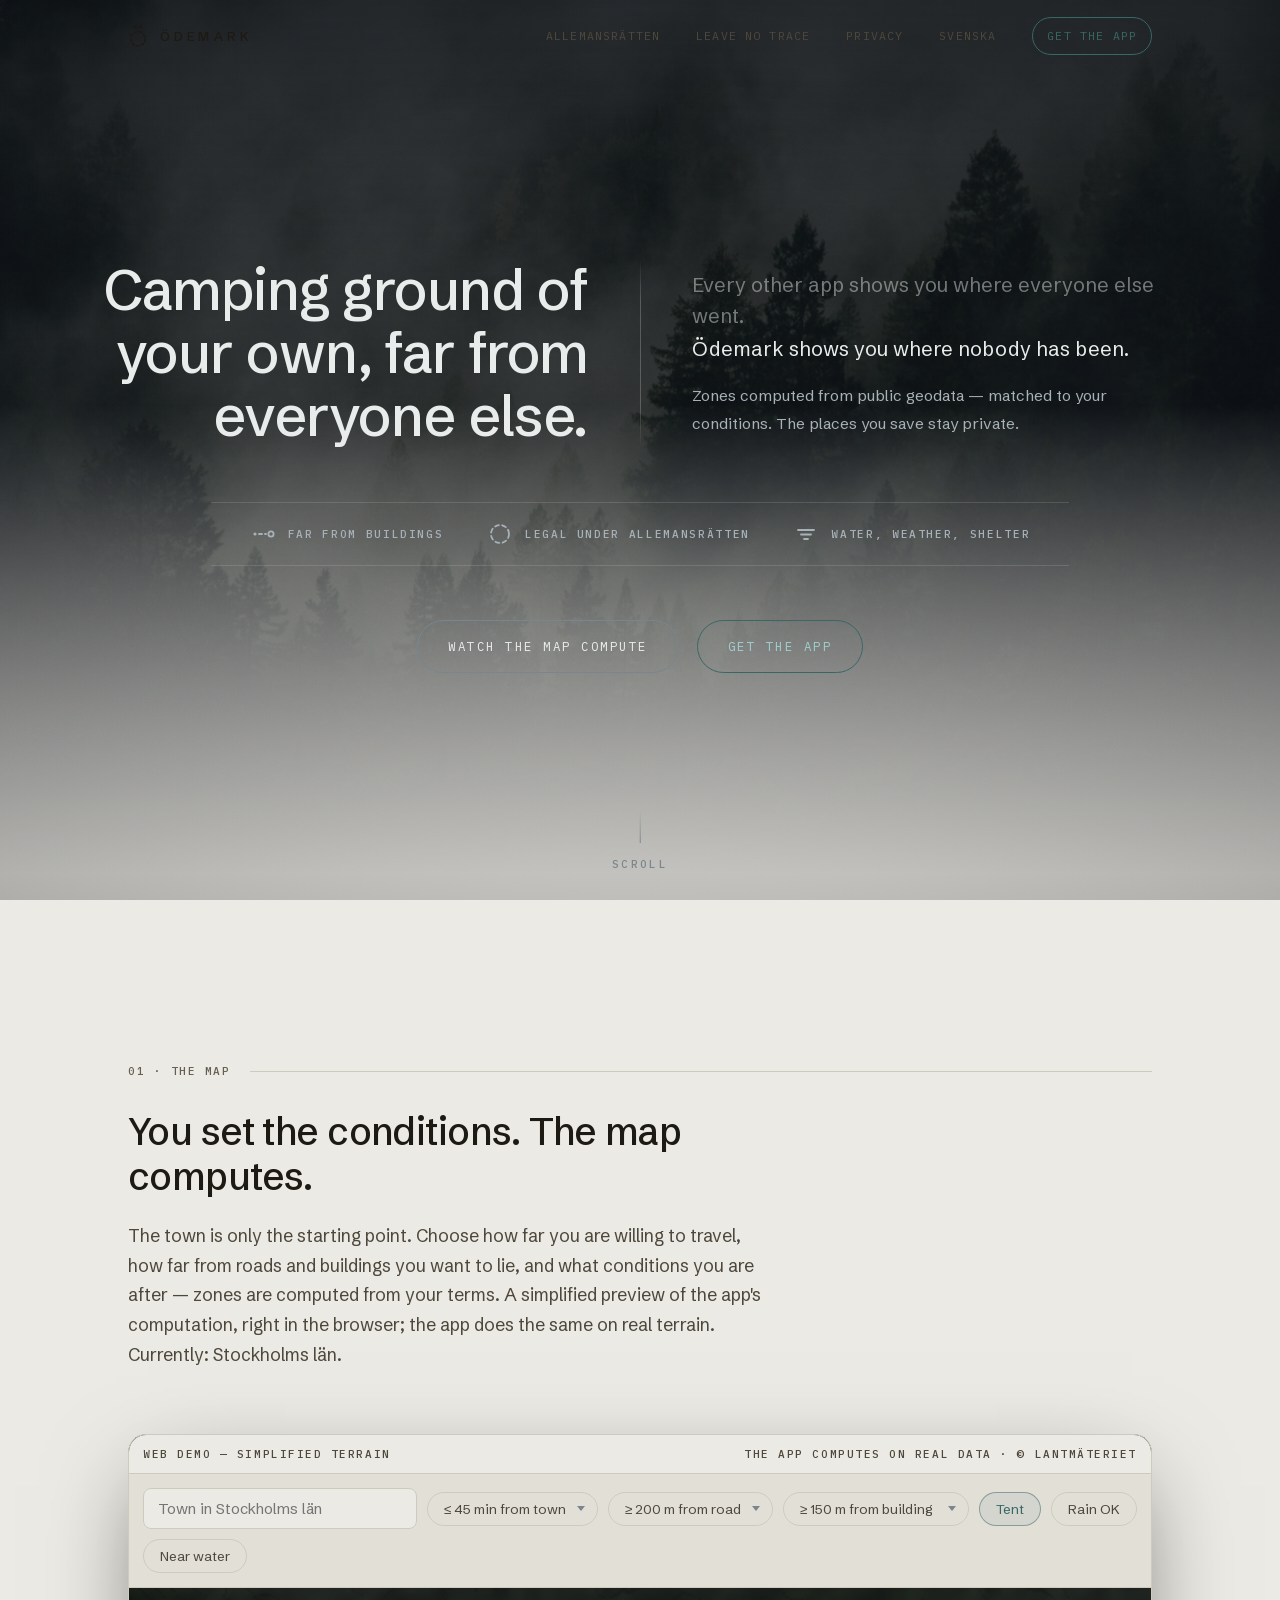
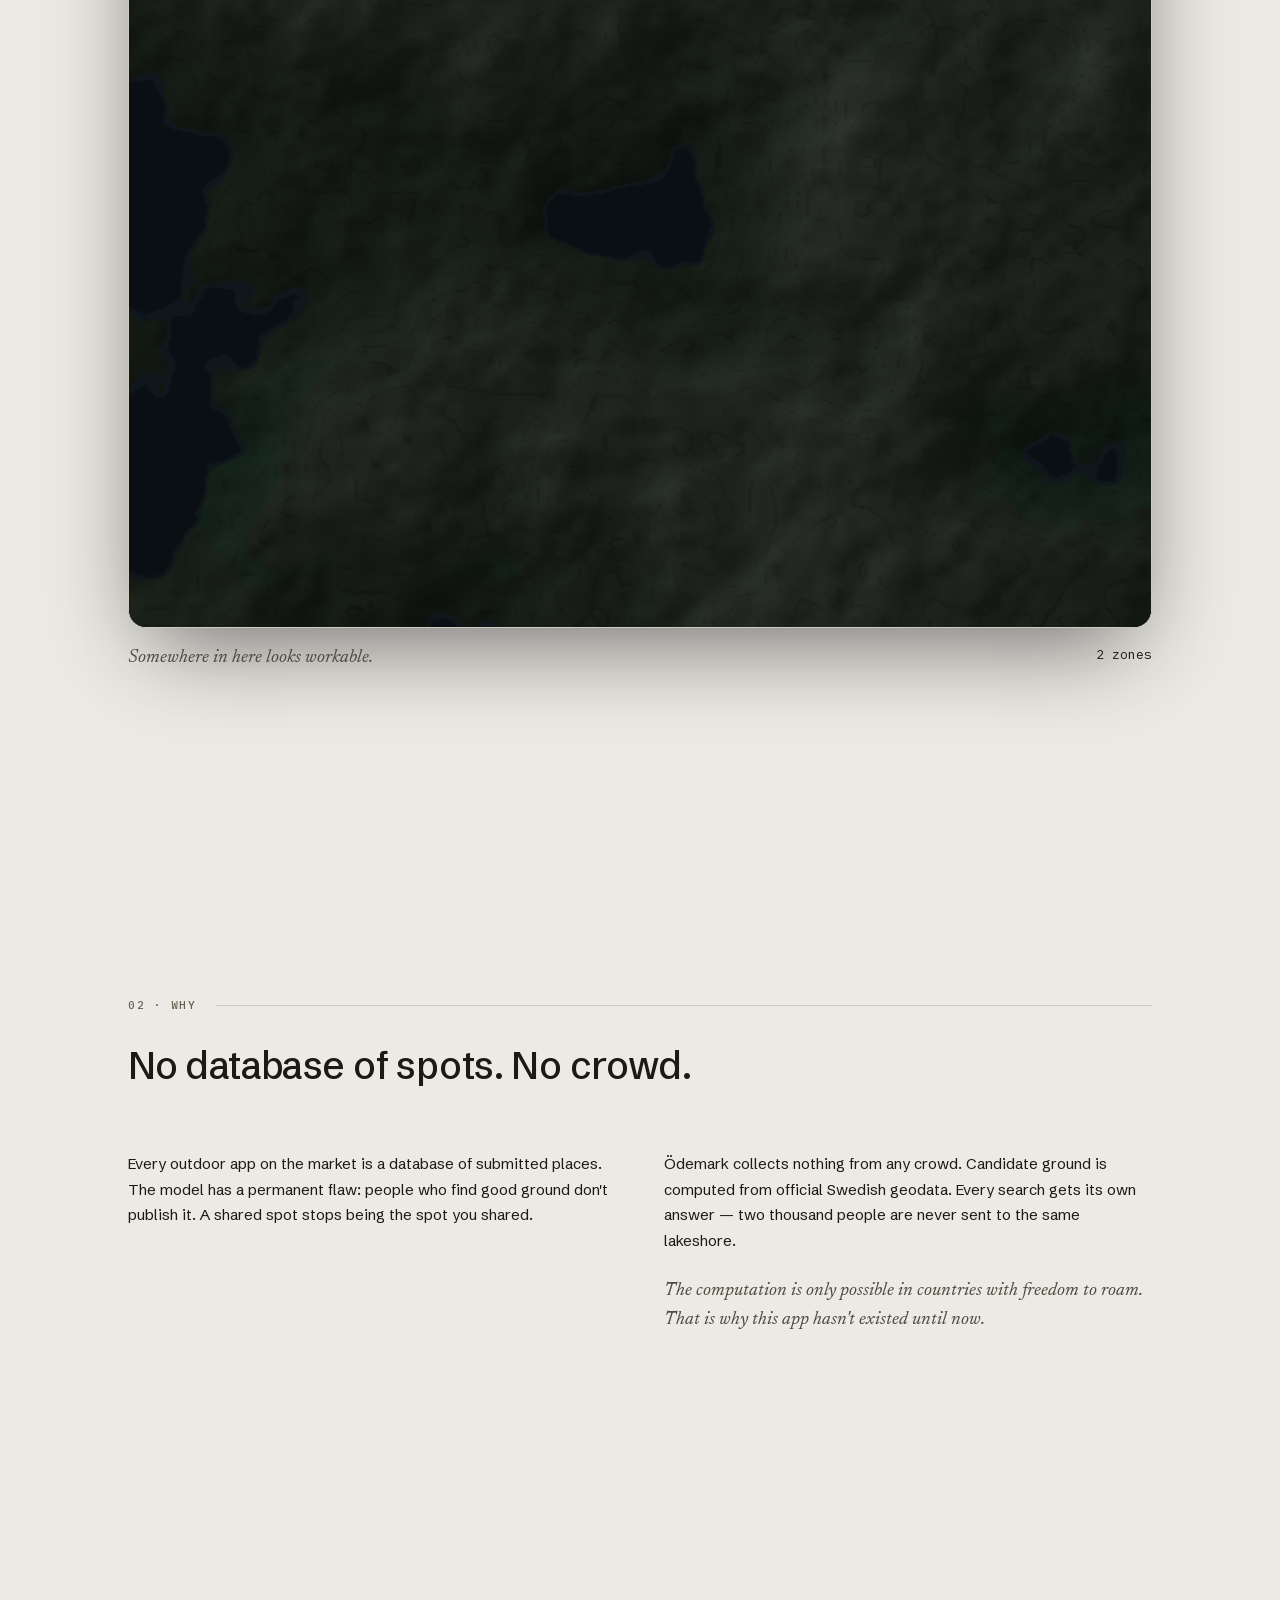
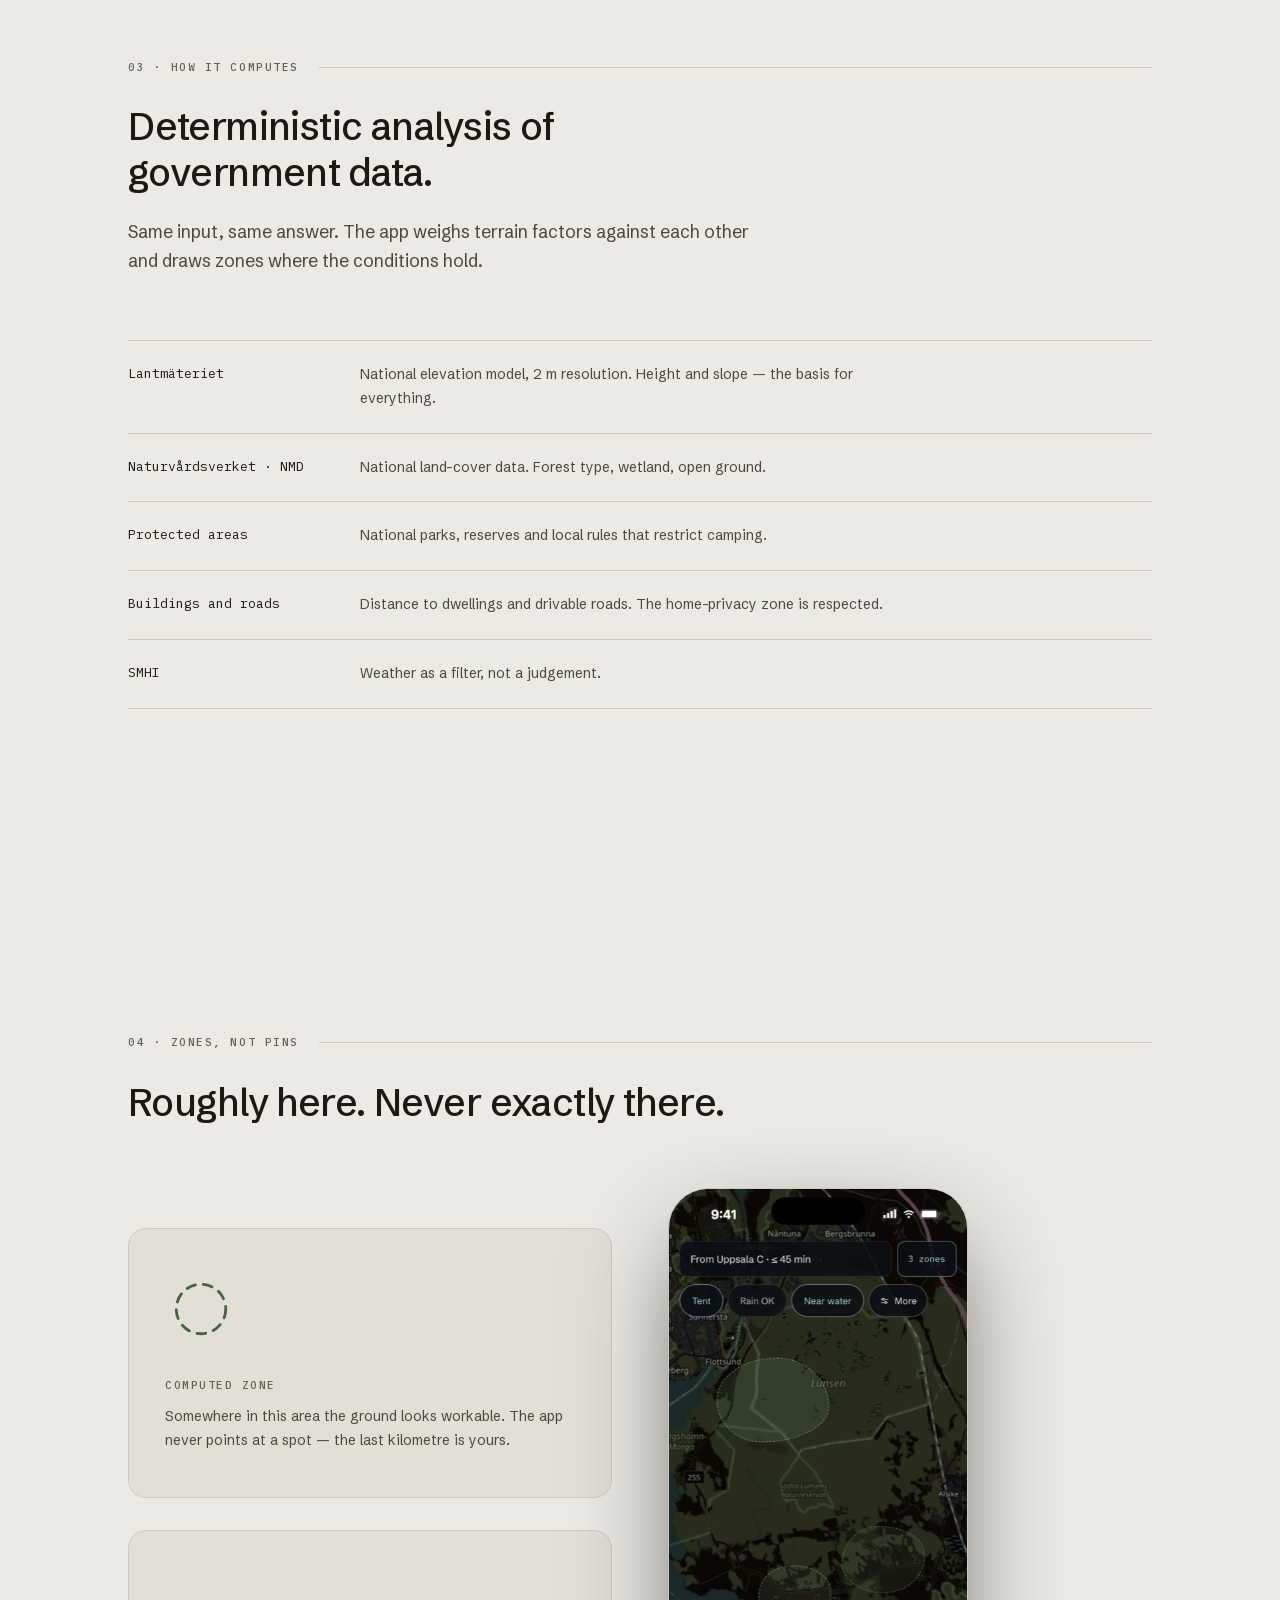
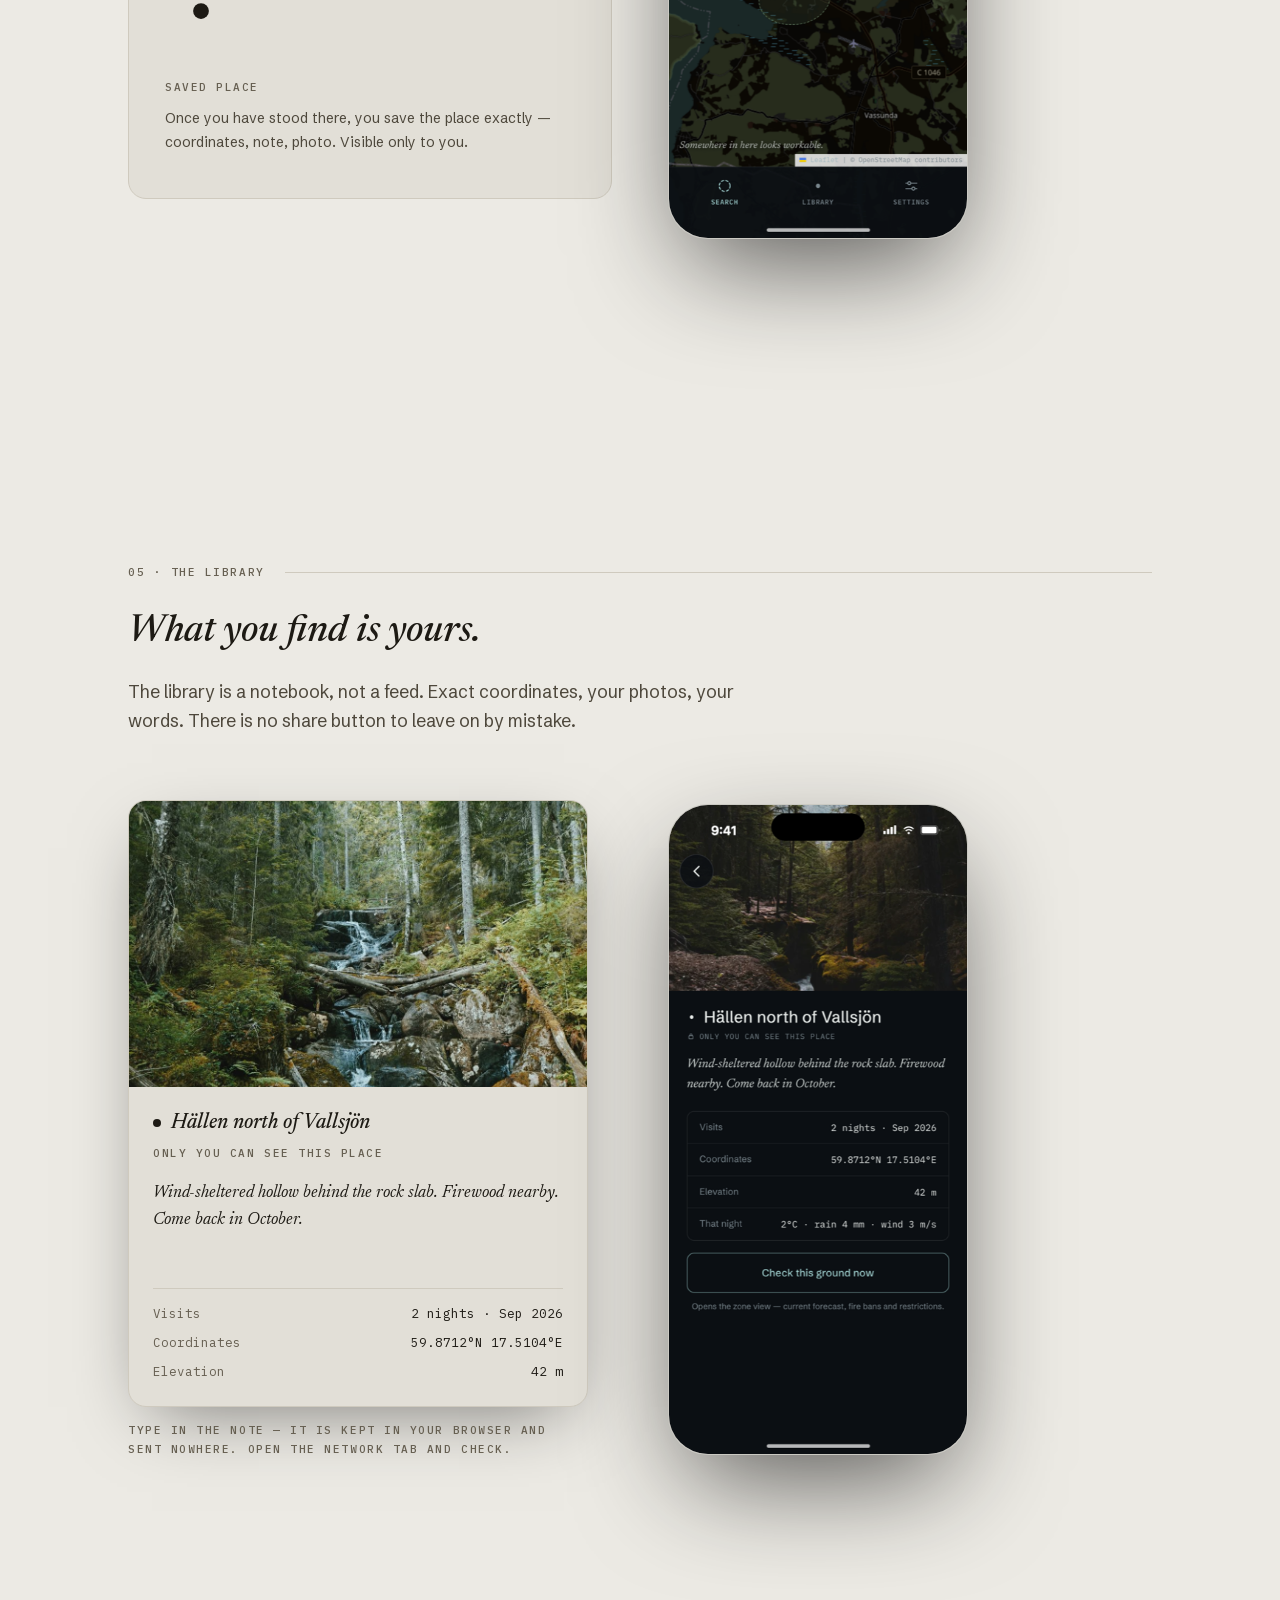
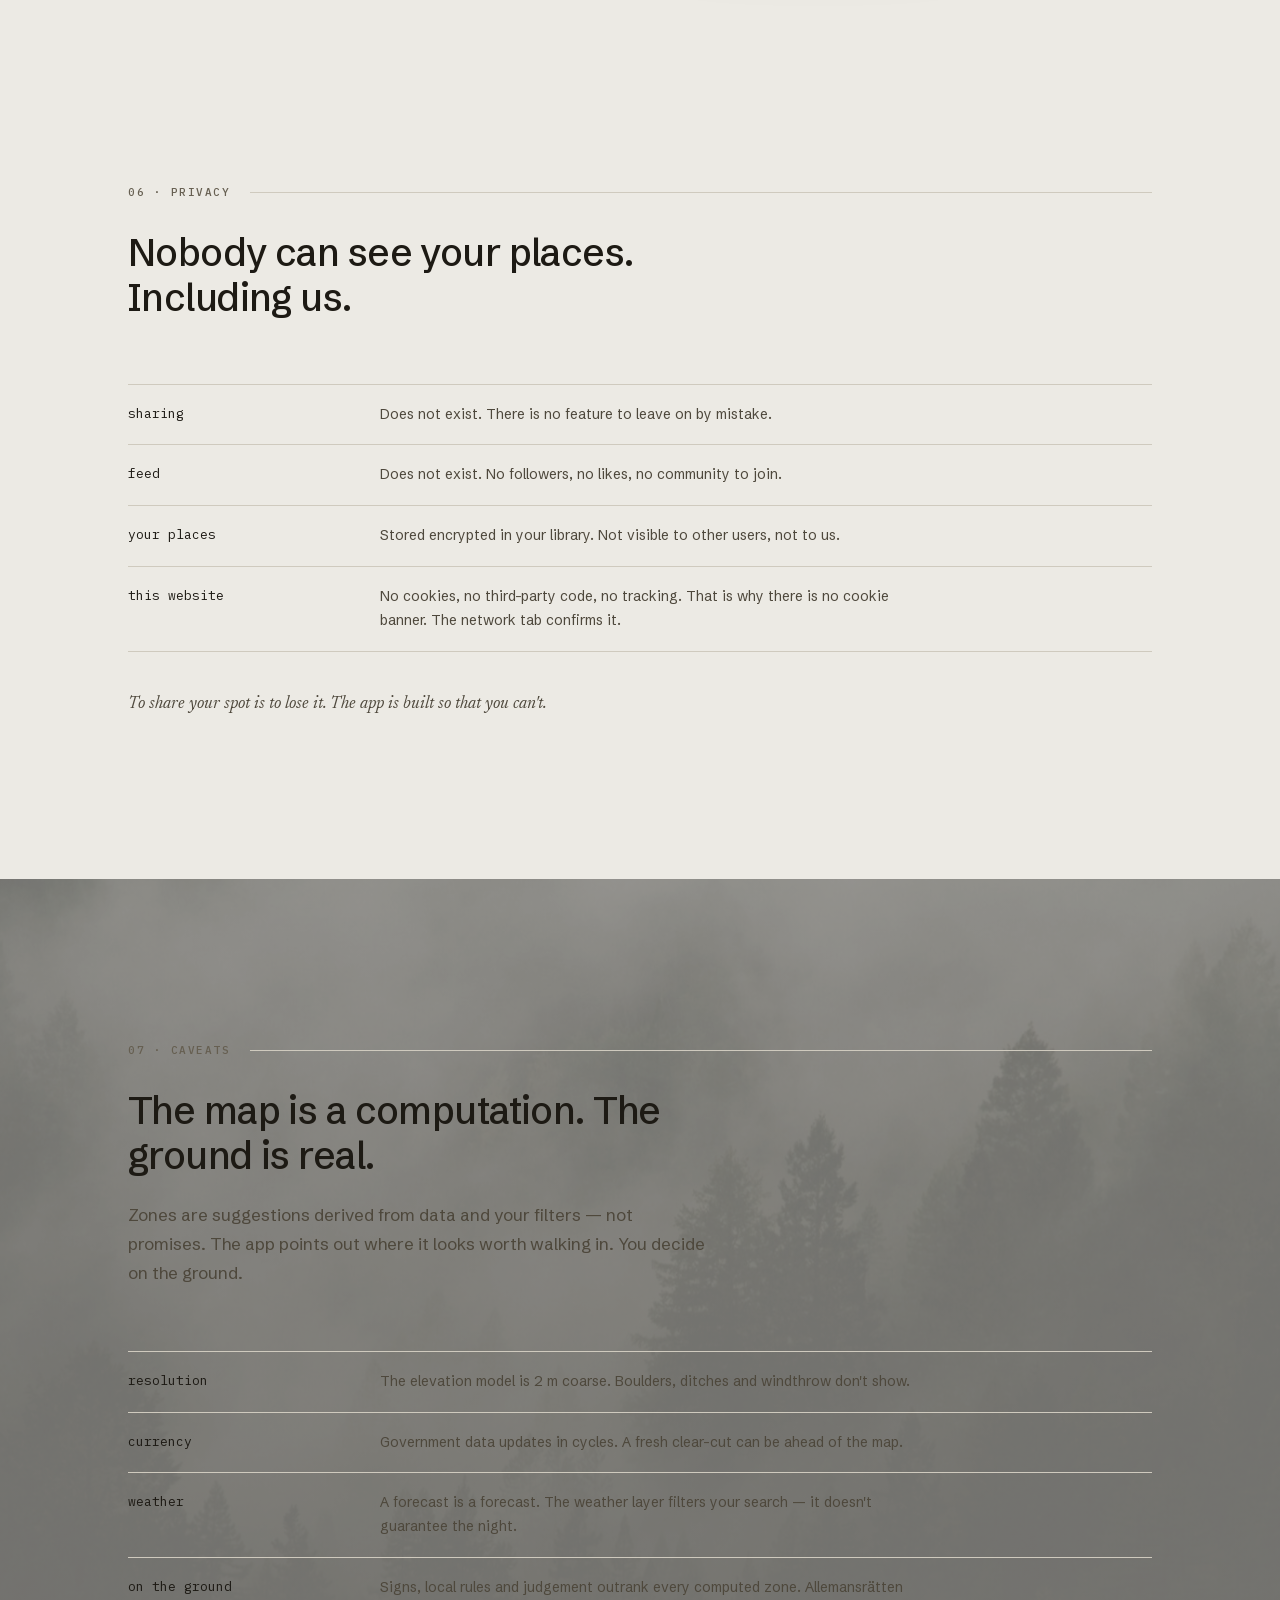
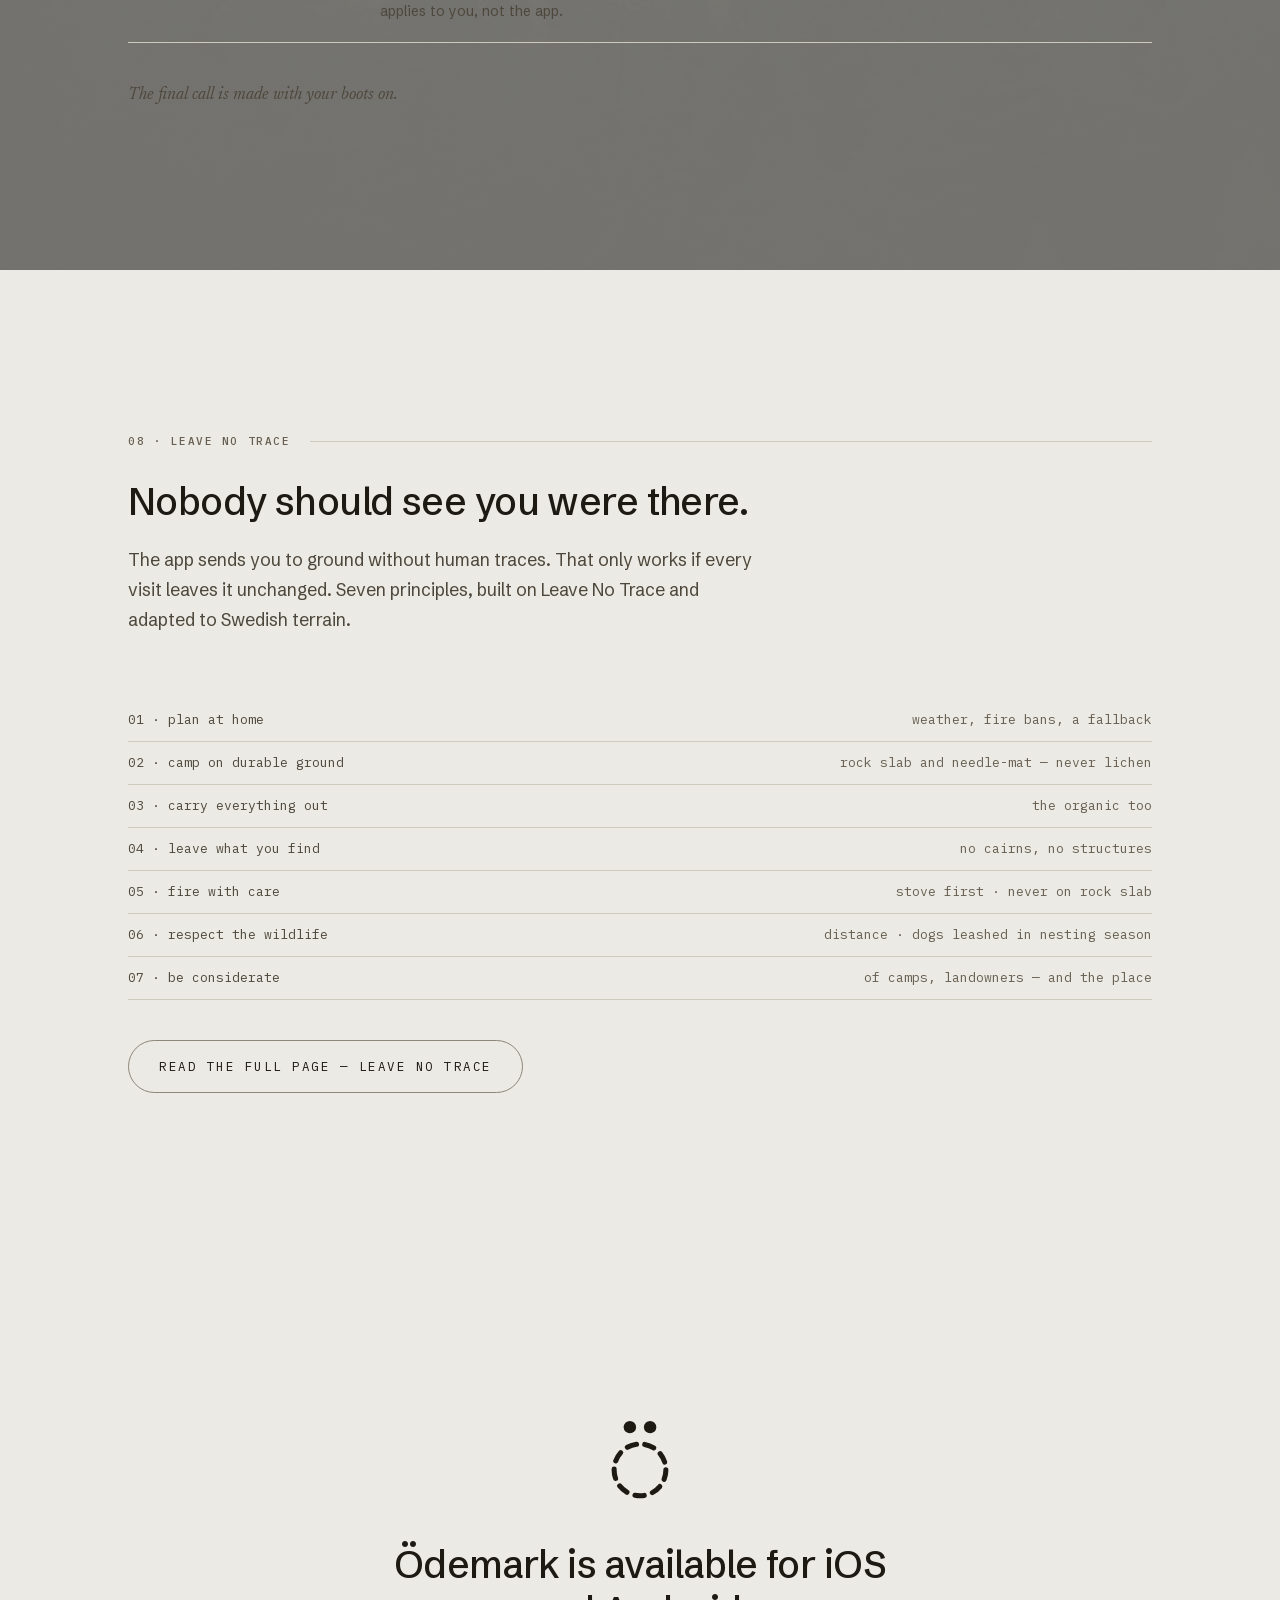
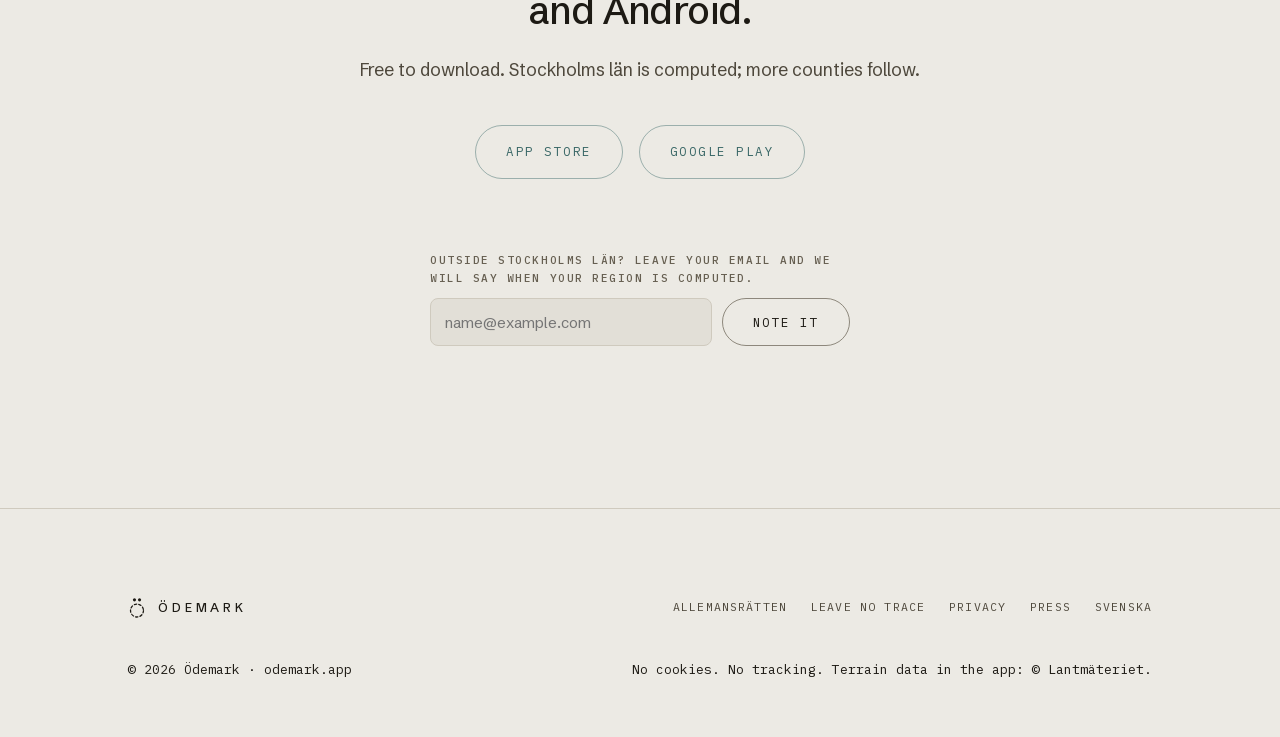
==== commit 4e4cbae9: "Update asset references to include versioning for CSS and JavaScript files, ensuring proper cache ma" ====
--- a/en/index.html
+++ b/en/index.html
@@ -26,7 +26,7 @@
 <link rel="preload" href="/fonts/newsreader-400-italic-latin.woff2" as="font" type="font/woff2" crossorigin>
 <link rel="preload" href="/fonts/ibm-plex-mono-400-latin.woff2" as="font" type="font/woff2" crossorigin>
 <link rel="stylesheet" href="/css/fonts.css">
-<link rel="stylesheet" href="/css/main.css">
+<link rel="stylesheet" href="/css/main.css?v=4">
 </head>
 <body>
 <a class="skip" href="#main">Skip to content</a>
@@ -60,7 +60,7 @@
              preload="metadata" poster="/img/mist.jpg" disablepictureinpicture>
         <source src="/img/hero.mp4" type="video/mp4">
       </video>
-      <div class="hero-still" style="background-image:url('/img/mist.jpg')"></div>
+      <div class="hero-still on" style="background-image:url('/img/mist.jpg')"></div>
       <div class="hero-still" style="background-image:url('/img/hero-2.jpg')"></div>
       <div class="hero-still" style="background-image:url('/img/hero-3.jpg')"></div>
       <div class="hero-scrim"></div>
@@ -472,7 +472,7 @@
   close: "Close"
 };
 </script>
-<script src="/js/main.js?v=2" defer></script>
-<script src="/js/terrain.js?v=3" defer></script>
+<script src="/js/main.js?v=4" defer></script>
+<script src="/js/terrain.js?v=4" defer></script>
 </body>
 </html>
--- a/css/main.css
+++ b/css/main.css
@@ -277,15 +277,23 @@
   color: var(--fg);
   overflow: hidden;
 }
-.hero-media { position: absolute; inset: 0; z-index: 0; background: #0B0F13; }
+.hero-media {
+  position: absolute; inset: 0; z-index: 0;
+  background: #0B0F13 url("/img/mist.jpg") center / cover no-repeat;
+}
 .hero-media video,
 .hero-still {
   position: absolute; inset: 0; width: 100%; height: 100%;
   object-fit: cover;
   background-size: cover; background-position: center;
 }
+.hero-media video { opacity: 0; }
+.hero-media.has-video video { opacity: 1; }
+/* first still is on in the HTML — forest is visible before JS runs.
+   a failed <video> sits underneath and cannot black out the arrival. */
 .hero-still { opacity: 0; transition: opacity 1600ms var(--ease); }
 .hero-still.on { opacity: 1; }
+.hero-media.has-video .hero-still { opacity: 0; }
 /* drone drift — one slow shared zoom on the media layer only, so
    crossfading stills never jump. Founder-approved charter exception:
    background footage surrogate; interface content never scales. */
@@ -316,7 +324,11 @@
   mix-blend-mode: overlay;
   pointer-events: none;
 }
-.hero > .hero-content { position: relative; z-index: 1; }
+.hero > .hero-content {
+  position: relative; z-index: 1;
+  width: min(var(--w), 100%);
+  padding: 0 clamp(8px, 2vw, 24px);
+}
 .hero > .hero-scroll { z-index: 1; }
 .hero.has-media .btn { color: var(--fg); border-color: var(--fg-3); }
 .hero.has-media .btn:hover { border-color: var(--fg); }
@@ -327,15 +339,15 @@
 .hero-split {
   display: grid;
   grid-template-columns: minmax(0, 1fr) 1px minmax(0, 1fr);
-  gap: clamp(28px, 4vw, 60px);
+  gap: clamp(28px, 4vw, 64px);
   align-items: center;
-  max-width: 1000px;
+  max-width: 1120px;
   margin: 0 auto;
 }
 .hero-title {
   margin: 0;
   text-align: right;
-  font-size: clamp(30px, 3.7vw, 50px);
+  font-size: clamp(32px, 4.4vw, 64px);
   font-weight: 500; line-height: 1.12; letter-spacing: -0.02em;
   text-wrap: balance;
 }
@@ -352,7 +364,7 @@
 /* the inversion — the category, then the product */
 .hero-inversion {
   margin: 0; max-width: 48ch;
-  font-size: clamp(16px, 1.4vw, 18.5px);
+  font-size: clamp(16px, 1.55vw, 21px);
   line-height: 1.55;
 }
 .hero-inversion .inv-others { display: block; color: color-mix(in srgb, var(--fg) 46%, transparent); }
@@ -360,7 +372,7 @@
 
 @media (max-width: 860px) {
   .hero-split { grid-template-columns: 1fr; gap: 24px; }
-  .hero-title { text-align: center; font-size: clamp(29px, 8vw, 38px); }
+  .hero-title { text-align: center; font-size: clamp(30px, 8vw, 42px); }
   .hero-divider {
     width: 64px; height: 1px; min-height: 0;
     margin: 0 auto;
